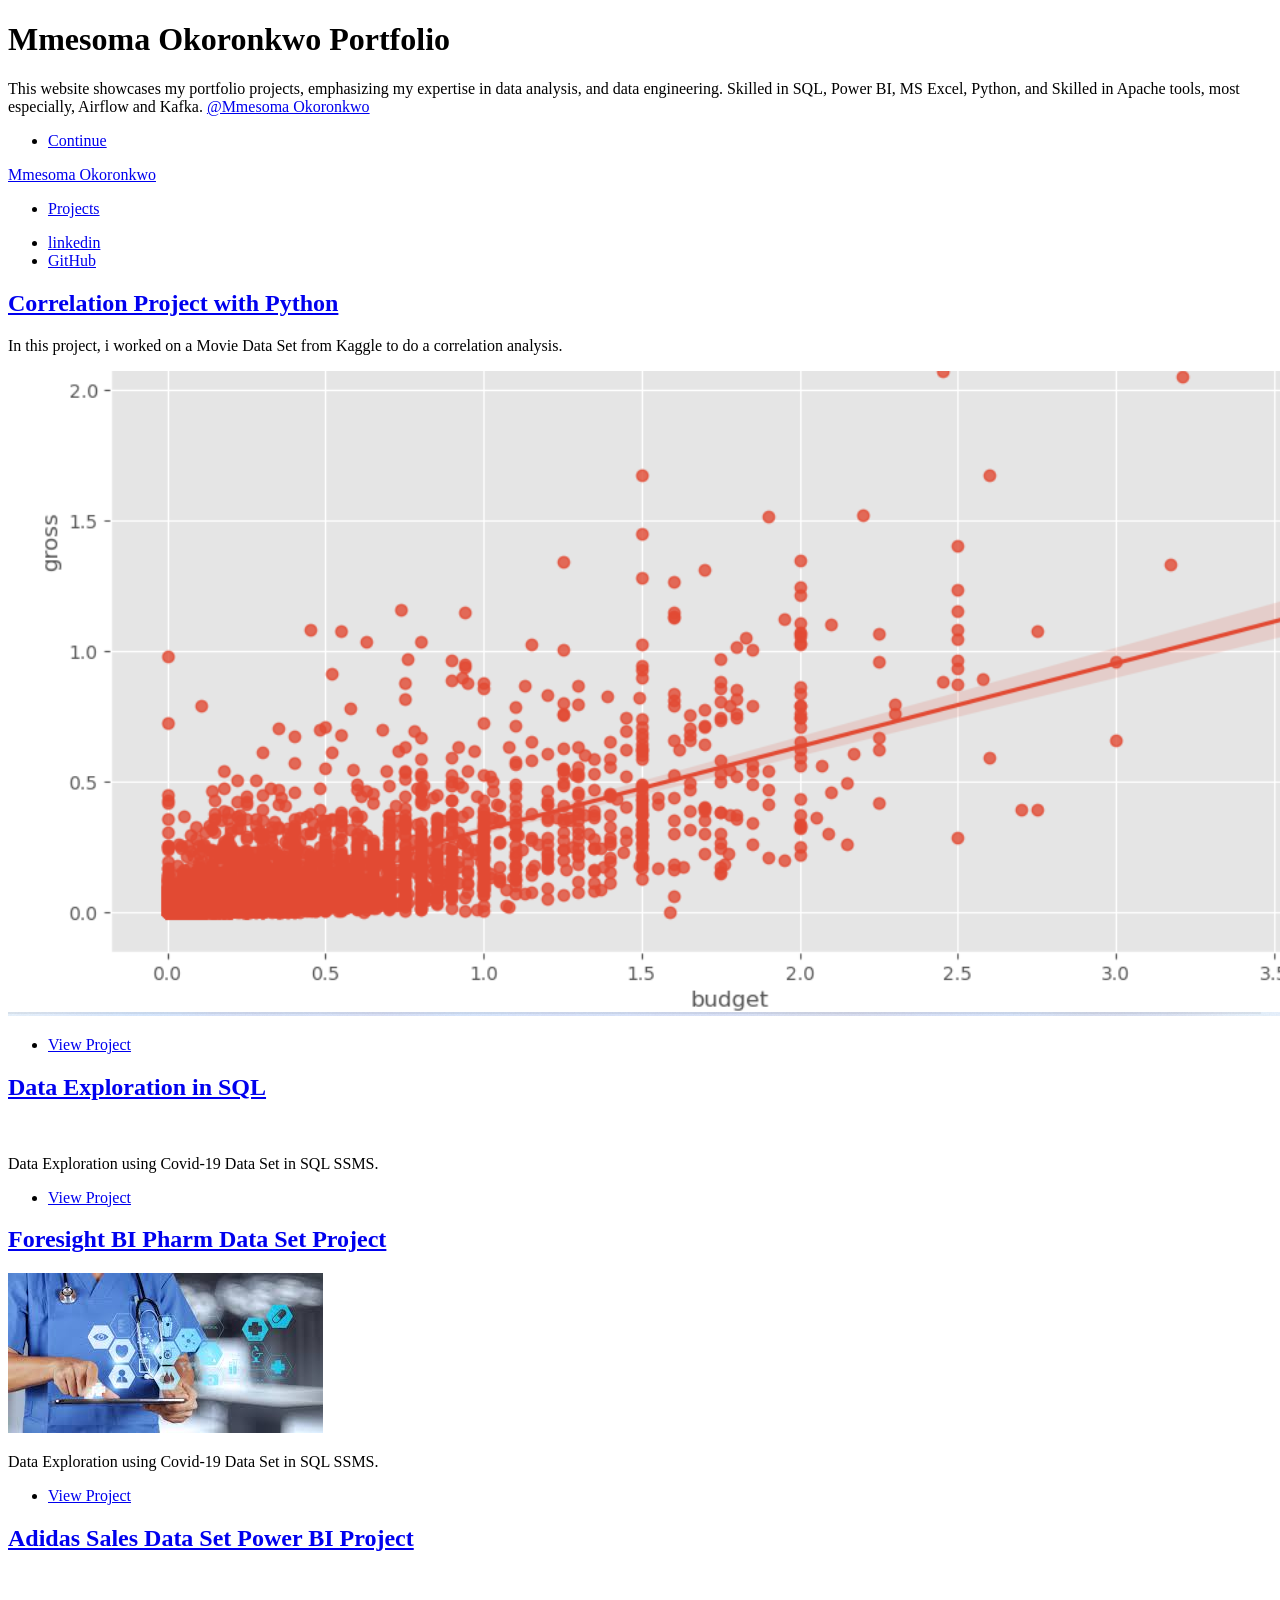
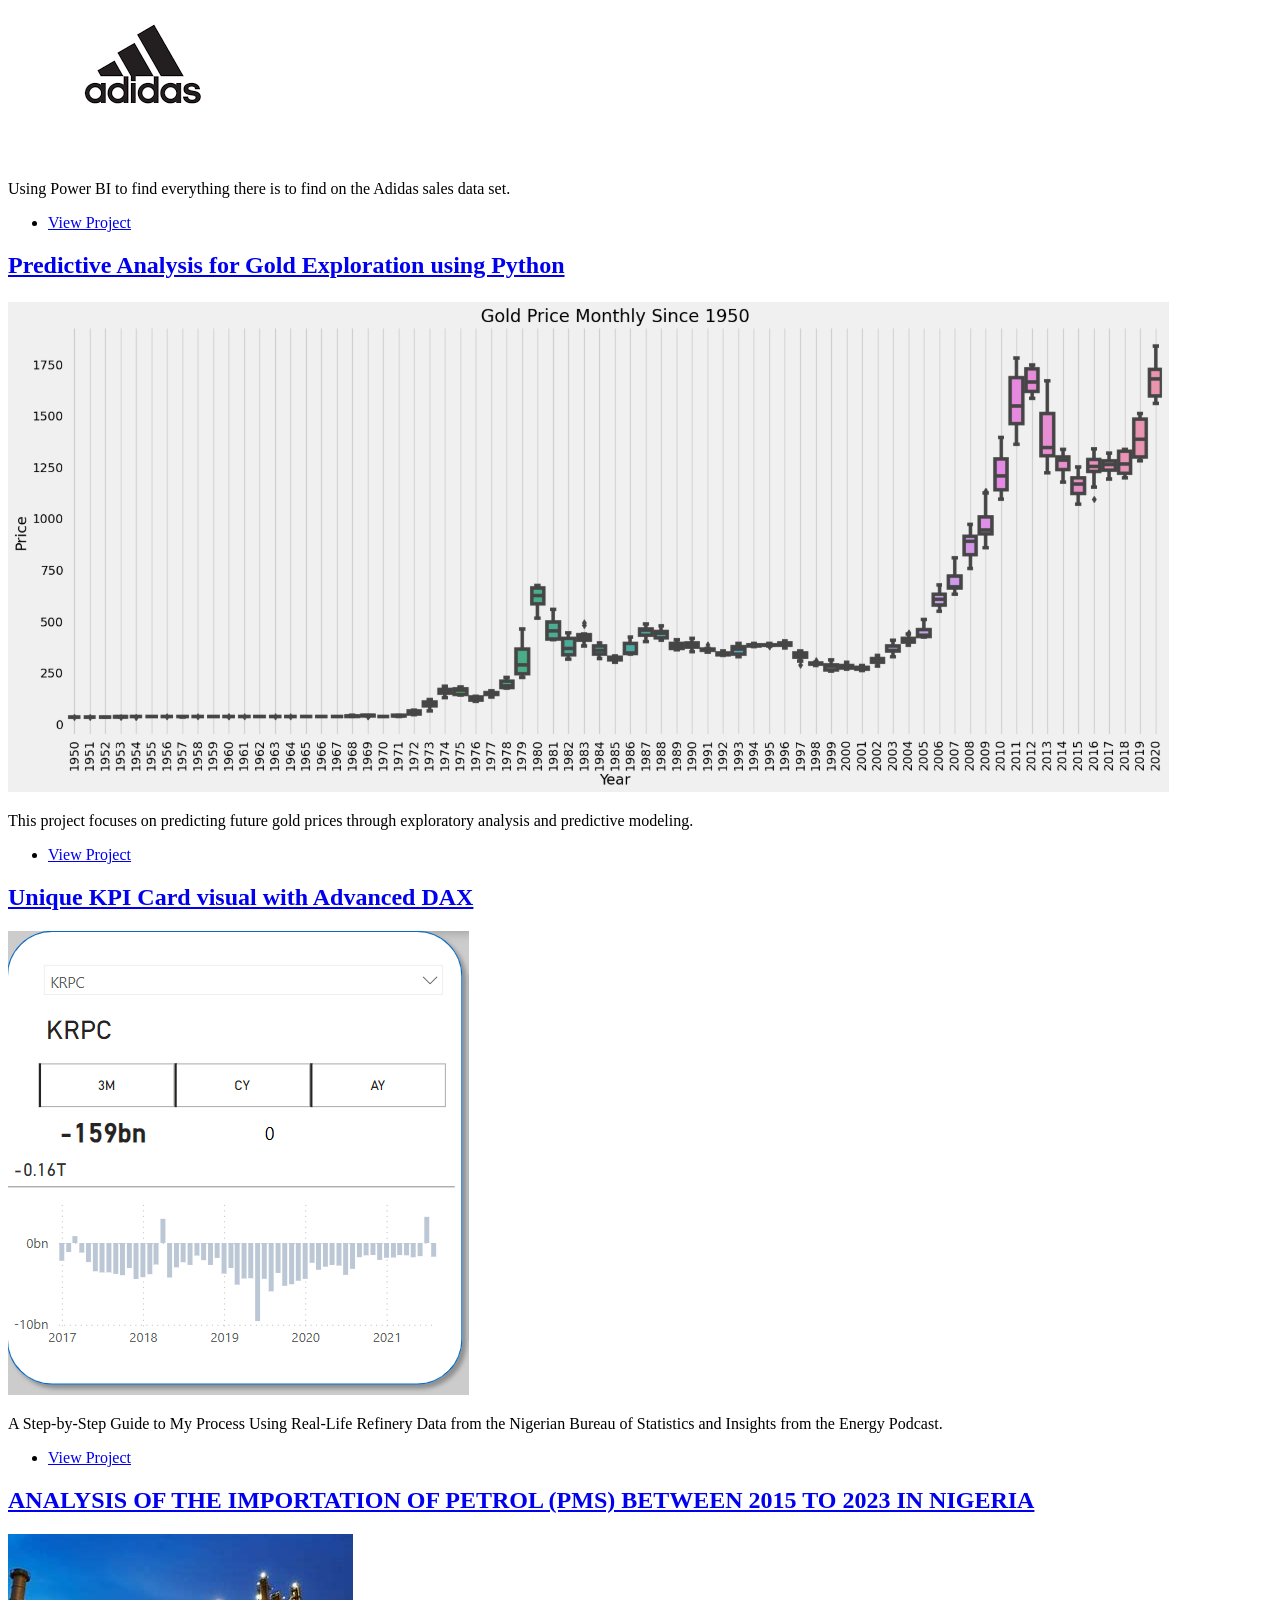
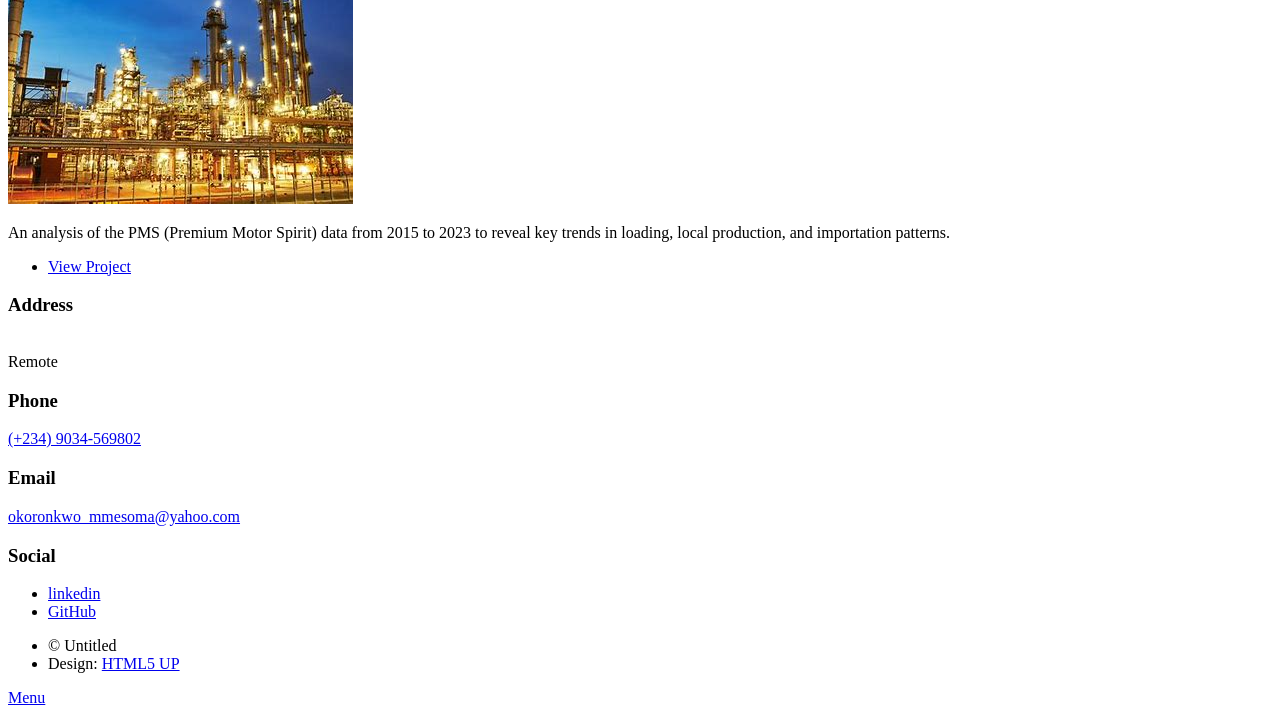
==== index.html @ cef9639d "Add files via upload Initial Commit" ====
<!DOCTYPE HTML>
<!--
	Massively by HTML5 UP
	html5up.net | @ajlkn
	Free for personal and commercial use under the CCA 3.0 license (html5up.net/license)
-->
<html>
	<head>
		<title>Mmesoma Okoronkwo Portfolio</title>
		<meta charset="utf-8" />
		<meta name="viewport" content="width=device-width, initial-scale=1, user-scalable=no" />
		<link rel="stylesheet" href="assets/css/main.css" />
		<noscript><link rel="stylesheet" href="assets/css/noscript.css" /></noscript>
	</head>
	<body class="is-preload">

		<!-- Wrapper -->
			<div id="wrapper" class="fade-in">

				<!-- Intro -->
					<div id="intro">
						<h1>Mmesoma Okoronkwo Portfolio<br />
						</h1>
						<p>This website showcases my portfolio projects, emphasizing my expertise in data analysis, and data engineering. Skilled in SQL, Power BI, MS Excel, Python, and Skilled in Apache tools, most especially, Airflow and Kafka. <a href="https://www.linkedin.com/in/mmesoma-okoronkwo-0988b9103/">@Mmesoma Okoronkwo</a>
						</p>
						<ul class="actions">
							<li><a href="#header" class="button icon solid solo fa-arrow-down scrolly">Continue</a></li>
						</ul>
					</div>

				<!-- Header -->
					<header id="header">
						<a href="index.html" class="logo">Mmesoma Okoronkwo</a>
					</header>

				<!-- Nav -->
					<nav id="nav">
						<ul class="links">
							<li class="active"><a href="index.html">Projects</a></li>
							
						</ul>
						<ul class="icons">
							<li><a href="https://www.linkedin.com/in/mmesoma-okoronkwo-0988b9103/" class="icon brands alt fa-linkedin"><span class="label">linkedin</span></a></li>
							<li><a href="https://github.com/mmesomakelvin" class="icon brands alt fa-github"><span class="label">GitHub</span></a></li>
						</ul>
					</nav>

				<!-- Main -->
					<div id="main">

						<!-- Featured Post -->
							<article class="post featured">
								<header class="major">
									
									<h2><a href="https://github.com/mmesomakelvin/Python-Projects/blob/main/MOVIES%20PYTHON%20PROJECT%20FROM%20KAGGLE.ipynb">Correlation Project with Python<br />
									</a></h2>
									<p>In this project, i worked on a Movie Data Set from Kaggle to do a correlation analysis.</p>
								</header>
								<a href="https://github.com/mmesomakelvin/Python-Projects/blob/main/MOVIES%20PYTHON%20PROJECT%20FROM%20KAGGLE.ipynb" class="image main"><img src="images/Correlation.PNG" alt="" /></a>
								<ul class="actions special">
									<li><a href="https://github.com/mmesomakelvin/Python-Projects/blob/main/MOVIES%20PYTHON%20PROJECT%20FROM%20KAGGLE.ipynb" class="button large">View Project</a></li>
								</ul>
							</article>

						<!-- Posts -->
							<section class="posts">
								<article>
									<header>
										
										<h2><a href="https://github.com/mmesomakelvin/Mmesoma.data/blob/main/MMESOMA%20SQL%20PORTFOLIO%20ONE.sql">Data Exploration in SQL<br />
										</a></h2>
									</header>
									<a href="https://github.com/mmesomakelvin/Mmesoma.data/blob/main/MMESOMA%20SQL%20PORTFOLIO%20ONE.sql" class="image fit"><img src="images/3d-medical-background-with-close-up-fictional-virus-cells.jpg" alt="" /></a>
									<p>Data Exploration using Covid-19 Data Set in SQL SSMS.</p>
									<ul class="actions special">
										<li><a href="https://github.com/mmesomakelvin/Mmesoma.data/blob/main/MMESOMA%20SQL%20PORTFOLIO%20ONE.sql" class="button">View Project</a></li>
									</ul>
								</article>
								<article>
									<header>
										<h2><a href="https://medium.com/@mmesomakelvin/foresight-bi-pharm-data-set-project-aed1ffea4334">Foresight BI Pharm Data Set Project<br />
										</a></h2>
									</header>
									<a href="https://medium.com/@mmesomakelvin/foresight-bi-pharm-data-set-project-aed1ffea4334" class="image fit"><img src="images/download (3).jpeg" alt="" /></a>
									<p>Data Exploration using Covid-19 Data Set in SQL SSMS.</p>
									<ul class="actions special">
										<li><a href="https://medium.com/@mmesomakelvin/foresight-bi-pharm-data-set-project-aed1ffea4334" class="button">View Project</a></li>
									</ul>
								</article>
								<article>
									<header>
										
										<h2><a href="https://medium.com/@mmesomakelvin/power-bi-project-everything-i-could-find-in-the-adidas-sales-dataset-c3e09cd47e98">Adidas Sales Data Set Power BI Project<br />
										</a></h2>
									</header>
									<a href="https://medium.com/@mmesomakelvin/power-bi-project-everything-i-could-find-in-the-adidas-sales-dataset-c3e09cd47e98" class="image fit"><img src="images/download (3).png" alt="" /></a>
									<p>Using Power BI to find everything there is to find on the Adidas sales data set.</p>
									<ul class="actions special">
										<li><a href="https://medium.com/@mmesomakelvin/power-bi-project-everything-i-could-find-in-the-adidas-sales-dataset-c3e09cd47e98" class="button">View Project</a></li>
									</ul>
								</article>
								<article>
									<header>
										
										<h2><a href="https://github.com/mmesomakelvin/Python-Projects/blob/main/Gold%20exploratory%20analysis%20.ipynb">Predictive Analysis for Gold Exploration using Python<br />
										</a></h2>
									</header>
									<a href="https://github.com/mmesomakelvin/Python-Projects/blob/main/Gold%20exploratory%20analysis%20.ipynb" class="image fit"><img src="images/Gold exploration.PNG" alt="" /></a>
									<p>This project focuses on predicting future gold prices through exploratory analysis and predictive modeling.</p>
									<ul class="actions special">
										<li><a href="https://github.com/mmesomakelvin/Python-Projects/blob/main/Gold%20exploratory%20analysis%20.ipynb" class="button">View Project</a></li>
									</ul>
								</article>
								<article>
									<header>
										
										<h2><a href="https://medium.com/@mmesomakelvin/using-a-unique-kpi-card-to-tell-a-story-77d1e28bb9f6">Unique KPI Card visual with Advanced DAX<br />
										</a></h2>
									</header>
									<a href="https://medium.com/@mmesomakelvin/using-a-unique-kpi-card-to-tell-a-story-77d1e28bb9f6" class="image fit"><img src="images/kpi.PNG" alt="" /></a>
									<p>A Step-by-Step Guide to My Process Using Real-Life Refinery Data from the Nigerian Bureau of Statistics and Insights from the Energy Podcast.</p>
									<ul class="actions special">
										<li><a href="https://medium.com/@mmesomakelvin/using-a-unique-kpi-card-to-tell-a-story-77d1e28bb9f6" class="button">View Project</a></li>
									</ul>
								</article>
								<article>
									<header>
										
										<h2><a href="https://app.powerbi.com/view?r=eyJrIjoiODM4NWMwOGQtZDg0Yy00YjVjLWJiN2YtOTQ0NTVjODc2Y2U0IiwidCI6IjlkMGIzOTA0LTA1NTMtNGMyNy1iYTRjLTZhN2M2MjViOTk3YiJ9">ANALYSIS OF THE IMPORTATION OF PETROL (PMS) BETWEEN 2015 TO 2023 IN NIGERIA<br />
										</a></h2>
									</header>
									<a href="https://app.powerbi.com/view?r=eyJrIjoiODM4NWMwOGQtZDg0Yy00YjVjLWJiN2YtOTQ0NTVjODc2Y2U0IiwidCI6IjlkMGIzOTA0LTA1NTMtNGMyNy1iYTRjLTZhN2M2MjViOTk3YiJ9" class="image fit"><img src="images/download.jpeg" alt="" /></a>
									<p>An analysis of the PMS (Premium Motor Spirit) data from 2015 to 2023 to reveal key trends in loading, local production, and importation patterns.</p>
									<ul class="actions special">
										<li><a href="https://app.powerbi.com/view?r=eyJrIjoiODM4NWMwOGQtZDg0Yy00YjVjLWJiN2YtOTQ0NTVjODc2Y2U0IiwidCI6IjlkMGIzOTA0LTA1NTMtNGMyNy1iYTRjLTZhN2M2MjViOTk3YiJ9" class="button">View Project</a></li>
									</ul>
								</article>


						<section class="split contact">
							<section class="alt">
								<h3>Address</h3>
								<p><br />
								Remote</p>
							</section>
							<section>
								<h3>Phone</h3>
								<p><a href="#">(+234) 9034-569802</a></p>
							</section>
							<section>
								<h3>Email</h3>
								<p><a href="#">okoronkwo_mmesoma@yahoo.com</a></p>
							</section>
							<section>
								<h3>Social</h3>
								<ul class="icons alt">
						
									<li><a href="https://www.linkedin.com/in/mmesoma-okoronkwo-0988b9103/" class="icon brands alt fa-linkedin"><span class="label">linkedin</span></a></li>
									<li><a href="https://github.com/mmesomakelvin" class="icon brands alt fa-github"><span class="label">GitHub</span></a></li>
								</ul>
							</section>
						</section>
					</footer>

				<!-- Copyright -->
					<div id="copyright">
						<ul><li>&copy; Untitled</li><li>Design: <a href="https://html5up.net">HTML5 UP</a></li></ul>
					</div>

			</div>

		<!-- Scripts -->
			<script src="assets/js/jquery.min.js"></script>
			<script src="assets/js/jquery.scrollex.min.js"></script>
			<script src="assets/js/jquery.scrolly.min.js"></script>
			<script src="assets/js/browser.min.js"></script>
			<script src="assets/js/breakpoints.min.js"></script>
			<script src="assets/js/util.js"></script>
			<script src="assets/js/main.js"></script>

	</body>
</html>
---- assets/css/main.css ----
@import url(fontawesome-all.min.css);
@import url("https://fonts.googleapis.com/css?family=Merriweather:300,700,300italic,700italic|Source+Sans+Pro:900");

/*
	Massively by HTML5 UP
	html5up.net | @ajlkn
	Free for personal and commercial use under the CCA 3.0 license (html5up.net/license)
*/

html, body, div, span, applet, object,
iframe, h1, h2, h3, h4, h5, h6, p, blockquote,
pre, a, abbr, acronym, address, big, cite,
code, del, dfn, em, img, ins, kbd, q, s, samp,
small, strike, strong, sub, sup, tt, var, b,
u, i, center, dl, dt, dd, ol, ul, li, fieldset,
form, label, legend, table, caption, tbody,
tfoot, thead, tr, th, td, article, aside,
canvas, details, embed, figure, figcaption,
footer, header, hgroup, menu, nav, output, ruby,
section, summary, time, mark, audio, video {
	margin: 0;
	padding: 0;
	border: 0;
	font-size: 100%;
	font: inherit;
	vertical-align: baseline;}

article, aside, details, figcaption, figure,
footer, header, hgroup, menu, nav, section {
	display: block;}

body {
	line-height: 1;
}

ol, ul {
	list-style: none;
}

blockquote, q {
	quotes: none;
}

	blockquote:before, blockquote:after, q:before, q:after {
		content: '';
		content: none;
	}

table {
	border-collapse: collapse;
	border-spacing: 0;
}

body {
	-webkit-text-size-adjust: none;
}

mark {
	background-color: transparent;
	color: inherit;
}

input::-moz-focus-inner {
	border: 0;
	padding: 0;
}

input, select, textarea {
	-moz-appearance: none;
	-webkit-appearance: none;
	-ms-appearance: none;
	appearance: none;
}

/* Basic */

	@-ms-viewport {
		width: device-width;
	}

	body {
		-ms-overflow-style: scrollbar;
	}

	@media screen and (max-width: 480px) {

		html, body {
			min-width: 320px;
		}

	}

	html {
		box-sizing: border-box;
	}

	*, *:before, *:after {
		box-sizing: inherit;
	}

	body {
		background-color: #1e252d;
	}

		body.is-preload *, body.is-preload *:before, body.is-preload *:after {
			-moz-animation: none !important;
			-webkit-animation: none !important;
			-ms-animation: none !important;
			animation: none !important;
			-moz-transition: none !important;
			-webkit-transition: none !important;
			-ms-transition: none !important;
			transition: none !important;
		}

/* Type */

	html {
		font-size: 16pt;
	}

		@media screen and (max-width: 1680px) {

			html {
				font-size: 12pt;
			}

		}

		@media screen and (max-width: 1280px) {

			html {
				font-size: 11pt;
			}

		}

		@media screen and (max-width: 360px) {

			html {
				font-size: 10pt;
			}

		}

	body {
		color: #212931;
	}

	body, input, select, textarea {
		font-family: "Merriweather", Georgia, serif;
		font-weight: 300;
		font-size: 1rem;
		line-height: 2.375;
	}

	a {
		-moz-transition: color 0.2s ease-in-out, background-color 0.2s ease-in-out, border-color 0.2s ease-in-out, box-shadow 0.2s ease-in-out;
		-webkit-transition: color 0.2s ease-in-out, background-color 0.2s ease-in-out, border-color 0.2s ease-in-out, box-shadow 0.2s ease-in-out;
		-ms-transition: color 0.2s ease-in-out, background-color 0.2s ease-in-out, border-color 0.2s ease-in-out, box-shadow 0.2s ease-in-out;
		transition: color 0.2s ease-in-out, background-color 0.2s ease-in-out, border-color 0.2s ease-in-out, box-shadow 0.2s ease-in-out;
		border-bottom: dotted 1px;
		text-decoration: none;
	}

		a:hover {
			border-bottom-color: transparent;
		}

	strong, b {
		font-weight: 600;
	}

	em, i {
		font-style: italic;
	}

	p {
		text-align: justify;
		margin: 0 0 2rem 0;
	}

	h1, h2, h3, h4, h5, h6 {
		font-family: "Source Sans Pro", Helvetica, sans-serif;
		font-weight: 900;
		line-height: 1.5;
		letter-spacing: 0.075em;
		text-transform: uppercase;
		margin: 0 0 1rem 0;
	}

		h1 a, h2 a, h3 a, h4 a, h5 a, h6 a {
			border-bottom: 0;
			color: inherit;
			text-decoration: none;
		}

	h1 {
		font-size: 4rem;
		line-height: 1.1;
		margin: 0 0 2rem 0;
	}

	h2 {
		font-size: 1.75rem;
		line-height: 1.3;
		margin: 0 0 1.5rem 0;
	}

	h3 {
		font-size: 1.25rem;
		margin: 0 0 1.5rem 0;
	}

	h4 {
		font-size: 1rem;
	}

	h5 {
		font-size: 0.9rem;
	}

	h6 {
		font-size: 0.8rem;
	}

	sub {
		font-size: 0.8rem;
		position: relative;
		top: 0.5rem;
	}

	sup {
		font-size: 0.8rem;
		position: relative;
		top: -0.5rem;
	}

	blockquote {
		border-left: solid 4px;
		font-style: italic;
		margin: 0 0 2rem 0;
		padding: 0.5rem 0 0.5rem 2rem;
	}

	code {
		border: solid 2px;
		font-family: "Courier New", monospace;
		font-size: 0.9rem;
		margin: 0 0.25rem;
		padding: 0.25rem 0.65rem;
	}

	pre {
		-webkit-overflow-scrolling: touch;
		font-family: "Courier New", monospace;
		font-size: 0.9rem;
		margin: 0 0 2rem 0;
	}

		pre code {
			display: block;
			line-height: 1.75;
			padding: 1rem 1.5rem;
			overflow-x: auto;
		}

	hr {
		border: 0;
		border-bottom: solid 2px;
		margin: 3rem 0;
	}

		hr.major {
			margin: 5rem 0;
		}

	.align-left {
		text-align: left;
	}

	.align-center {
		text-align: center;
	}

	.align-right {
		text-align: right;
	}

	input, select, textarea {
		color: #212931;
	}

	a {
		color: #212931;
		border-bottom-color: rgba(33, 41, 49, 0.5);
	}

		a:hover {
			border-bottom-color: transparent;
			color: #18bfef !important;
		}

	strong, b {
		color: #212931;
	}

	h1, h2, h3, h4, h5, h6 {
		color: #212931;
	}

	blockquote {
		border-left-color: #eeeeee;
	}

	code {
		background: rgba(220, 220, 220, 0.25);
		border-color: #eeeeee;
	}

	hr {
		border-bottom-color: #eeeeee;
	}

/* Row */

	.row {
		display: flex;
		flex-wrap: wrap;
		box-sizing: border-box;
		align-items: stretch;
	}

		.row > * {
			box-sizing: border-box;
		}

		.row.gtr-uniform > * > :last-child {
			margin-bottom: 0;
		}

		.row.aln-left {
			justify-content: flex-start;
		}

		.row.aln-center {
			justify-content: center;
		}

		.row.aln-right {
			justify-content: flex-end;
		}

		.row.aln-top {
			align-items: flex-start;
		}

		.row.aln-middle {
			align-items: center;
		}

		.row.aln-bottom {
			align-items: flex-end;
		}

		.row > .imp {
			order: -1;
		}

		.row > .col-1 {
			width: 8.33333%;
		}

		.row > .off-1 {
			margin-left: 8.33333%;
		}

		.row > .col-2 {
			width: 16.66667%;
		}

		.row > .off-2 {
			margin-left: 16.66667%;
		}

		.row > .col-3 {
			width: 25%;
		}

		.row > .off-3 {
			margin-left: 25%;
		}

		.row > .col-4 {
			width: 33.33333%;
		}

		.row > .off-4 {
			margin-left: 33.33333%;
		}

		.row > .col-5 {
			width: 41.66667%;
		}

		.row > .off-5 {
			margin-left: 41.66667%;
		}

		.row > .col-6 {
			width: 50%;
		}

		.row > .off-6 {
			margin-left: 50%;
		}

		.row > .col-7 {
			width: 58.33333%;
		}

		.row > .off-7 {
			margin-left: 58.33333%;
		}

		.row > .col-8 {
			width: 66.66667%;
		}

		.row > .off-8 {
			margin-left: 66.66667%;
		}

		.row > .col-9 {
			width: 75%;
		}

		.row > .off-9 {
			margin-left: 75%;
		}

		.row > .col-10 {
			width: 83.33333%;
		}

		.row > .off-10 {
			margin-left: 83.33333%;
		}

		.row > .col-11 {
			width: 91.66667%;
		}

		.row > .off-11 {
			margin-left: 91.66667%;
		}

		.row > .col-12 {
			width: 100%;
		}

		.row > .off-12 {
			margin-left: 100%;
		}

		.row.gtr-0 {
			margin-top: 0;
			margin-left: 0rem;
		}

			.row.gtr-0 > * {
				padding: 0 0 0 0rem;
			}

			.row.gtr-0.gtr-uniform {
				margin-top: 0rem;
			}

				.row.gtr-0.gtr-uniform > * {
					padding-top: 0rem;
				}

		.row.gtr-25 {
			margin-top: 0;
			margin-left: -0.375rem;
		}

			.row.gtr-25 > * {
				padding: 0 0 0 0.375rem;
			}

			.row.gtr-25.gtr-uniform {
				margin-top: -0.375rem;
			}

				.row.gtr-25.gtr-uniform > * {
					padding-top: 0.375rem;
				}

		.row.gtr-50 {
			margin-top: 0;
			margin-left: -0.75rem;
		}

			.row.gtr-50 > * {
				padding: 0 0 0 0.75rem;
			}

			.row.gtr-50.gtr-uniform {
				margin-top: -0.75rem;
			}

				.row.gtr-50.gtr-uniform > * {
					padding-top: 0.75rem;
				}

		.row {
			margin-top: 0;
			margin-left: -1.5rem;
		}

			.row > * {
				padding: 0 0 0 1.5rem;
			}

			.row.gtr-uniform {
				margin-top: -1.5rem;
			}

				.row.gtr-uniform > * {
					padding-top: 1.5rem;
				}

		.row.gtr-150 {
			margin-top: 0;
			margin-left: -2.25rem;
		}

			.row.gtr-150 > * {
				padding: 0 0 0 2.25rem;
			}

			.row.gtr-150.gtr-uniform {
				margin-top: -2.25rem;
			}

				.row.gtr-150.gtr-uniform > * {
					padding-top: 2.25rem;
				}

		.row.gtr-200 {
			margin-top: 0;
			margin-left: -3rem;
		}

			.row.gtr-200 > * {
				padding: 0 0 0 3rem;
			}

			.row.gtr-200.gtr-uniform {
				margin-top: -3rem;
			}

				.row.gtr-200.gtr-uniform > * {
					padding-top: 3rem;
				}

		@media screen and (max-width: 1680px) {

			.row {
				display: flex;
				flex-wrap: wrap;
				box-sizing: border-box;
				align-items: stretch;
			}

				.row > * {
					box-sizing: border-box;
				}

				.row.gtr-uniform > * > :last-child {
					margin-bottom: 0;
				}

				.row.aln-left {
					justify-content: flex-start;
				}

				.row.aln-center {
					justify-content: center;
				}

				.row.aln-right {
					justify-content: flex-end;
				}

				.row.aln-top {
					align-items: flex-start;
				}

				.row.aln-middle {
					align-items: center;
				}

				.row.aln-bottom {
					align-items: flex-end;
				}

				.row > .imp-xlarge {
					order: -1;
				}

				.row > .col-1-xlarge {
					width: 8.33333%;
				}

				.row > .off-1-xlarge {
					margin-left: 8.33333%;
				}

				.row > .col-2-xlarge {
					width: 16.66667%;
				}

				.row > .off-2-xlarge {
					margin-left: 16.66667%;
				}

				.row > .col-3-xlarge {
					width: 25%;
				}

				.row > .off-3-xlarge {
					margin-left: 25%;
				}

				.row > .col-4-xlarge {
					width: 33.33333%;
				}

				.row > .off-4-xlarge {
					margin-left: 33.33333%;
				}

				.row > .col-5-xlarge {
					width: 41.66667%;
				}

				.row > .off-5-xlarge {
					margin-left: 41.66667%;
				}

				.row > .col-6-xlarge {
					width: 50%;
				}

				.row > .off-6-xlarge {
					margin-left: 50%;
				}

				.row > .col-7-xlarge {
					width: 58.33333%;
				}

				.row > .off-7-xlarge {
					margin-left: 58.33333%;
				}

				.row > .col-8-xlarge {
					width: 66.66667%;
				}

				.row > .off-8-xlarge {
					margin-left: 66.66667%;
				}

				.row > .col-9-xlarge {
					width: 75%;
				}

				.row > .off-9-xlarge {
					margin-left: 75%;
				}

				.row > .col-10-xlarge {
					width: 83.33333%;
				}

				.row > .off-10-xlarge {
					margin-left: 83.33333%;
				}

				.row > .col-11-xlarge {
					width: 91.66667%;
				}

				.row > .off-11-xlarge {
					margin-left: 91.66667%;
				}

				.row > .col-12-xlarge {
					width: 100%;
				}

				.row > .off-12-xlarge {
					margin-left: 100%;
				}

				.row.gtr-0 {
					margin-top: 0;
					margin-left: 0rem;
				}

					.row.gtr-0 > * {
						padding: 0 0 0 0rem;
					}

					.row.gtr-0.gtr-uniform {
						margin-top: 0rem;
					}

						.row.gtr-0.gtr-uniform > * {
							padding-top: 0rem;
						}

				.row.gtr-25 {
					margin-top: 0;
					margin-left: -0.375rem;
				}

					.row.gtr-25 > * {
						padding: 0 0 0 0.375rem;
					}

					.row.gtr-25.gtr-uniform {
						margin-top: -0.375rem;
					}

						.row.gtr-25.gtr-uniform > * {
							padding-top: 0.375rem;
						}

				.row.gtr-50 {
					margin-top: 0;
					margin-left: -0.75rem;
				}

					.row.gtr-50 > * {
						padding: 0 0 0 0.75rem;
					}

					.row.gtr-50.gtr-uniform {
						margin-top: -0.75rem;
					}

						.row.gtr-50.gtr-uniform > * {
							padding-top: 0.75rem;
						}

				.row {
					margin-top: 0;
					margin-left: -1.5rem;
				}

					.row > * {
						padding: 0 0 0 1.5rem;
					}

					.row.gtr-uniform {
						margin-top: -1.5rem;
					}

						.row.gtr-uniform > * {
							padding-top: 1.5rem;
						}

				.row.gtr-150 {
					margin-top: 0;
					margin-left: -2.25rem;
				}

					.row.gtr-150 > * {
						padding: 0 0 0 2.25rem;
					}

					.row.gtr-150.gtr-uniform {
						margin-top: -2.25rem;
					}

						.row.gtr-150.gtr-uniform > * {
							padding-top: 2.25rem;
						}

				.row.gtr-200 {
					margin-top: 0;
					margin-left: -3rem;
				}

					.row.gtr-200 > * {
						padding: 0 0 0 3rem;
					}

					.row.gtr-200.gtr-uniform {
						margin-top: -3rem;
					}

						.row.gtr-200.gtr-uniform > * {
							padding-top: 3rem;
						}

		}

		@media screen and (max-width: 1280px) {

			.row {
				display: flex;
				flex-wrap: wrap;
				box-sizing: border-box;
				align-items: stretch;
			}

				.row > * {
					box-sizing: border-box;
				}

				.row.gtr-uniform > * > :last-child {
					margin-bottom: 0;
				}

				.row.aln-left {
					justify-content: flex-start;
				}

				.row.aln-center {
					justify-content: center;
				}

				.row.aln-right {
					justify-content: flex-end;
				}

				.row.aln-top {
					align-items: flex-start;
				}

				.row.aln-middle {
					align-items: center;
				}

				.row.aln-bottom {
					align-items: flex-end;
				}

				.row > .imp-large {
					order: -1;
				}

				.row > .col-1-large {
					width: 8.33333%;
				}

				.row > .off-1-large {
					margin-left: 8.33333%;
				}

				.row > .col-2-large {
					width: 16.66667%;
				}

				.row > .off-2-large {
					margin-left: 16.66667%;
				}

				.row > .col-3-large {
					width: 25%;
				}

				.row > .off-3-large {
					margin-left: 25%;
				}

				.row > .col-4-large {
					width: 33.33333%;
				}

				.row > .off-4-large {
					margin-left: 33.33333%;
				}

				.row > .col-5-large {
					width: 41.66667%;
				}

				.row > .off-5-large {
					margin-left: 41.66667%;
				}

				.row > .col-6-large {
					width: 50%;
				}

				.row > .off-6-large {
					margin-left: 50%;
				}

				.row > .col-7-large {
					width: 58.33333%;
				}

				.row > .off-7-large {
					margin-left: 58.33333%;
				}

				.row > .col-8-large {
					width: 66.66667%;
				}

				.row > .off-8-large {
					margin-left: 66.66667%;
				}

				.row > .col-9-large {
					width: 75%;
				}

				.row > .off-9-large {
					margin-left: 75%;
				}

				.row > .col-10-large {
					width: 83.33333%;
				}

				.row > .off-10-large {
					margin-left: 83.33333%;
				}

				.row > .col-11-large {
					width: 91.66667%;
				}

				.row > .off-11-large {
					margin-left: 91.66667%;
				}

				.row > .col-12-large {
					width: 100%;
				}

				.row > .off-12-large {
					margin-left: 100%;
				}

				.row.gtr-0 {
					margin-top: 0;
					margin-left: 0rem;
				}

					.row.gtr-0 > * {
						padding: 0 0 0 0rem;
					}

					.row.gtr-0.gtr-uniform {
						margin-top: 0rem;
					}

						.row.gtr-0.gtr-uniform > * {
							padding-top: 0rem;
						}

				.row.gtr-25 {
					margin-top: 0;
					margin-left: -0.375rem;
				}

					.row.gtr-25 > * {
						padding: 0 0 0 0.375rem;
					}

					.row.gtr-25.gtr-uniform {
						margin-top: -0.375rem;
					}

						.row.gtr-25.gtr-uniform > * {
							padding-top: 0.375rem;
						}

				.row.gtr-50 {
					margin-top: 0;
					margin-left: -0.75rem;
				}

					.row.gtr-50 > * {
						padding: 0 0 0 0.75rem;
					}

					.row.gtr-50.gtr-uniform {
						margin-top: -0.75rem;
					}

						.row.gtr-50.gtr-uniform > * {
							padding-top: 0.75rem;
						}

				.row {
					margin-top: 0;
					margin-left: -1.5rem;
				}

					.row > * {
						padding: 0 0 0 1.5rem;
					}

					.row.gtr-uniform {
						margin-top: -1.5rem;
					}

						.row.gtr-uniform > * {
							padding-top: 1.5rem;
						}

				.row.gtr-150 {
					margin-top: 0;
					margin-left: -2.25rem;
				}

					.row.gtr-150 > * {
						padding: 0 0 0 2.25rem;
					}

					.row.gtr-150.gtr-uniform {
						margin-top: -2.25rem;
					}

						.row.gtr-150.gtr-uniform > * {
							padding-top: 2.25rem;
						}

				.row.gtr-200 {
					margin-top: 0;
					margin-left: -3rem;
				}

					.row.gtr-200 > * {
						padding: 0 0 0 3rem;
					}

					.row.gtr-200.gtr-uniform {
						margin-top: -3rem;
					}

						.row.gtr-200.gtr-uniform > * {
							padding-top: 3rem;
						}

		}

		@media screen and (max-width: 980px) {

			.row {
				display: flex;
				flex-wrap: wrap;
				box-sizing: border-box;
				align-items: stretch;
			}

				.row > * {
					box-sizing: border-box;
				}

				.row.gtr-uniform > * > :last-child {
					margin-bottom: 0;
				}

				.row.aln-left {
					justify-content: flex-start;
				}

				.row.aln-center {
					justify-content: center;
				}

				.row.aln-right {
					justify-content: flex-end;
				}

				.row.aln-top {
					align-items: flex-start;
				}

				.row.aln-middle {
					align-items: center;
				}

				.row.aln-bottom {
					align-items: flex-end;
				}

				.row > .imp-medium {
					order: -1;
				}

				.row > .col-1-medium {
					width: 8.33333%;
				}

				.row > .off-1-medium {
					margin-left: 8.33333%;
				}

				.row > .col-2-medium {
					width: 16.66667%;
				}

				.row > .off-2-medium {
					margin-left: 16.66667%;
				}

				.row > .col-3-medium {
					width: 25%;
				}

				.row > .off-3-medium {
					margin-left: 25%;
				}

				.row > .col-4-medium {
					width: 33.33333%;
				}

				.row > .off-4-medium {
					margin-left: 33.33333%;
				}

				.row > .col-5-medium {
					width: 41.66667%;
				}

				.row > .off-5-medium {
					margin-left: 41.66667%;
				}

				.row > .col-6-medium {
					width: 50%;
				}

				.row > .off-6-medium {
					margin-left: 50%;
				}

				.row > .col-7-medium {
					width: 58.33333%;
				}

				.row > .off-7-medium {
					margin-left: 58.33333%;
				}

				.row > .col-8-medium {
					width: 66.66667%;
				}

				.row > .off-8-medium {
					margin-left: 66.66667%;
				}

				.row > .col-9-medium {
					width: 75%;
				}

				.row > .off-9-medium {
					margin-left: 75%;
				}

				.row > .col-10-medium {
					width: 83.33333%;
				}

				.row > .off-10-medium {
					margin-left: 83.33333%;
				}

				.row > .col-11-medium {
					width: 91.66667%;
				}

				.row > .off-11-medium {
					margin-left: 91.66667%;
				}

				.row > .col-12-medium {
					width: 100%;
				}

				.row > .off-12-medium {
					margin-left: 100%;
				}

				.row.gtr-0 {
					margin-top: 0;
					margin-left: 0rem;
				}

					.row.gtr-0 > * {
						padding: 0 0 0 0rem;
					}

					.row.gtr-0.gtr-uniform {
						margin-top: 0rem;
					}

						.row.gtr-0.gtr-uniform > * {
							padding-top: 0rem;
						}

				.row.gtr-25 {
					margin-top: 0;
					margin-left: -0.375rem;
				}

					.row.gtr-25 > * {
						padding: 0 0 0 0.375rem;
					}

					.row.gtr-25.gtr-uniform {
						margin-top: -0.375rem;
					}

						.row.gtr-25.gtr-uniform > * {
							padding-top: 0.375rem;
						}

				.row.gtr-50 {
					margin-top: 0;
					margin-left: -0.75rem;
				}

					.row.gtr-50 > * {
						padding: 0 0 0 0.75rem;
					}

					.row.gtr-50.gtr-uniform {
						margin-top: -0.75rem;
					}

						.row.gtr-50.gtr-uniform > * {
							padding-top: 0.75rem;
						}

				.row {
					margin-top: 0;
					margin-left: -1.5rem;
				}

					.row > * {
						padding: 0 0 0 1.5rem;
					}

					.row.gtr-uniform {
						margin-top: -1.5rem;
					}

						.row.gtr-uniform > * {
							padding-top: 1.5rem;
						}

				.row.gtr-150 {
					margin-top: 0;
					margin-left: -2.25rem;
				}

					.row.gtr-150 > * {
						padding: 0 0 0 2.25rem;
					}

					.row.gtr-150.gtr-uniform {
						margin-top: -2.25rem;
					}

						.row.gtr-150.gtr-uniform > * {
							padding-top: 2.25rem;
						}

				.row.gtr-200 {
					margin-top: 0;
					margin-left: -3rem;
				}

					.row.gtr-200 > * {
						padding: 0 0 0 3rem;
					}

					.row.gtr-200.gtr-uniform {
						margin-top: -3rem;
					}

						.row.gtr-200.gtr-uniform > * {
							padding-top: 3rem;
						}

		}

		@media screen and (max-width: 736px) {

			.row {
				display: flex;
				flex-wrap: wrap;
				box-sizing: border-box;
				align-items: stretch;
			}

				.row > * {
					box-sizing: border-box;
				}

				.row.gtr-uniform > * > :last-child {
					margin-bottom: 0;
				}

				.row.aln-left {
					justify-content: flex-start;
				}

				.row.aln-center {
					justify-content: center;
				}

				.row.aln-right {
					justify-content: flex-end;
				}

				.row.aln-top {
					align-items: flex-start;
				}

				.row.aln-middle {
					align-items: center;
				}

				.row.aln-bottom {
					align-items: flex-end;
				}

				.row > .imp-small {
					order: -1;
				}

				.row > .col-1-small {
					width: 8.33333%;
				}

				.row > .off-1-small {
					margin-left: 8.33333%;
				}

				.row > .col-2-small {
					width: 16.66667%;
				}

				.row > .off-2-small {
					margin-left: 16.66667%;
				}

				.row > .col-3-small {
					width: 25%;
				}

				.row > .off-3-small {
					margin-left: 25%;
				}

				.row > .col-4-small {
					width: 33.33333%;
				}

				.row > .off-4-small {
					margin-left: 33.33333%;
				}

				.row > .col-5-small {
					width: 41.66667%;
				}

				.row > .off-5-small {
					margin-left: 41.66667%;
				}

				.row > .col-6-small {
					width: 50%;
				}

				.row > .off-6-small {
					margin-left: 50%;
				}

				.row > .col-7-small {
					width: 58.33333%;
				}

				.row > .off-7-small {
					margin-left: 58.33333%;
				}

				.row > .col-8-small {
					width: 66.66667%;
				}

				.row > .off-8-small {
					margin-left: 66.66667%;
				}

				.row > .col-9-small {
					width: 75%;
				}

				.row > .off-9-small {
					margin-left: 75%;
				}

				.row > .col-10-small {
					width: 83.33333%;
				}

				.row > .off-10-small {
					margin-left: 83.33333%;
				}

				.row > .col-11-small {
					width: 91.66667%;
				}

				.row > .off-11-small {
					margin-left: 91.66667%;
				}

				.row > .col-12-small {
					width: 100%;
				}

				.row > .off-12-small {
					margin-left: 100%;
				}

				.row.gtr-0 {
					margin-top: 0;
					margin-left: 0rem;
				}

					.row.gtr-0 > * {
						padding: 0 0 0 0rem;
					}

					.row.gtr-0.gtr-uniform {
						margin-top: 0rem;
					}

						.row.gtr-0.gtr-uniform > * {
							padding-top: 0rem;
						}

				.row.gtr-25 {
					margin-top: 0;
					margin-left: -0.375rem;
				}

					.row.gtr-25 > * {
						padding: 0 0 0 0.375rem;
					}

					.row.gtr-25.gtr-uniform {
						margin-top: -0.375rem;
					}

						.row.gtr-25.gtr-uniform > * {
							padding-top: 0.375rem;
						}

				.row.gtr-50 {
					margin-top: 0;
					margin-left: -0.75rem;
				}

					.row.gtr-50 > * {
						padding: 0 0 0 0.75rem;
					}

					.row.gtr-50.gtr-uniform {
						margin-top: -0.75rem;
					}

						.row.gtr-50.gtr-uniform > * {
							padding-top: 0.75rem;
						}

				.row {
					margin-top: 0;
					margin-left: -1.5rem;
				}

					.row > * {
						padding: 0 0 0 1.5rem;
					}

					.row.gtr-uniform {
						margin-top: -1.5rem;
					}

						.row.gtr-uniform > * {
							padding-top: 1.5rem;
						}

				.row.gtr-150 {
					margin-top: 0;
					margin-left: -2.25rem;
				}

					.row.gtr-150 > * {
						padding: 0 0 0 2.25rem;
					}

					.row.gtr-150.gtr-uniform {
						margin-top: -2.25rem;
					}

						.row.gtr-150.gtr-uniform > * {
							padding-top: 2.25rem;
						}

				.row.gtr-200 {
					margin-top: 0;
					margin-left: -3rem;
				}

					.row.gtr-200 > * {
						padding: 0 0 0 3rem;
					}

					.row.gtr-200.gtr-uniform {
						margin-top: -3rem;
					}

						.row.gtr-200.gtr-uniform > * {
							padding-top: 3rem;
						}

		}

		@media screen and (max-width: 480px) {

			.row {
				display: flex;
				flex-wrap: wrap;
				box-sizing: border-box;
				align-items: stretch;
			}

				.row > * {
					box-sizing: border-box;
				}

				.row.gtr-uniform > * > :last-child {
					margin-bottom: 0;
				}

				.row.aln-left {
					justify-content: flex-start;
				}

				.row.aln-center {
					justify-content: center;
				}

				.row.aln-right {
					justify-content: flex-end;
				}

				.row.aln-top {
					align-items: flex-start;
				}

				.row.aln-middle {
					align-items: center;
				}

				.row.aln-bottom {
					align-items: flex-end;
				}

				.row > .imp-xsmall {
					order: -1;
				}

				.row > .col-1-xsmall {
					width: 8.33333%;
				}

				.row > .off-1-xsmall {
					margin-left: 8.33333%;
				}

				.row > .col-2-xsmall {
					width: 16.66667%;
				}

				.row > .off-2-xsmall {
					margin-left: 16.66667%;
				}

				.row > .col-3-xsmall {
					width: 25%;
				}

				.row > .off-3-xsmall {
					margin-left: 25%;
				}

				.row > .col-4-xsmall {
					width: 33.33333%;
				}

				.row > .off-4-xsmall {
					margin-left: 33.33333%;
				}

				.row > .col-5-xsmall {
					width: 41.66667%;
				}

				.row > .off-5-xsmall {
					margin-left: 41.66667%;
				}

				.row > .col-6-xsmall {
					width: 50%;
				}

				.row > .off-6-xsmall {
					margin-left: 50%;
				}

				.row > .col-7-xsmall {
					width: 58.33333%;
				}

				.row > .off-7-xsmall {
					margin-left: 58.33333%;
				}

				.row > .col-8-xsmall {
					width: 66.66667%;
				}

				.row > .off-8-xsmall {
					margin-left: 66.66667%;
				}

				.row > .col-9-xsmall {
					width: 75%;
				}

				.row > .off-9-xsmall {
					margin-left: 75%;
				}

				.row > .col-10-xsmall {
					width: 83.33333%;
				}

				.row > .off-10-xsmall {
					margin-left: 83.33333%;
				}

				.row > .col-11-xsmall {
					width: 91.66667%;
				}

				.row > .off-11-xsmall {
					margin-left: 91.66667%;
				}

				.row > .col-12-xsmall {
					width: 100%;
				}

				.row > .off-12-xsmall {
					margin-left: 100%;
				}

				.row.gtr-0 {
					margin-top: 0;
					margin-left: 0rem;
				}

					.row.gtr-0 > * {
						padding: 0 0 0 0rem;
					}

					.row.gtr-0.gtr-uniform {
						margin-top: 0rem;
					}

						.row.gtr-0.gtr-uniform > * {
							padding-top: 0rem;
						}

				.row.gtr-25 {
					margin-top: 0;
					margin-left: -0.375rem;
				}

					.row.gtr-25 > * {
						padding: 0 0 0 0.375rem;
					}

					.row.gtr-25.gtr-uniform {
						margin-top: -0.375rem;
					}

						.row.gtr-25.gtr-uniform > * {
							padding-top: 0.375rem;
						}

				.row.gtr-50 {
					margin-top: 0;
					margin-left: -0.75rem;
				}

					.row.gtr-50 > * {
						padding: 0 0 0 0.75rem;
					}

					.row.gtr-50.gtr-uniform {
						margin-top: -0.75rem;
					}

						.row.gtr-50.gtr-uniform > * {
							padding-top: 0.75rem;
						}

				.row {
					margin-top: 0;
					margin-left: -1.5rem;
				}

					.row > * {
						padding: 0 0 0 1.5rem;
					}

					.row.gtr-uniform {
						margin-top: -1.5rem;
					}

						.row.gtr-uniform > * {
							padding-top: 1.5rem;
						}

				.row.gtr-150 {
					margin-top: 0;
					margin-left: -2.25rem;
				}

					.row.gtr-150 > * {
						padding: 0 0 0 2.25rem;
					}

					.row.gtr-150.gtr-uniform {
						margin-top: -2.25rem;
					}

						.row.gtr-150.gtr-uniform > * {
							padding-top: 2.25rem;
						}

				.row.gtr-200 {
					margin-top: 0;
					margin-left: -3rem;
				}

					.row.gtr-200 > * {
						padding: 0 0 0 3rem;
					}

					.row.gtr-200.gtr-uniform {
						margin-top: -3rem;
					}

						.row.gtr-200.gtr-uniform > * {
							padding-top: 3rem;
						}

		}

		@media screen and (max-width: 360px) {

			.row {
				display: flex;
				flex-wrap: wrap;
				box-sizing: border-box;
				align-items: stretch;
			}

				.row > * {
					box-sizing: border-box;
				}

				.row.gtr-uniform > * > :last-child {
					margin-bottom: 0;
				}

				.row.aln-left {
					justify-content: flex-start;
				}

				.row.aln-center {
					justify-content: center;
				}

				.row.aln-right {
					justify-content: flex-end;
				}

				.row.aln-top {
					align-items: flex-start;
				}

				.row.aln-middle {
					align-items: center;
				}

				.row.aln-bottom {
					align-items: flex-end;
				}

				.row > .imp-xxsmall {
					order: -1;
				}

				.row > .col-1-xxsmall {
					width: 8.33333%;
				}

				.row > .off-1-xxsmall {
					margin-left: 8.33333%;
				}

				.row > .col-2-xxsmall {
					width: 16.66667%;
				}

				.row > .off-2-xxsmall {
					margin-left: 16.66667%;
				}

				.row > .col-3-xxsmall {
					width: 25%;
				}

				.row > .off-3-xxsmall {
					margin-left: 25%;
				}

				.row > .col-4-xxsmall {
					width: 33.33333%;
				}

				.row > .off-4-xxsmall {
					margin-left: 33.33333%;
				}

				.row > .col-5-xxsmall {
					width: 41.66667%;
				}

				.row > .off-5-xxsmall {
					margin-left: 41.66667%;
				}

				.row > .col-6-xxsmall {
					width: 50%;
				}

				.row > .off-6-xxsmall {
					margin-left: 50%;
				}

				.row > .col-7-xxsmall {
					width: 58.33333%;
				}

				.row > .off-7-xxsmall {
					margin-left: 58.33333%;
				}

				.row > .col-8-xxsmall {
					width: 66.66667%;
				}

				.row > .off-8-xxsmall {
					margin-left: 66.66667%;
				}

				.row > .col-9-xxsmall {
					width: 75%;
				}

				.row > .off-9-xxsmall {
					margin-left: 75%;
				}

				.row > .col-10-xxsmall {
					width: 83.33333%;
				}

				.row > .off-10-xxsmall {
					margin-left: 83.33333%;
				}

				.row > .col-11-xxsmall {
					width: 91.66667%;
				}

				.row > .off-11-xxsmall {
					margin-left: 91.66667%;
				}

				.row > .col-12-xxsmall {
					width: 100%;
				}

				.row > .off-12-xxsmall {
					margin-left: 100%;
				}

				.row.gtr-0 {
					margin-top: 0;
					margin-left: 0rem;
				}

					.row.gtr-0 > * {
						padding: 0 0 0 0rem;
					}

					.row.gtr-0.gtr-uniform {
						margin-top: 0rem;
					}

						.row.gtr-0.gtr-uniform > * {
							padding-top: 0rem;
						}

				.row.gtr-25 {
					margin-top: 0;
					margin-left: -0.375rem;
				}

					.row.gtr-25 > * {
						padding: 0 0 0 0.375rem;
					}

					.row.gtr-25.gtr-uniform {
						margin-top: -0.375rem;
					}

						.row.gtr-25.gtr-uniform > * {
							padding-top: 0.375rem;
						}

				.row.gtr-50 {
					margin-top: 0;
					margin-left: -0.75rem;
				}

					.row.gtr-50 > * {
						padding: 0 0 0 0.75rem;
					}

					.row.gtr-50.gtr-uniform {
						margin-top: -0.75rem;
					}

						.row.gtr-50.gtr-uniform > * {
							padding-top: 0.75rem;
						}

				.row {
					margin-top: 0;
					margin-left: -1.5rem;
				}

					.row > * {
						padding: 0 0 0 1.5rem;
					}

					.row.gtr-uniform {
						margin-top: -1.5rem;
					}

						.row.gtr-uniform > * {
							padding-top: 1.5rem;
						}

				.row.gtr-150 {
					margin-top: 0;
					margin-left: -2.25rem;
				}

					.row.gtr-150 > * {
						padding: 0 0 0 2.25rem;
					}

					.row.gtr-150.gtr-uniform {
						margin-top: -2.25rem;
					}

						.row.gtr-150.gtr-uniform > * {
							padding-top: 2.25rem;
						}

				.row.gtr-200 {
					margin-top: 0;
					margin-left: -3rem;
				}

					.row.gtr-200 > * {
						padding: 0 0 0 3rem;
					}

					.row.gtr-200.gtr-uniform {
						margin-top: -3rem;
					}

						.row.gtr-200.gtr-uniform > * {
							padding-top: 3rem;
						}

		}

/* Box */

	.box {
		border: solid 2px;
		margin-bottom: 2rem;
		padding: 1.5rem;
	}

		.box > :last-child,
		.box > :last-child > :last-child,
		.box > :last-child > :last-child > :last-child {
			margin-bottom: 0;
		}

		.box.alt {
			border: 0;
			border-radius: 0;
			padding: 0;
		}

	.box {
		border-color: #eeeeee;
	}

/* Button */

	input[type="submit"],
	input[type="reset"],
	input[type="button"],
	button,
	.button {
		-moz-appearance: none;
		-webkit-appearance: none;
		-ms-appearance: none;
		appearance: none;
		-moz-transition: background-color 0.2s ease-in-out, box-shadow 0.2s ease-in-out, color 0.2s ease-in-out;
		-webkit-transition: background-color 0.2s ease-in-out, box-shadow 0.2s ease-in-out, color 0.2s ease-in-out;
		-ms-transition: background-color 0.2s ease-in-out, box-shadow 0.2s ease-in-out, color 0.2s ease-in-out;
		transition: background-color 0.2s ease-in-out, box-shadow 0.2s ease-in-out, color 0.2s ease-in-out;
		border: 0;
		border-radius: 0;
		cursor: pointer;
		display: inline-block;
		font-family: "Source Sans Pro", Helvetica, sans-serif;
		font-size: 0.8rem;
		font-weight: 900;
		letter-spacing: 0.075em;
		height: 3rem;
		line-height: 3rem;
		padding: 0 2rem;
		text-align: center;
		text-decoration: none;
		text-transform: uppercase;
		white-space: nowrap;
	}

		input[type="submit"].icon:before,
		input[type="reset"].icon:before,
		input[type="button"].icon:before,
		button.icon:before,
		.button.icon:before {
			margin-right: 0.5rem;
		}

		input[type="submit"].icon.solo,
		input[type="reset"].icon.solo,
		input[type="button"].icon.solo,
		button.icon.solo,
		.button.icon.solo {
			position: relative;
			width: 4rem;
			height: 4rem;
			line-height: 4rem;
			border-radius: 4rem;
			text-indent: 4rem;
			overflow: hidden;
			padding: 0;
			white-space: nowrap;
		}

			input[type="submit"].icon.solo:before,
			input[type="reset"].icon.solo:before,
			input[type="button"].icon.solo:before,
			button.icon.solo:before,
			.button.icon.solo:before {
				position: absolute;
				display: block;
				top: 0;
				left: 0;
				width: inherit;
				height: inherit;
				line-height: inherit;
				font-size: 1.25rem;
				margin-right: 0;
				text-align: center;
				text-indent: 0;
			}

		input[type="submit"].fit,
		input[type="reset"].fit,
		input[type="button"].fit,
		button.fit,
		.button.fit {
			width: 100%;
		}

		input[type="submit"].small,
		input[type="reset"].small,
		input[type="button"].small,
		button.small,
		.button.small {
			font-size: 0.7rem;
			height: 2.5rem;
			line-height: 2.5rem;
			padding: 0 1.5rem;
		}

		input[type="submit"].large,
		input[type="reset"].large,
		input[type="button"].large,
		button.large,
		.button.large {
			font-size: 0.9rem;
			height: 3.5rem;
			line-height: 3.5rem;
			padding: 0 2.75rem;
		}

		@media screen and (max-width: 980px) {

			input[type="submit"],
			input[type="reset"],
			input[type="button"],
			button,
			.button {
				font-size: 0.9rem;
				height: 3.25rem;
				line-height: 3.25rem;
			}

				input[type="submit"].large,
				input[type="reset"].large,
				input[type="button"].large,
				button.large,
				.button.large {
					font-size: 1rem;
					height: 3.75rem;
					line-height: 3.75rem;
				}

		}

		input[type="submit"].disabled, input[type="submit"]:disabled,
		input[type="reset"].disabled,
		input[type="reset"]:disabled,
		input[type="button"].disabled,
		input[type="button"]:disabled,
		button.disabled,
		button:disabled,
		.button.disabled,
		.button:disabled {
			pointer-events: none;
			opacity: 0.25;
		}

	input[type="submit"],
	input[type="reset"],
	input[type="button"],
	button,
	.button {
		background-color: transparent;
		box-shadow: inset 0 0 0 2px #212931;
		color: #212931 !important;
	}

		input[type="submit"]:hover,
		input[type="reset"]:hover,
		input[type="button"]:hover,
		button:hover,
		.button:hover {
			box-shadow: inset 0 0 0 2px #18bfef;
			color: #18bfef !important;
		}

		input[type="submit"].primary,
		input[type="reset"].primary,
		input[type="button"].primary,
		button.primary,
		.button.primary {
			background-color: #212931;
			box-shadow: none;
			color: #ffffff !important;
		}

			input[type="submit"].primary:hover,
			input[type="reset"].primary:hover,
			input[type="button"].primary:hover,
			button.primary:hover,
			.button.primary:hover {
				background-color: #18bfef;
			}

/* Form */

	form {
		margin: 0 0 2rem 0;
	}

		form > :last-child {
			margin-bottom: 0;
		}

		form > .fields {
			display: -moz-flex;
			display: -webkit-flex;
			display: -ms-flex;
			display: flex;
			-moz-flex-wrap: wrap;
			-webkit-flex-wrap: wrap;
			-ms-flex-wrap: wrap;
			flex-wrap: wrap;
			width: calc(100% + 3rem);
			margin: -1.5rem 0 2rem -1.5rem;
		}

			form > .fields > .field {
				-moz-flex-grow: 0;
				-webkit-flex-grow: 0;
				-ms-flex-grow: 0;
				flex-grow: 0;
				-moz-flex-shrink: 0;
				-webkit-flex-shrink: 0;
				-ms-flex-shrink: 0;
				flex-shrink: 0;
				padding: 1.5rem 0 0 1.5rem;
				width: calc(100% - 1.5rem);
			}

				form > .fields > .field.half {
					width: calc(50% - 0.75rem);
				}

				form > .fields > .field.third {
					width: calc(100%/3 - 0.5rem);
				}

				form > .fields > .field.quarter {
					width: calc(25% - 0.375rem);
				}

		@media screen and (max-width: 480px) {

			form > .fields {
				width: calc(100% + 3rem);
				margin: -1.5rem 0 2rem -1.5rem;
			}

				form > .fields > .field {
					padding: 1.5rem 0 0 1.5rem;
					width: calc(100% - 1.5rem);
				}

					form > .fields > .field.half {
						width: calc(100% - 1.5rem);
					}

					form > .fields > .field.third {
						width: calc(100% - 1.5rem);
					}

					form > .fields > .field.quarter {
						width: calc(100% - 1.5rem);
					}

		}

	label {
		display: block;
		font-family: "Source Sans Pro", Helvetica, sans-serif;
		font-weight: 900;
		line-height: 1.5;
		letter-spacing: 0.075em;
		font-size: 0.8rem;
		text-transform: uppercase;
		margin: 0 0 0.75rem 0;
	}

		@media screen and (max-width: 980px) {

			label {
				font-size: 0.9rem;
			}

		}

	input[type="text"],
	input[type="password"],
	input[type="email"],
	select,
	textarea {
		-moz-appearance: none;
		-webkit-appearance: none;
		-ms-appearance: none;
		appearance: none;
		background: transparent;
		border-radius: 0;
		border: solid 2px;
		color: inherit;
		display: block;
		outline: 0;
		padding: 0 1rem;
		text-decoration: none;
		width: 100%;
	}

		input[type="text"]:invalid,
		input[type="password"]:invalid,
		input[type="email"]:invalid,
		select:invalid,
		textarea:invalid {
			box-shadow: none;
		}

	select {
		background-size: 1.25rem;
		background-repeat: no-repeat;
		background-position: calc(100% - 1rem) center;
		height: 3rem;
		padding-right: 3rem;
		text-overflow: ellipsis;
	}

		select:focus::-ms-value {
			background-color: transparent;
		}

		select::-ms-expand {
			display: none;
		}

	input[type="text"],
	input[type="password"],
	input[type="email"],
	select {
		height: 3rem;
	}

	textarea {
		padding: 0.75rem 1rem;
	}

	input[type="checkbox"],
	input[type="radio"] {
		-moz-appearance: none;
		-webkit-appearance: none;
		-ms-appearance: none;
		appearance: none;
		display: block;
		float: left;
		margin-right: -2rem;
		opacity: 0;
		width: 1rem;
		z-index: -1;
	}

		input[type="checkbox"] + label,
		input[type="radio"] + label {
			text-decoration: none;
			cursor: pointer;
			display: inline-block;
			font-size: 1rem;
			letter-spacing: 0;
			font-family: "Merriweather", Georgia, serif;
			text-transform: none;
			font-weight: 300;
			padding-left: 2.8rem;
			padding-right: 1rem;
			position: relative;
		}

			input[type="checkbox"] + label:before,
			input[type="radio"] + label:before {
				-moz-osx-font-smoothing: grayscale;
				-webkit-font-smoothing: antialiased;
				display: inline-block;
				font-style: normal;
				font-variant: normal;
				text-rendering: auto;
				line-height: 1;
				text-transform: none !important;
				font-family: 'Font Awesome 5 Free';
				font-weight: 900;
			}

			input[type="checkbox"] + label:before,
			input[type="radio"] + label:before {
				border-radius: 0;
				border: solid 2px;
				content: '';
				display: inline-block;
				font-size: 0.8rem;
				height: 1.8rem;
				left: 0;
				line-height: 1.65rem;
				position: absolute;
				text-align: center;
				top: -0.125rem;
				width: 1.8rem;
			}

		input[type="checkbox"]:checked + label:before,
		input[type="radio"]:checked + label:before {
			content: '\f00c';
		}

	input[type="checkbox"] + label:before {
		border-radius: 0;
	}

	input[type="radio"] + label:before {
		border-radius: 100%;
	}

	::-webkit-input-placeholder {
		opacity: 1.0;
	}

	:-moz-placeholder {
		opacity: 1.0;
	}

	::-moz-placeholder {
		opacity: 1.0;
	}

	:-ms-input-placeholder {
		opacity: 1.0;
	}

	label {
		color: #212931;
	}

	input[type="text"],
	input[type="password"],
	input[type="email"],
	select,
	textarea {
		border-color: #eeeeee;
	}

		input[type="text"]:focus,
		input[type="password"]:focus,
		input[type="email"]:focus,
		select:focus,
		textarea:focus {
			border-color: #18bfef;
		}

	select {
		background-image: url("data:image/svg+xml;charset=utf8,%3Csvg xmlns='http://www.w3.org/2000/svg' width='40' height='40' preserveAspectRatio='none' viewBox='0 0 40 40'%3E%3Cpath d='M9.4,12.3l10.4,10.4l10.4-10.4c0.2-0.2,0.5-0.4,0.9-0.4c0.3,0,0.6,0.1,0.9,0.4l3.3,3.3c0.2,0.2,0.4,0.5,0.4,0.9 c0,0.4-0.1,0.6-0.4,0.9L20.7,31.9c-0.2,0.2-0.5,0.4-0.9,0.4c-0.3,0-0.6-0.1-0.9-0.4L4.3,17.3c-0.2-0.2-0.4-0.5-0.4-0.9 c0-0.4,0.1-0.6,0.4-0.9l3.3-3.3c0.2-0.2,0.5-0.4,0.9-0.4S9.1,12.1,9.4,12.3z' fill='%23eeeeee' /%3E%3C/svg%3E");
	}

		select option {
			background-color: #ffffff;
			color: #212931;
		}

	.select-wrapper:before {
		color: #eeeeee;
	}

	input[type="checkbox"] + label,
	input[type="radio"] + label {
		color: #212931;
	}

		input[type="checkbox"] + label:before,
		input[type="radio"] + label:before {
			border-color: #eeeeee;
		}

	input[type="checkbox"]:checked + label:before,
	input[type="radio"]:checked + label:before {
		background-color: #212931;
		border-color: #212931;
		color: #ffffff;
	}

	input[type="checkbox"]:focus + label:before,
	input[type="radio"]:focus + label:before {
		border-color: #18bfef;
	}

	::-webkit-input-placeholder {
		color: #909498 !important;
	}

	:-moz-placeholder {
		color: #909498 !important;
	}

	::-moz-placeholder {
		color: #909498 !important;
	}

	:-ms-input-placeholder {
		color: #909498 !important;
	}

	.formerize-placeholder {
		color: #909498 !important;
	}

/* Icon */

	.icon {
		text-decoration: none;
		border-bottom: none;
		position: relative;
	}

		.icon:before {
			-moz-osx-font-smoothing: grayscale;
			-webkit-font-smoothing: antialiased;
			display: inline-block;
			font-style: normal;
			font-variant: normal;
			text-rendering: auto;
			line-height: 1;
			text-transform: none !important;
			font-family: 'Font Awesome 5 Free';
			font-weight: 400;
		}

		.icon > .label {
			display: none;
		}

		.icon:before {
			line-height: inherit;
		}

		.icon.solid:before {
			font-weight: 900;
		}

		.icon.brands:before {
			font-family: 'Font Awesome 5 Brands';
		}

/* Image */

	.image {
		border: 0;
		display: inline-block;
		position: relative;
	}

		.image img {
			display: block;
		}

		.image.left, .image.right {
			max-width: 40%;
		}

			.image.left img, .image.right img {
				width: 100%;
			}

		.image.left {
			float: left;
			margin: 0 2rem 2rem 0;
			top: 0.75rem;
		}

		.image.right {
			float: right;
			margin: 0 0 2rem 2rem;
			top: 0.75rem;
		}

		.image.fit {
			display: block;
			margin: 2.5rem 0;
			width: 100%;
		}

			.image.fit:first-child {
				margin-top: 0;
			}

			.image.fit img {
				width: 100%;
			}

		.image.main {
			display: block;
			margin: 4rem 0;
			width: 100%;
		}

			.image.main:first-child {
				margin-top: 0;
			}

			.image.main img {
				width: 100%;
			}

		@media screen and (max-width: 736px) {

			.image.fit {
				margin: 2rem 0;
			}

			.image.main {
				margin: 2rem 0;
			}

		}

	a.image {
		overflow: hidden;
	}

		a.image img {
			-moz-transition: -moz-transform 0.2s ease-out;
			-webkit-transition: -webkit-transform 0.2s ease-out;
			-ms-transition: -ms-transform 0.2s ease-out;
			transition: transform 0.2s ease-out;
		}

		a.image:hover img {
			-moz-transform: scale(1.05);
			-webkit-transform: scale(1.05);
			-ms-transform: scale(1.05);
			transform: scale(1.05);
		}

/* Actions */

	ul.actions {
		display: -moz-flex;
		display: -webkit-flex;
		display: -ms-flex;
		display: flex;
		cursor: default;
		list-style: none;
		margin-left: -1rem;
		padding-left: 0;
	}

		ul.actions li {
			padding: 0 0 0 1rem;
			vertical-align: middle;
		}

		ul.actions.special {
			-moz-justify-content: center;
			-webkit-justify-content: center;
			-ms-justify-content: center;
			justify-content: center;
			width: 100%;
			margin-left: 0;
		}

			ul.actions.special li:first-child {
				padding-left: 0;
			}

		ul.actions.stacked {
			-moz-flex-direction: column;
			-webkit-flex-direction: column;
			-ms-flex-direction: column;
			flex-direction: column;
			margin-left: 0;
		}

			ul.actions.stacked li {
				padding: 1.3rem 0 0 0;
			}

				ul.actions.stacked li:first-child {
					padding-top: 0;
				}

		ul.actions.fit {
			width: calc(100% + 1rem);
		}

			ul.actions.fit li {
				-moz-flex-grow: 1;
				-webkit-flex-grow: 1;
				-ms-flex-grow: 1;
				flex-grow: 1;
				-moz-flex-shrink: 1;
				-webkit-flex-shrink: 1;
				-ms-flex-shrink: 1;
				flex-shrink: 1;
				width: 100%;
			}

				ul.actions.fit li > * {
					width: 100%;
				}

			ul.actions.fit.stacked {
				width: 100%;
			}

		@media screen and (max-width: 480px) {

			ul.actions:not(.fixed) {
				-moz-flex-direction: column;
				-webkit-flex-direction: column;
				-ms-flex-direction: column;
				flex-direction: column;
				margin-left: 0;
				width: 100% !important;
			}

				ul.actions:not(.fixed) li {
					-moz-flex-grow: 1;
					-webkit-flex-grow: 1;
					-ms-flex-grow: 1;
					flex-grow: 1;
					-moz-flex-shrink: 1;
					-webkit-flex-shrink: 1;
					-ms-flex-shrink: 1;
					flex-shrink: 1;
					padding: 1rem 0 0 0;
					text-align: center;
					width: 100%;
				}

					ul.actions:not(.fixed) li > * {
						width: 100%;
					}

					ul.actions:not(.fixed) li:first-child {
						padding-top: 0;
					}

					ul.actions:not(.fixed) li input[type="submit"],
					ul.actions:not(.fixed) li input[type="reset"],
					ul.actions:not(.fixed) li input[type="button"],
					ul.actions:not(.fixed) li button,
					ul.actions:not(.fixed) li .button {
						width: 100%;
					}

						ul.actions:not(.fixed) li input[type="submit"].icon:before,
						ul.actions:not(.fixed) li input[type="reset"].icon:before,
						ul.actions:not(.fixed) li input[type="button"].icon:before,
						ul.actions:not(.fixed) li button.icon:before,
						ul.actions:not(.fixed) li .button.icon:before {
							margin-left: -0.5rem;
						}

		}

/* Icons */

	ul.icons {
		cursor: default;
		list-style: none;
		padding-left: 0;
	}

		ul.icons li {
			display: inline-block;
			padding: 0 0.5rem 0 0;
			vertical-align: middle;
		}

			ul.icons li:last-child {
				padding-right: 0;
			}

			ul.icons li .icon:before {
				width: 2.25rem;
				height: 2.25rem;
				line-height: 2.25rem;
				display: inline-block;
				text-align: center;
				border-radius: 100%;
				font-size: 1.25rem;
			}

		ul.icons.alt li .icon:before {
			-moz-transition: color 0.2s ease-in-out, background-color 0.2s ease-in-out, border-color 0.2s ease-in-out, box-shadow 0.2s ease-in-out;
			-webkit-transition: color 0.2s ease-in-out, background-color 0.2s ease-in-out, border-color 0.2s ease-in-out, box-shadow 0.2s ease-in-out;
			-ms-transition: color 0.2s ease-in-out, background-color 0.2s ease-in-out, border-color 0.2s ease-in-out, box-shadow 0.2s ease-in-out;
			transition: color 0.2s ease-in-out, background-color 0.2s ease-in-out, border-color 0.2s ease-in-out, box-shadow 0.2s ease-in-out;
			font-size: 1rem;
		}

/* List */

	ol {
		list-style: decimal;
		margin: 0 0 2rem 0;
		padding-left: 1.25rem;
	}

		ol li {
			padding-left: 0.25rem;
		}

	ul {
		list-style: disc;
		margin: 0 0 2rem 0;
		padding-left: 1rem;
	}

		ul li {
			padding-left: 0.5rem;
		}

		ul.divided {
			list-style: none;
			padding-left: 0;
		}

			ul.divided li {
				border-top: solid 1px;
				padding: 0.5rem 0;
			}

				ul.divided li:first-child {
					border-top: 0;
					padding-top: 0;
				}

	dl {
		margin: 0 0 2rem 0;
	}

		dl dt {
			display: block;
			font-weight: 600;
			margin: 0 0 1rem 0;
		}

		dl dd {
			margin-left: 2rem;
		}

	ul.divided li {
		border-top-color: #eeeeee;
	}

	ul.icons li a.icon:hover:before {
		color: #18bfef;
	}

	ul.icons.alt li .icon:before {
		box-shadow: inset 0 0 0 2px #eeeeee;
	}

	ul.icons.alt li a.icon:hover:before {
		box-shadow: inset 0 0 0 2px #18bfef;
	}

/* Section/Article */

	section.special, article.special {
		text-align: center;
	}

	header {
		cursor: default;
	}

		header > .date {
			display: block;
			font-size: 0.8rem;
			height: 1;
			margin: 0 0 1rem 0;
			position: relative;
		}

		header > p {
			font-style: italic;
		}

		header > h1 + p {
			font-size: 1.1rem;
			margin-top: -0.5rem;
			line-height: 2;
		}

		header > h2 + p {
			font-size: 1rem;
			margin-top: -0.75rem;
		}

		header > h3 + p {
			font-size: 0.9rem;
			margin-top: -0.75rem;
		}

		header > h4 + p {
			font-size: 0.8rem;
			margin-top: -0.75rem;
		}

		header.major {
			margin: 0 0 4rem 0;
			text-align: center;
		}

			header.major > :last-child {
				margin-bottom: 0;
			}

			header.major > p {
				margin-top: 0;
				text-align: center;
			}

			header.major > .date {
				font-size: 1rem;
				margin: 0 0 4rem 0;
			}

				header.major > .date:before, header.major > .date:after {
					content: '';
					display: block;
					position: absolute;
					top: 50%;
					width: calc(50% - 6rem);
					border-top: solid 2px;
				}

				header.major > .date:before {
					left: 0;
				}

				header.major > .date:after {
					right: 0;
				}

		@media screen and (max-width: 980px) {

			header br {
				display: none;
			}

		}

		@media screen and (max-width: 736px) {

			header.major {
				margin: 0 0 2rem 0;
			}

		}

	header.major .date:before, header.major .date:after {
		border-top-color: #eeeeee;
	}

/* Table */

	.table-wrapper {
		-webkit-overflow-scrolling: touch;
		overflow-x: auto;
	}

	table {
		margin: 0 0 2rem 0;
		width: 100%;
	}

		table tbody tr {
			border: solid 1px;
			border-left: 0;
			border-right: 0;
		}

		table td {
			padding: 0.75rem 0.75rem;
		}

		table th {
			font-family: "Source Sans Pro", Helvetica, sans-serif;
			font-size: 0.8rem;
			font-weight: 900;
			letter-spacing: 0.075em;
			line-height: 1.5;
			padding: 0 0.75rem 0.75rem 0.75rem;
			text-align: left;
			text-transform: uppercase;
		}

			@media screen and (max-width: 980px) {

				table th {
					font-size: 0.9rem;
				}

			}

		table thead {
			border-bottom: solid 2px;
		}

		table tfoot {
			border-top: solid 2px;
		}

		table.alt {
			border-collapse: separate;
		}

			table.alt tbody tr td {
				border: solid 1px;
				border-left-width: 0;
				border-top-width: 0;
			}

				table.alt tbody tr td:first-child {
					border-left-width: 1px;
				}

			table.alt tbody tr:first-child td {
				border-top-width: 1px;
			}

			table.alt thead {
				border-bottom: 0;
			}

			table.alt tfoot {
				border-top: 0;
			}

	table tbody tr {
		border-color: #eeeeee;
	}

		table tbody tr:nth-child(2n + 1) {
			background-color: rgba(220, 220, 220, 0.25);
		}

	table th {
		color: #212931;
	}

	table thead {
		border-bottom-color: #eeeeee;
	}

	table tfoot {
		border-top-color: #eeeeee;
	}

	table.alt tbody tr td {
		border-color: #eeeeee;
	}

/* Pagination */

	.pagination {
		display: -moz-inline-flex;
		display: -webkit-inline-flex;
		display: -ms-inline-flex;
		display: inline-flex;
		-moz-user-select: none;
		-webkit-user-select: none;
		-ms-user-select: none;
		user-select: none;
		cursor: default;
		list-style: none;
		margin: 0 0 2rem 2px;
		padding: 0;
	}

		.pagination a, .pagination span {
			-moz-transition: background-color 0.2s ease-in-out, border-color 0.2s ease-in-out, box-shadow 0.2s ease-in-out, color 0.2s ease-in-out;
			-webkit-transition: background-color 0.2s ease-in-out, border-color 0.2s ease-in-out, box-shadow 0.2s ease-in-out, color 0.2s ease-in-out;
			-ms-transition: background-color 0.2s ease-in-out, border-color 0.2s ease-in-out, box-shadow 0.2s ease-in-out, color 0.2s ease-in-out;
			transition: background-color 0.2s ease-in-out, border-color 0.2s ease-in-out, box-shadow 0.2s ease-in-out, color 0.2s ease-in-out;
			border: solid 2px;
			display: inline-block;
			font-family: "Source Sans Pro", Helvetica, sans-serif;
			font-size: 0.8rem;
			font-weight: 900;
			height: 3rem;
			letter-spacing: 0.075em;
			line-height: calc(3rem - 4px);
			margin-left: -2px;
			min-width: 3rem;
			position: relative;
			text-align: center;
			text-decoration: none;
			text-transform: uppercase;
		}

		.pagination .next, .pagination .previous {
			text-decoration: none;
			padding: 0 1.75rem;
		}

			.pagination .next:before, .pagination .previous:before {
				-moz-osx-font-smoothing: grayscale;
				-webkit-font-smoothing: antialiased;
				display: inline-block;
				font-style: normal;
				font-variant: normal;
				text-rendering: auto;
				line-height: 1;
				text-transform: none !important;
				font-family: 'Font Awesome 5 Free';
				font-weight: 900;
			}

			.pagination .next:before, .pagination .previous:before {
				display: inline-block;
				color: inherit !important;
				line-height: inherit;
			}

		.pagination .previous:before {
			content: '\f104';
			margin-right: 0.9375em;
		}

		.pagination .next:before {
			content: '\f105';
			float: right;
			margin-left: 0.9375em;
		}

		@media screen and (max-width: 980px) {

			.pagination a, .pagination span {
				font-size: 0.9rem;
			}

		}

		@media screen and (max-width: 480px) {

			.pagination .page, .pagination .extra {
				display: none;
			}

		}

	.pagination a, .pagination span {
		border-color: #eeeeee;
	}

	.pagination a {
		color: #212931 !important;
	}

		.pagination a:hover {
			color: #18bfef !important;
			border-color: #18bfef;
			z-index: 1;
		}

			.pagination a:hover + a,
			.pagination a:hover + span {
				border-left-color: #18bfef;
			}

		.pagination a.active {
			background-color: #eeeeee;
		}

	.pagination span {
		color: #eeeeee;
	}

/* Wrapper */

	#wrapper {
		-moz-transition: opacity 0.5s ease;
		-webkit-transition: opacity 0.5s ease;
		-ms-transition: opacity 0.5s ease;
		transition: opacity 0.5s ease;
		position: relative;
		z-index: 1;
		overflow: hidden;
	}

		#wrapper > .bg {
			position: absolute;
			top: 0;
			left: 0;
			width: 100%;
			height: 100%;
			background-color: #212931;
			background-image: url("../../images/overlay.png"), linear-gradient(0deg, rgba(0, 0, 0, 0.1), rgba(0, 0, 0, 0.1)), url("../../images/bg.jpg");
			background-size: auto,								auto,														100% auto;
			background-position: center,								center,														top center;
			background-repeat: repeat,								no-repeat,													no-repeat;
			background-attachment: scroll,								scroll,														scroll;
			z-index: -1;
		}

			#wrapper > .bg.fixed {
				position: fixed;
				width: 100vw;
				height: 100vh;
			}

		#wrapper.fade-in:before {
			pointer-events: none;
			-moz-transition: opacity 1s ease-in-out;
			-webkit-transition: opacity 1s ease-in-out;
			-ms-transition: opacity 1s ease-in-out;
			transition: opacity 1s ease-in-out;
			-moz-transition-delay: 0.75s;
			-webkit-transition-delay: 0.75s;
			-ms-transition-delay: 0.75s;
			transition-delay: 0.75s;
			background: #1e252d;
			content: '';
			display: block;
			height: 100%;
			left: 0;
			opacity: 0;
			position: fixed;
			top: 0;
			width: 100%;
		}

		body.is-preload #wrapper.fade-in:before {
			opacity: 1;
		}

		@media screen and (orientation: portrait) {

			#wrapper > .bg {
				background-size: auto,								auto,														auto 175%;
			}

		}

/* Intro */

	#intro {
		color: #ffffff;
		padding: 8rem 4rem 6rem 4rem ;
		-moz-align-items: center;
		-webkit-align-items: center;
		-ms-align-items: center;
		align-items: center;
		display: -moz-flex;
		display: -webkit-flex;
		display: -ms-flex;
		display: flex;
		-moz-flex-direction: column;
		-webkit-flex-direction: column;
		-ms-flex-direction: column;
		flex-direction: column;
		-moz-justify-content: -moz-flex-end;
		-webkit-justify-content: -webkit-flex-end;
		-ms-justify-content: -ms-flex-end;
		justify-content: flex-end;
		-moz-transition: opacity 1s ease, -moz-transform 1s ease;
		-webkit-transition: opacity 1s ease, -webkit-transform 1s ease;
		-ms-transition: opacity 1s ease, -ms-transform 1s ease;
		transition: opacity 1s ease, transform 1s ease;
		position: relative;
		cursor: default;
		text-align: center;
		z-index: 1;
		min-height: 100vh;
	}

		#intro input, #intro select, #intro textarea {
			color: #ffffff;
		}

		#intro a {
			color: #ffffff;
			border-bottom-color: rgba(255, 255, 255, 0.5);
		}

			#intro a:hover {
				border-bottom-color: transparent;
				color: #18bfef !important;
			}

		#intro strong, #intro b {
			color: #ffffff;
		}

		#intro h1, #intro h2, #intro h3, #intro h4, #intro h5, #intro h6 {
			color: #ffffff;
		}

		#intro blockquote {
			border-left-color: #ffffff;
		}

		#intro code {
			background: rgba(255, 255, 255, 0.075);
			border-color: #ffffff;
		}

		#intro hr {
			border-bottom-color: #ffffff;
		}

		#intro input[type="submit"],
		#intro input[type="reset"],
		#intro input[type="button"],
		#intro button,
		#intro .button {
			background-color: transparent;
			box-shadow: inset 0 0 0 2px #ffffff;
			color: #ffffff !important;
		}

			#intro input[type="submit"]:hover,
			#intro input[type="reset"]:hover,
			#intro input[type="button"]:hover,
			#intro button:hover,
			#intro .button:hover {
				box-shadow: inset 0 0 0 2px #18bfef;
				color: #18bfef !important;
			}

			#intro input[type="submit"].primary,
			#intro input[type="reset"].primary,
			#intro input[type="button"].primary,
			#intro button.primary,
			#intro .button.primary {
				background-color: #ffffff;
				box-shadow: none;
				color: #1e252d !important;
			}

				#intro input[type="submit"].primary:hover,
				#intro input[type="reset"].primary:hover,
				#intro input[type="button"].primary:hover,
				#intro button.primary:hover,
				#intro .button.primary:hover {
					background-color: #18bfef;
				}

		#intro h1 {
			font-size: 5rem;
			line-height: 1;
		}

		#intro p {
			font-size: 1.25rem;
			font-style: italic;
			margin-top: -0.25rem;
			text-align: center;
		}

		#intro + #header {
			margin-top: -20rem;
		}

			#intro + #header .logo {
				-moz-transform: translateY(2rem);
				-webkit-transform: translateY(2rem);
				-ms-transform: translateY(2rem);
				transform: translateY(2rem);
				opacity: 0;
				visibility: hidden;
			}

		#intro.hidden {
			pointer-events: none;
			-moz-transform: translateY(2rem);
			-webkit-transform: translateY(2rem);
			-ms-transform: translateY(2rem);
			transform: translateY(2rem);
			-moz-transition: opacity 0.5s ease, -moz-transform 0.5s ease, visibility 0.5s;
			-webkit-transition: opacity 0.5s ease, -webkit-transform 0.5s ease, visibility 0.5s;
			-ms-transition: opacity 0.5s ease, -ms-transform 0.5s ease, visibility 0.5s;
			transition: opacity 0.5s ease, transform 0.5s ease, visibility 0.5s;
			opacity: 0;
			visibility: hidden;
		}

			#intro.hidden + #header .logo {
				-moz-transform: translateY(0);
				-webkit-transform: translateY(0);
				-ms-transform: translateY(0);
				transform: translateY(0);
				opacity: 1;
				visibility: visible;
			}

		body.is-preload #intro {
			-moz-transform: translateY(2rem);
			-webkit-transform: translateY(2rem);
			-ms-transform: translateY(2rem);
			transform: translateY(2rem);
			opacity: 0;
		}

			body.is-preload #intro:not(.hidden) + #header + #nav {
				-moz-transform: translateY(4rem);
				-webkit-transform: translateY(4rem);
				-ms-transform: translateY(4rem);
				transform: translateY(4rem);
				opacity: 0;
			}

		@media screen and (max-width: 980px) {

			#intro {
				padding: 4rem 4rem 2rem 4rem ;
				min-height: 90vh;
			}

				#intro p br {
					display: none;
				}

				#intro + #header {
					margin-top: -14rem;
				}

		}

		@media screen and (max-width: 736px) {

			#intro {
				padding: 3rem 2rem 1rem 2rem ;
				min-height: 80vh;
			}

				#intro h1 {
					font-size: 3.25rem;
					line-height: 1.1;
					margin-bottom: 1rem;
				}

				#intro p {
					font-size: 1rem;
					margin-top: 0rem;
				}

				#intro .actions {
					display: none;
				}

		}

/* Header */

	#header {
		color: #ffffff;
		-moz-align-items: center;
		-webkit-align-items: center;
		-ms-align-items: center;
		align-items: center;
		display: -moz-flex;
		display: -webkit-flex;
		display: -ms-flex;
		display: flex;
		-moz-flex-direction: column;
		-webkit-flex-direction: column;
		-ms-flex-direction: column;
		flex-direction: column;
		-moz-justify-content: -moz-flex-end;
		-webkit-justify-content: -webkit-flex-end;
		-ms-justify-content: -ms-flex-end;
		justify-content: flex-end;
		pointer-events: none;
		-moz-user-select: none;
		-webkit-user-select: none;
		-ms-user-select: none;
		user-select: none;
		height: 20rem;
		padding-bottom: 8rem;
		position: relative;
		text-align: center;
		z-index: 2;
	}

		#header input, #header select, #header textarea {
			color: #ffffff;
		}

		#header a {
			color: #ffffff;
			border-bottom-color: rgba(255, 255, 255, 0.5);
		}

			#header a:hover {
				border-bottom-color: transparent;
				color: #18bfef !important;
			}

		#header strong, #header b {
			color: #ffffff;
		}

		#header h1, #header h2, #header h3, #header h4, #header h5, #header h6 {
			color: #ffffff;
		}

		#header blockquote {
			border-left-color: #ffffff;
		}

		#header code {
			background: rgba(255, 255, 255, 0.075);
			border-color: #ffffff;
		}

		#header hr {
			border-bottom-color: #ffffff;
		}

		#header .logo {
			-moz-transition: border-color 0.2s ease-in-out, color 0.2s ease-in-out, opacity 0.5s ease, -moz-transform 0.5s ease, visibility 0.5s;
			-webkit-transition: border-color 0.2s ease-in-out, color 0.2s ease-in-out, opacity 0.5s ease, -webkit-transform 0.5s ease, visibility 0.5s;
			-ms-transition: border-color 0.2s ease-in-out, color 0.2s ease-in-out, opacity 0.5s ease, -ms-transform 0.5s ease, visibility 0.5s;
			transition: border-color 0.2s ease-in-out, color 0.2s ease-in-out, opacity 0.5s ease, transform 0.5s ease, visibility 0.5s;
			pointer-events: auto;
			border-style: solid;
			border-color: #ffffff;
			border-width: 5px !important;
			font-family: "Source Sans Pro", Helvetica, sans-serif;
			font-size: 2.25rem;
			font-weight: 900;
			letter-spacing: 0.075em;
			line-height: 1;
			padding: 1rem 1.75rem;
			text-transform: uppercase;
			visibility: visible;
		}

			#header .logo:hover {
				border-color: #18bfef !important;
				color: #18bfef !important;
			}

		@media screen and (max-width: 980px) {

			#header {
				height: 14rem;
				padding-bottom: 4rem;
			}

		}

		@media screen and (max-width: 736px) {

			#header {
				padding-bottom: 3rem;
			}

				#header .logo {
					font-size: 1.75rem;
					border-width: 3px !important;
				}

		}

/* Nav */

	#nav {
		color: #ffffff;
		display: -moz-flex;
		display: -webkit-flex;
		display: -ms-flex;
		display: flex;
		-moz-transition: -moz-transform 1s ease, opacity 1s ease;
		-webkit-transition: -webkit-transform 1s ease, opacity 1s ease;
		-ms-transition: -ms-transform 1s ease, opacity 1s ease;
		transition: transform 1s ease, opacity 1s ease;
		background: rgba(255, 255, 255, 0.175);
		height: 4rem;
		line-height: 4rem;
		margin: -4rem auto 0 auto;
		overflow: hidden;
		padding: 0 2rem 0 0;
		position: relative;
		width: calc(100% - 4rem);
		max-width: 72rem;
		z-index: 2;
	}

		#nav ul.divided li {
			border-top-color: #ffffff;
		}

		#nav ul.icons li a.icon:hover:before {
			color: #18bfef;
		}

		#nav ul.icons.alt li .icon:before {
			box-shadow: inset 0 0 0 2px #ffffff;
		}

		#nav ul.icons.alt li a.icon:hover:before {
			box-shadow: inset 0 0 0 2px #18bfef;
		}

		#nav input, #nav select, #nav textarea {
			color: #ffffff;
		}

		#nav a {
			color: #ffffff;
			border-bottom-color: rgba(255, 255, 255, 0.5);
		}

			#nav a:hover {
				border-bottom-color: transparent;
				color: #18bfef !important;
			}

		#nav strong, #nav b {
			color: #ffffff;
		}

		#nav h1, #nav h2, #nav h3, #nav h4, #nav h5, #nav h6 {
			color: #ffffff;
		}

		#nav blockquote {
			border-left-color: #ffffff;
		}

		#nav code {
			background: rgba(255, 255, 255, 0.075);
			border-color: #ffffff;
		}

		#nav hr {
			border-bottom-color: #ffffff;
		}

		#nav ul.links {
			display: -moz-flex;
			display: -webkit-flex;
			display: -ms-flex;
			display: flex;
			-moz-flex-grow: 1;
			-webkit-flex-grow: 1;
			-ms-flex-grow: 1;
			flex-grow: 1;
			-moz-flex-shrink: 1;
			-webkit-flex-shrink: 1;
			-ms-flex-shrink: 1;
			flex-shrink: 1;
			font-family: "Source Sans Pro", Helvetica, sans-serif;
			font-weight: 900;
			letter-spacing: 0.075em;
			list-style: none;
			margin-bottom: 0;
			padding-left: 0;
			text-transform: uppercase;
		}

			#nav ul.links li {
				display: block;
				padding-left: 0;
			}

				#nav ul.links li a {
					-moz-transition: background-color 0.2s ease-in-out, color 0.2s ease-in-out;
					-webkit-transition: background-color 0.2s ease-in-out, color 0.2s ease-in-out;
					-ms-transition: background-color 0.2s ease-in-out, color 0.2s ease-in-out;
					transition: background-color 0.2s ease-in-out, color 0.2s ease-in-out;
					display: block;
					font-size: 0.8rem;
					outline: none;
					padding: 0 2rem;
				}

					#nav ul.links li a:hover {
						color: inherit !important;
						background-color: rgba(255, 255, 255, 0.1);
					}

				#nav ul.links li.active {
					background-color: #ffffff;
				}

					#nav ul.links li.active a {
						color: #1e252d;
					}

						#nav ul.links li.active a:hover {
							color: #18bfef !important;
						}

		#nav ul.icons {
			-moz-flex-grow: 0;
			-webkit-flex-grow: 0;
			-ms-flex-grow: 0;
			flex-grow: 0;
			-moz-flex-shrink: 0;
			-webkit-flex-shrink: 0;
			-ms-flex-shrink: 0;
			flex-shrink: 0;
			margin-bottom: 0;
		}

		@media screen and (max-width: 980px) {

			#nav {
				display: none;
			}

		}

/* Main */

	#main {
		background-color: #ffffff;
		position: relative;
		margin: 0 auto;
		width: calc(100% - 4rem);
		max-width: 72rem;
		z-index: 2;
	}

		#main > * {
			padding: 4rem 4rem 2rem 4rem ;
			border-top: solid 2px #eeeeee;
			margin: 0;
		}

			#main > *:first-child {
				border-top: 0;
			}

		#main > footer {
			text-align: center;
		}

		#main > .post {
			padding: 8rem 8rem 6rem 8rem ;
		}

			#main > .post header.major > .date {
				margin-top: -2rem;
			}

			#main > .post header.major > h1, #main > .post header.major h2 {
				font-size: 4rem;
				line-height: 1.1;
				margin: 0 0 2rem 0;
			}

			#main > .post.featured {
				text-align: center;
			}

			@media screen and (max-width: 1280px) {

				#main > .post {
					padding: 6rem 4rem 4rem 4rem ;
				}

			}

			@media screen and (max-width: 736px) {

				#main > .post {
					padding: 4rem 2rem 2rem 2rem ;
				}

					#main > .post header.major > .date {
						margin-top: -1rem;
						margin-bottom: 2rem;
					}

					#main > .post header.major > h1, #main > .post header.major h2 {
						font-size: 2.5rem;
						line-height: 1.2;
						margin: 0 0 1.5rem 0;
					}

			}

		#main > .posts {
			display: -moz-flex;
			display: -webkit-flex;
			display: -ms-flex;
			display: flex;
			-moz-flex-wrap: wrap;
			-webkit-flex-wrap: wrap;
			-ms-flex-wrap: wrap;
			flex-wrap: wrap;
			-moz-align-items: -moz-stretch;
			-webkit-align-items: -webkit-stretch;
			-ms-align-items: -ms-stretch;
			align-items: stretch;
			text-align: center;
			width: 100%;
			padding: 0;
		}

			#main > .posts > * {
				-moz-flex-shrink: 1;
				-webkit-flex-shrink: 1;
				-ms-flex-shrink: 1;
				flex-shrink: 1;
				-moz-flex-grow: 0;
				-webkit-flex-grow: 0;
				-ms-flex-grow: 0;
				flex-grow: 0;
			}

			#main > .posts > * {
				width: 50%;
			}

			#main > .posts > * {
				padding: 4rem;
				width: 50%;
			}

			#main > .posts > article {
				border-color: #eeeeee;
				border-left-width: 2px;
				border-style: solid;
				border-top-width: 2px;
				text-align: center;
			}

				#main > .posts > article > :last-child {
					margin-bottom: 0;
				}

				#main > .posts > article:nth-child(2n - 1) {
					border-left-width: 0;
				}

				#main > .posts > article:nth-child(-n + 2) {
					border-top-width: 0;
				}

			@media screen and (max-width: 980px) {

				#main > .posts > * {
					width: 50%;
				}

				#main > .posts > * {
					padding: 2.5rem;
					width: 50%;
				}

			}

			@media screen and (max-width: 736px) {

				#main > .posts > * {
					width: 100%;
				}

				#main > .posts > * {
					padding: 2rem;
					width: 100%;
				}

				#main > .posts > article:nth-child(2n - 1) {
					border-left-width: 2px;
				}

				#main > .posts > article:nth-child(-n + 2) {
					border-top-width: 2px;
				}

				#main > .posts > article:nth-child(n) {
					border-left-width: 0;
				}

				#main > .posts > article:nth-child(-n + 1) {
					border-top-width: 0;
				}

				#main > .posts > article .image {
					max-width: 25rem;
					margin-left: auto;
					margin-right: auto;
				}

			}

		@media screen and (max-width: 736px) {

			#main > * {
				padding: 2rem 2rem 0.1rem 2rem ;
			}

		}

		@media screen and (max-width: 480px) {

			#main {
				width: 100%;
			}

		}

/* Footer */

	#footer {
		color: #717981;
		display: -moz-flex;
		display: -webkit-flex;
		display: -ms-flex;
		display: flex;
		background-color: #f5f5f5;
		color: #909498;
		cursor: default;
		position: relative;
		margin: 0 auto;
		width: calc(100% - 4rem);
		max-width: 72rem;
		z-index: 2;
	}

		#footer input, #footer select, #footer textarea {
			color: #717981;
		}

		#footer a {
			color: #717981;
			border-bottom-color: rgba(113, 121, 129, 0.5);
		}

			#footer a:hover {
				border-bottom-color: transparent;
				color: #18bfef !important;
			}

		#footer strong, #footer b {
			color: #717981;
		}

		#footer h1, #footer h2, #footer h3, #footer h4, #footer h5, #footer h6 {
			color: #717981;
		}

		#footer blockquote {
			border-left-color: #e2e2e2;
		}

		#footer code {
			background: rgba(220, 220, 220, 0.5);
			border-color: #e2e2e2;
		}

		#footer hr {
			border-bottom-color: #e2e2e2;
		}

		#footer .box {
			border-color: #e2e2e2;
		}

		#footer input[type="submit"],
		#footer input[type="reset"],
		#footer input[type="button"],
		#footer button,
		#footer .button {
			background-color: transparent;
			box-shadow: inset 0 0 0 2px #717981;
			color: #717981 !important;
		}

			#footer input[type="submit"]:hover,
			#footer input[type="reset"]:hover,
			#footer input[type="button"]:hover,
			#footer button:hover,
			#footer .button:hover {
				box-shadow: inset 0 0 0 2px #18bfef;
				color: #18bfef !important;
			}

			#footer input[type="submit"].primary,
			#footer input[type="reset"].primary,
			#footer input[type="button"].primary,
			#footer button.primary,
			#footer .button.primary {
				background-color: #717981;
				box-shadow: none;
				color: #f5f5f5 !important;
			}

				#footer input[type="submit"].primary:hover,
				#footer input[type="reset"].primary:hover,
				#footer input[type="button"].primary:hover,
				#footer button.primary:hover,
				#footer .button.primary:hover {
					background-color: #18bfef;
				}

		#footer label {
			color: #717981;
		}

		#footer input[type="text"],
		#footer input[type="password"],
		#footer input[type="email"],
		#footer select,
		#footer textarea {
			border-color: #e2e2e2;
		}

			#footer input[type="text"]:focus,
			#footer input[type="password"]:focus,
			#footer input[type="email"]:focus,
			#footer select:focus,
			#footer textarea:focus {
				border-color: #18bfef;
			}

		#footer select {
			background-image: url("data:image/svg+xml;charset=utf8,%3Csvg xmlns='http://www.w3.org/2000/svg' width='40' height='40' preserveAspectRatio='none' viewBox='0 0 40 40'%3E%3Cpath d='M9.4,12.3l10.4,10.4l10.4-10.4c0.2-0.2,0.5-0.4,0.9-0.4c0.3,0,0.6,0.1,0.9,0.4l3.3,3.3c0.2,0.2,0.4,0.5,0.4,0.9 c0,0.4-0.1,0.6-0.4,0.9L20.7,31.9c-0.2,0.2-0.5,0.4-0.9,0.4c-0.3,0-0.6-0.1-0.9-0.4L4.3,17.3c-0.2-0.2-0.4-0.5-0.4-0.9 c0-0.4,0.1-0.6,0.4-0.9l3.3-3.3c0.2-0.2,0.5-0.4,0.9-0.4S9.1,12.1,9.4,12.3z' fill='%23e2e2e2' /%3E%3C/svg%3E");
		}

			#footer select option {
				background-color: #f5f5f5;
				color: #717981;
			}

		#footer .select-wrapper:before {
			color: #e2e2e2;
		}

		#footer input[type="checkbox"] + label,
		#footer input[type="radio"] + label {
			color: #717981;
		}

			#footer input[type="checkbox"] + label:before,
			#footer input[type="radio"] + label:before {
				border-color: #e2e2e2;
			}

		#footer input[type="checkbox"]:checked + label:before,
		#footer input[type="radio"]:checked + label:before {
			background-color: #717981;
			border-color: #717981;
			color: #f5f5f5;
		}

		#footer input[type="checkbox"]:focus + label:before,
		#footer input[type="radio"]:focus + label:before {
			border-color: #18bfef;
		}

		#footer ::-webkit-input-placeholder {
			color: #b3b7bb !important;
		}

		#footer :-moz-placeholder {
			color: #b3b7bb !important;
		}

		#footer ::-moz-placeholder {
			color: #b3b7bb !important;
		}

		#footer :-ms-input-placeholder {
			color: #b3b7bb !important;
		}

		#footer .formerize-placeholder {
			color: #b3b7bb !important;
		}

		#footer ul.divided li {
			border-top-color: #e2e2e2;
		}

		#footer ul.icons li a.icon:hover:before {
			color: #18bfef;
		}

		#footer ul.icons.alt li .icon:before {
			box-shadow: inset 0 0 0 2px #e2e2e2;
		}

		#footer ul.icons.alt li a.icon:hover:before {
			box-shadow: inset 0 0 0 2px #18bfef;
		}

		#footer header.major .date:before, #footer header.major .date:after {
			border-top-color: #e2e2e2;
		}

		#footer table tbody tr {
			border-color: #e2e2e2;
		}

			#footer table tbody tr:nth-child(2n + 1) {
				background-color: rgba(220, 220, 220, 0.5);
			}

		#footer table th {
			color: #717981;
		}

		#footer table thead {
			border-bottom-color: #e2e2e2;
		}

		#footer table tfoot {
			border-top-color: #e2e2e2;
		}

		#footer table.alt tbody tr td {
			border-color: #e2e2e2;
		}

		#footer .pagination a, #footer .pagination span {
			border-color: #e2e2e2;
		}

		#footer .pagination a {
			color: #717981 !important;
		}

			#footer .pagination a:hover {
				color: #18bfef !important;
				border-color: #18bfef;
				z-index: 1;
			}

				#footer .pagination a:hover + a,
				#footer .pagination a:hover + span {
					border-left-color: #18bfef;
				}

			#footer .pagination a.active {
				background-color: #e2e2e2;
			}

		#footer .pagination span {
			color: #e2e2e2;
		}

		#footer > section {
			-moz-flex-basis: 50%;
			-webkit-flex-basis: 50%;
			-ms-flex-basis: 50%;
			flex-basis: 50%;
			-moz-flex-grow: 1;
			-webkit-flex-grow: 1;
			-ms-flex-grow: 1;
			flex-grow: 1;
			-moz-flex-shrink: 1;
			-webkit-flex-shrink: 1;
			-ms-flex-shrink: 1;
			flex-shrink: 1;
			padding: 4rem 4rem 2rem 4rem ;
			border-left: solid 2px #e2e2e2;
		}

			#footer > section:first-child {
				border-left: 0;
			}

			#footer > section.split {
				display: -moz-flex;
				display: -webkit-flex;
				display: -ms-flex;
				display: flex;
				-moz-flex-direction: column;
				-webkit-flex-direction: column;
				-ms-flex-direction: column;
				flex-direction: column;
				padding: 0;
			}

				#footer > section.split > section {
					padding: 3rem 4rem 1rem 4rem ;
					border-top: solid 2px #e2e2e2;
				}

					#footer > section.split > section:first-child {
						padding: 5rem 4rem 1rem 4rem ;
						border-top: 0;
					}

					#footer > section.split > section:last-child {
						padding: 3rem 4rem 3rem 4rem ;
					}

				#footer > section.split.contact > section {
					display: -moz-flex;
					display: -webkit-flex;
					display: -ms-flex;
					display: flex;
					-moz-align-items: center;
					-webkit-align-items: center;
					-ms-align-items: center;
					align-items: center;
					padding: 3.15rem 4rem;
				}

					#footer > section.split.contact > section > * {
						margin-bottom: 0;
					}

					#footer > section.split.contact > section > :first-child {
						-moz-flex-shrink: 0;
						-webkit-flex-shrink: 0;
						-ms-flex-shrink: 0;
						flex-shrink: 0;
						-moz-flex-grow: 0;
						-webkit-flex-grow: 0;
						-ms-flex-grow: 0;
						flex-grow: 0;
						width: 6rem;
					}

					#footer > section.split.contact > section > :last-child {
						-moz-flex-shrink: 1;
						-webkit-flex-shrink: 1;
						-ms-flex-shrink: 1;
						flex-shrink: 1;
						-moz-flex-grow: 1;
						-webkit-flex-grow: 1;
						-ms-flex-grow: 1;
						flex-grow: 1;
					}

					#footer > section.split.contact > section:first-child {
						padding: 4rem 4rem 3rem 4rem;
					}

					#footer > section.split.contact > section:last-child {
						padding: 3rem 4rem 4rem 4rem;
					}

					#footer > section.split.contact > section.alt {
						-moz-align-items: -moz-flex-start;
						-webkit-align-items: -webkit-flex-start;
						-ms-align-items: -ms-flex-start;
						align-items: flex-start;
					}

						#footer > section.split.contact > section.alt > :last-child {
							margin-top: -0.325rem;
						}

		#footer form label,
		#footer h3,
		#footer p {
			font-size: 0.8rem;
		}

		@media screen and (max-width: 980px) {

			#footer {
				display: block;
			}

				#footer > section {
					border-top: solid 2px #e2e2e2;
				}

					#footer > section:first-child {
						border-top: 0;
					}

					#footer > section.split > section {
						padding: 4rem 4rem 2rem 4rem ;
					}

						#footer > section.split > section:first-child {
							padding: 4rem 4rem 2rem 4rem ;
						}

						#footer > section.split > section:last-child {
							padding: 4rem 4rem 2rem 4rem ;
						}

					#footer > section.split.contact > section {
						padding: 4rem;
					}

						#footer > section.split.contact > section:first-child {
							padding: 4rem;
						}

						#footer > section.split.contact > section:last-child {
							padding: 4rem;
						}

				#footer form label,
				#footer h3,
				#footer p {
					font-size: 0.9rem;
				}

		}

		@media screen and (max-width: 736px) {

			#footer > section {
				padding: 2rem 2rem 0.1rem 2rem ;
			}

				#footer > section.split > section {
					padding: 2rem 2rem 0.1rem 2rem ;
				}

					#footer > section.split > section:first-child {
						padding: 2rem 2rem 0.1rem 2rem ;
					}

					#footer > section.split > section:last-child {
						padding: 2rem 2rem 0.1rem 2rem ;
					}

				#footer > section.split.contact > section {
					padding: 2rem;
				}

					#footer > section.split.contact > section:first-child {
						padding: 2rem;
					}

					#footer > section.split.contact > section:last-child {
						padding: 2rem;
					}

		}

		@media screen and (max-width: 480px) {

			#footer {
				width: 100%;
			}

		}

	#copyright {
		color: #ffffff;
		position: relative;
		color: rgba(255, 255, 255, 0.25);
		cursor: default;
		font-family: "Source Sans Pro", Helvetica, sans-serif;
		font-size: 0.8rem;
		font-weight: 900;
		letter-spacing: 0.075em;
		line-height: 1.5;
		text-align: center;
		text-transform: uppercase;
		margin: 4rem auto 8rem auto;
		width: calc(100% - 4rem);
		max-width: 72rem;
		z-index: 2;
	}

		#copyright input, #copyright select, #copyright textarea {
			color: #ffffff;
		}

		#copyright a {
			color: #ffffff;
			border-bottom-color: rgba(255, 255, 255, 0.5);
		}

			#copyright a:hover {
				border-bottom-color: transparent;
				color: #18bfef !important;
			}

		#copyright strong, #copyright b {
			color: #ffffff;
		}

		#copyright h1, #copyright h2, #copyright h3, #copyright h4, #copyright h5, #copyright h6 {
			color: #ffffff;
		}

		#copyright blockquote {
			border-left-color: #ffffff;
		}

		#copyright code {
			background: rgba(255, 255, 255, 0.075);
			border-color: #ffffff;
		}

		#copyright hr {
			border-bottom-color: #ffffff;
		}

		#copyright a {
			color: inherit;
			border-bottom-color: inherit;
		}

		#copyright ul {
			list-style: none;
			margin: 0;
			padding-left: 0;
		}

			#copyright ul li {
				border-left: solid 2px;
				display: inline-block;
				line-height: 1;
				margin-left: 1rem;
				padding-left: 1rem;
			}

				#copyright ul li:first-child {
					border-left: 0;
					margin-left: 0;
					padding-left: 0;
				}

		@media screen and (max-width: 1280px) {

			#copyright {
				margin: 4rem auto;
			}

		}

		@media screen and (max-width: 480px) {

			#copyright ul li {
				border-left: 0;
				margin: 1rem 0 0 0;
				padding-left: 0;
				display: block;
			}

				#copyright ul li:first-child {
					margin-top: 0;
				}

		}

/* Nav Panel */

	#navPanelToggle {
		text-decoration: none;
		-moz-transition: color 0.2s ease-in-out, background-color 0.2s ease-in-out, box-shadow 0.2s ease-in-out;
		-webkit-transition: color 0.2s ease-in-out, background-color 0.2s ease-in-out, box-shadow 0.2s ease-in-out;
		-ms-transition: color 0.2s ease-in-out, background-color 0.2s ease-in-out, box-shadow 0.2s ease-in-out;
		transition: color 0.2s ease-in-out, background-color 0.2s ease-in-out, box-shadow 0.2s ease-in-out;
		display: none;
		position: fixed;
		top: 0.75rem;
		right: 0.75rem;
		border: 0;
		color: #ffffff;
		font-family: "Source Sans Pro", Helvetica, sans-serif;
		font-size: 0.9rem;
		font-weight: 900;
		letter-spacing: 0.075em;
		padding: 0.375rem 1.25rem;
		text-transform: uppercase;
		z-index: 10001;
	}

		#navPanelToggle:before {
			-moz-osx-font-smoothing: grayscale;
			-webkit-font-smoothing: antialiased;
			display: inline-block;
			font-style: normal;
			font-variant: normal;
			text-rendering: auto;
			line-height: 1;
			text-transform: none !important;
			font-family: 'Font Awesome 5 Free';
			font-weight: 900;
		}

		#navPanelToggle:before {
			content: '\f0c9';
			margin-right: 0.5rem;
		}

		#navPanelToggle.alt {
			background-color: rgba(255, 255, 255, 0.875);
			box-shadow: 0 0.125rem 0.75rem 0 rgba(30, 37, 45, 0.25);
			color: #212931;
		}

			#navPanelToggle.alt:hover {
				background-color: #ffffff;
			}

		@media screen and (max-width: 980px) {

			#navPanelToggle {
				display: block;
			}

		}

		@media screen and (max-width: 736px) {

			#navPanelToggle {
				font-size: 0.8rem;
				padding: 0.25rem 1rem;
			}

		}

	#navPanel {
		-moz-transform: translateX(20rem);
		-webkit-transform: translateX(20rem);
		-ms-transform: translateX(20rem);
		transform: translateX(20rem);
		-moz-transition: -moz-transform 0.5s ease, box-shadow 0.5s ease, visibility 0.5s;
		-webkit-transition: -webkit-transform 0.5s ease, box-shadow 0.5s ease, visibility 0.5s;
		-ms-transition: -ms-transform 0.5s ease, box-shadow 0.5s ease, visibility 0.5s;
		transition: transform 0.5s ease, box-shadow 0.5s ease, visibility 0.5s;
		display: none;
		-webkit-overflow-scrolling: touch;
		background: #ffffff;
		box-shadow: none;
		color: #212931;
		height: 100%;
		max-width: 80%;
		overflow-y: auto;
		padding: 3rem 2rem;
		position: fixed;
		right: 0;
		top: 0;
		visibility: hidden;
		width: 20rem;
		z-index: 10002;
	}

		#navPanel .links {
			list-style: none;
			padding-left: 0;
		}

			#navPanel .links li {
				border-top: solid 2px #eeeeee;
			}

				#navPanel .links li a {
					border-bottom: 0;
					display: block;
					font-family: "Source Sans Pro", Helvetica, sans-serif;
					font-size: 0.9rem;
					font-size: 0.9rem;
					font-weight: 900;
					letter-spacing: 0.075em;
					padding: 0.75rem 0;
					text-transform: uppercase;
				}

				#navPanel .links li:first-child {
					border-top: 0;
				}

		#navPanel .close {
			text-decoration: none;
			-moz-transition: color 0.2s ease-in-out;
			-webkit-transition: color 0.2s ease-in-out;
			-ms-transition: color 0.2s ease-in-out;
			transition: color 0.2s ease-in-out;
			-webkit-tap-highlight-color: rgba(0, 0, 0, 0);
			border: 0;
			color: #909498;
			cursor: pointer;
			display: block;
			height: 3.25rem;
			line-height: 3.25rem;
			padding-right: 1.25rem;
			position: absolute;
			right: 0;
			text-align: right;
			top: 0;
			vertical-align: middle;
			width: 7rem;
		}

			#navPanel .close:before {
				-moz-osx-font-smoothing: grayscale;
				-webkit-font-smoothing: antialiased;
				display: inline-block;
				font-style: normal;
				font-variant: normal;
				text-rendering: auto;
				line-height: 1;
				text-transform: none !important;
				font-family: 'Font Awesome 5 Free';
				font-weight: 900;
			}

			#navPanel .close:before {
				content: '\f00d';
				font-size: 1.25rem;
			}

			#navPanel .close:hover {
				color: #212931;
			}

			@media screen and (max-width: 736px) {

				#navPanel .close {
					height: 4rem;
					line-height: 4rem;
				}

			}

		@media screen and (max-width: 980px) {

			#navPanel {
				display: block;
			}

		}

		@media screen and (max-width: 736px) {

			#navPanel {
				padding: 2.5rem 1.75rem;
			}

		}

	@media screen and (max-width: 980px) {

		body.is-navPanel-visible #wrapper {
			opacity: 0.5;
		}

		body.is-navPanel-visible #navPanel {
			-moz-transform: translateX(0);
			-webkit-transform: translateX(0);
			-ms-transform: translateX(0);
			transform: translateX(0);
			box-shadow: 0 0 1.5rem 0 rgba(0, 0, 0, 0.2);
			visibility: visible;
		}

	}
---- assets/css/noscript.css ----
@import url(font-awesome.min.css);

/*
	Massively by HTML5 UP
	html5up.net | @ajlkn
	Free for personal and commercial use under the CCA 3.0 license (html5up.net/license)
*/

/* Wrapper */

	#wrapper {
		background-color: #212931;
		background-image: url("../../images/overlay.png"), linear-gradient(0deg, rgba(0, 0, 0, 0.1), rgba(0, 0, 0, 0.1)), url("../../images/bg.jpg");
		background-size: auto,								auto,														100% auto;
		background-position: center,								center,														top center;
		background-repeat: repeat,								no-repeat,													no-repeat;
		background-attachment: fixed,								fixed,														fixed;
	}

		#wrapper.fade-in:before {
			display: none;
		}

/* Intro */

	body.is-preload #intro {
		opacity: 1;
	}

		body.is-preload #intro:not(.hidden) + #header + #nav {
			-moz-transform: none;
			-webkit-transform: none;
			-ms-transform: none;
			transform: none;
			opacity: 1;
		}
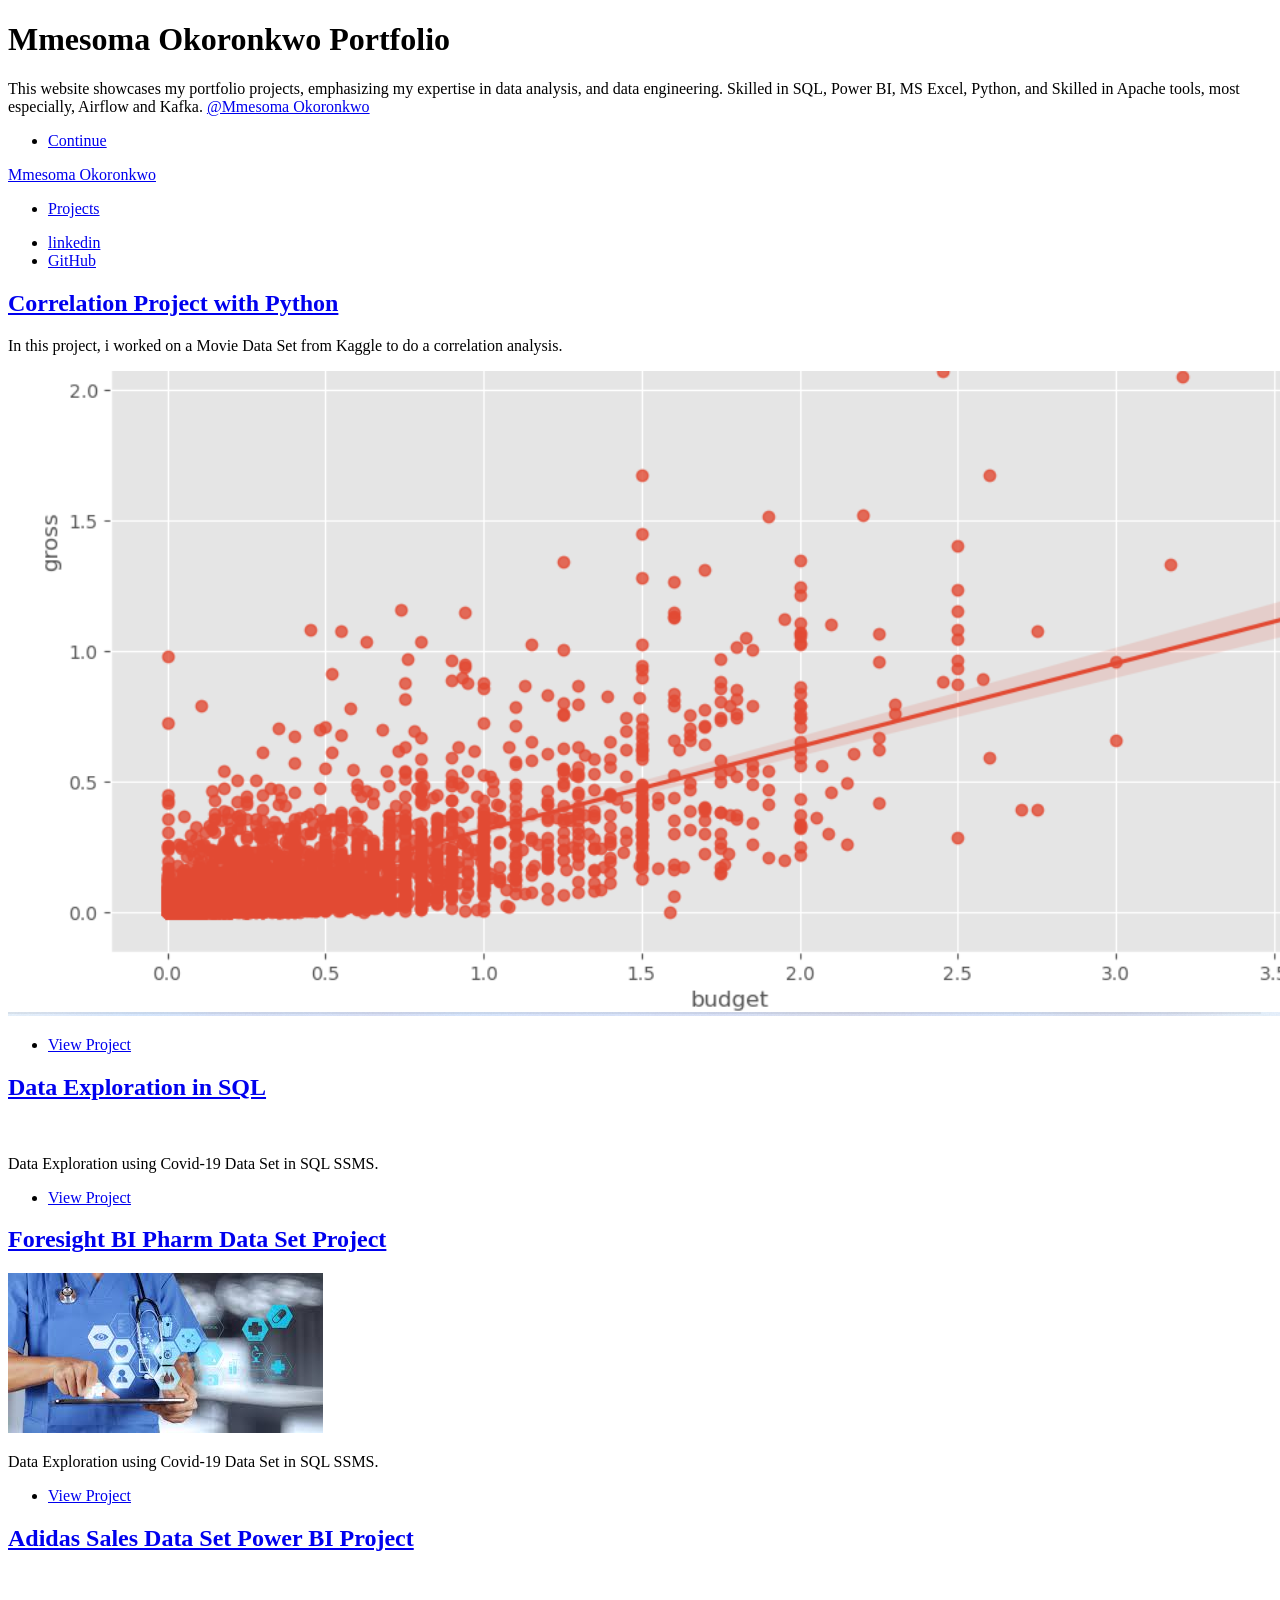
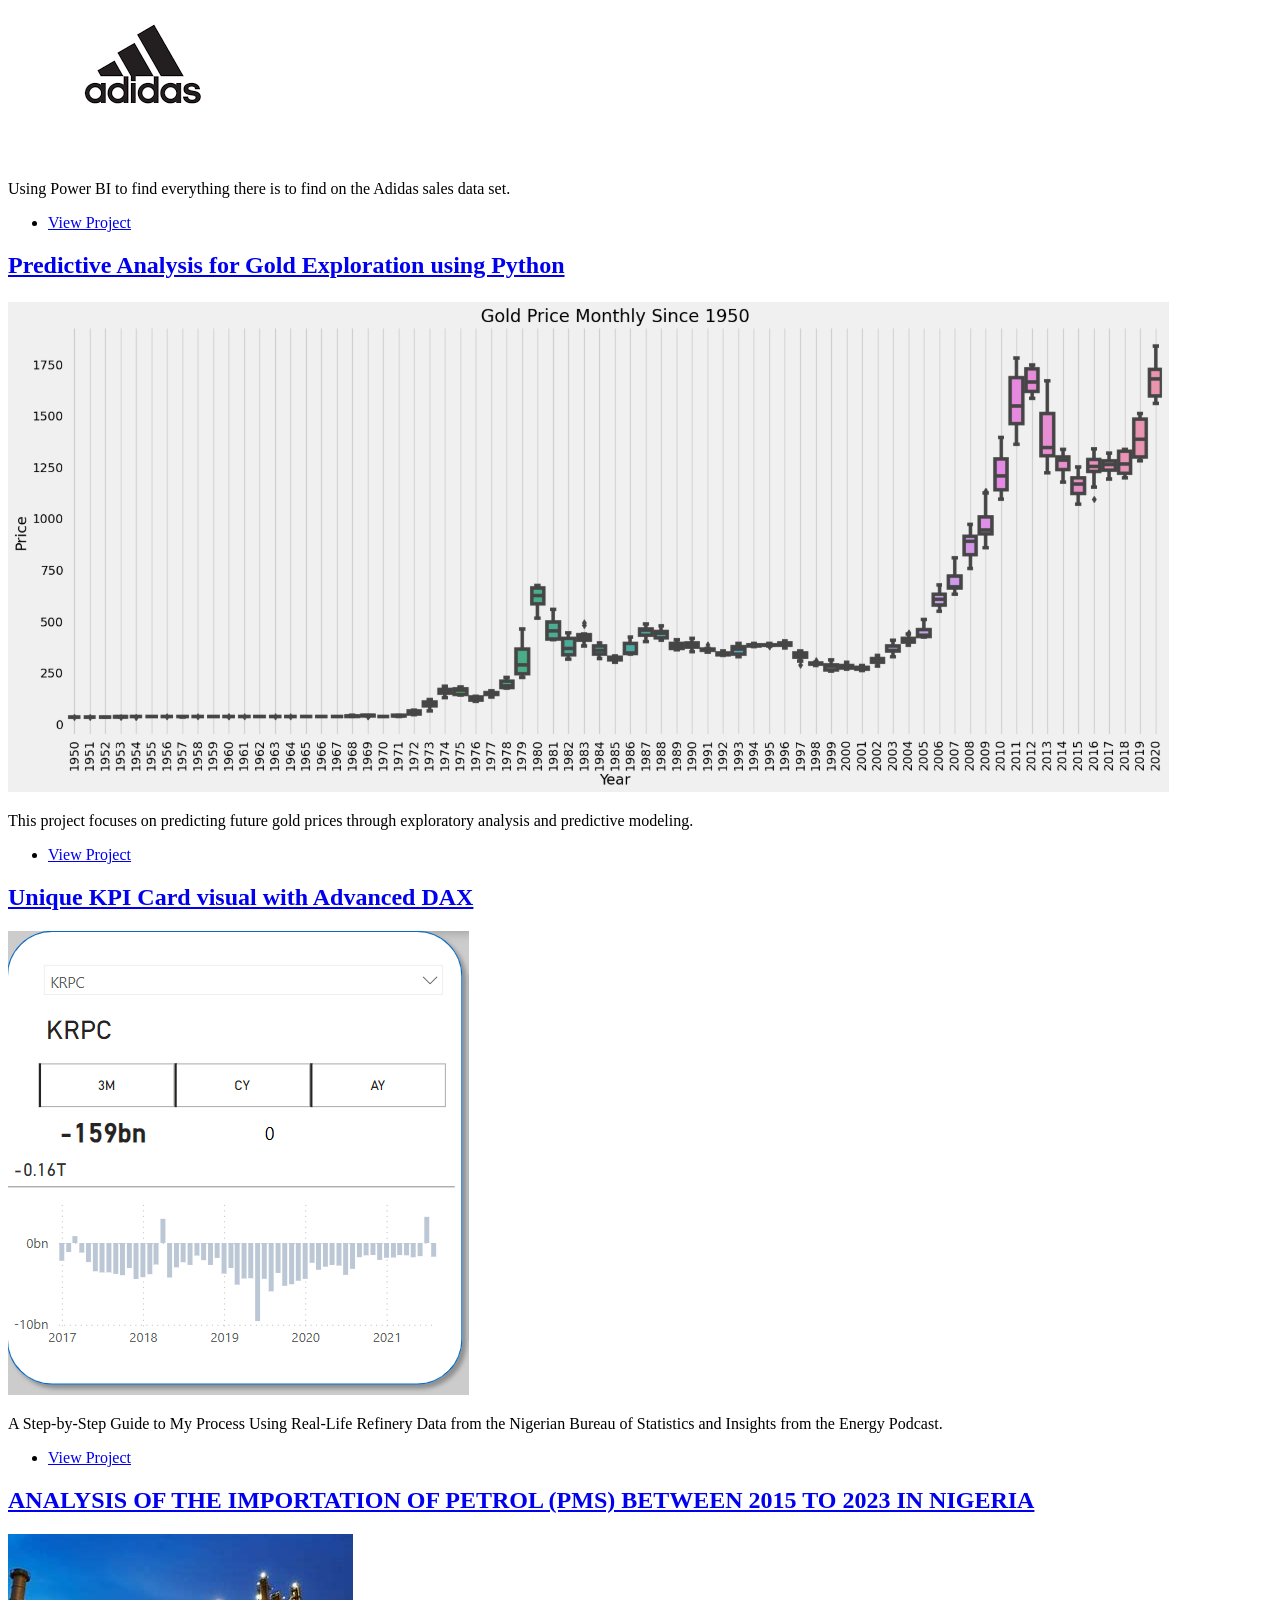
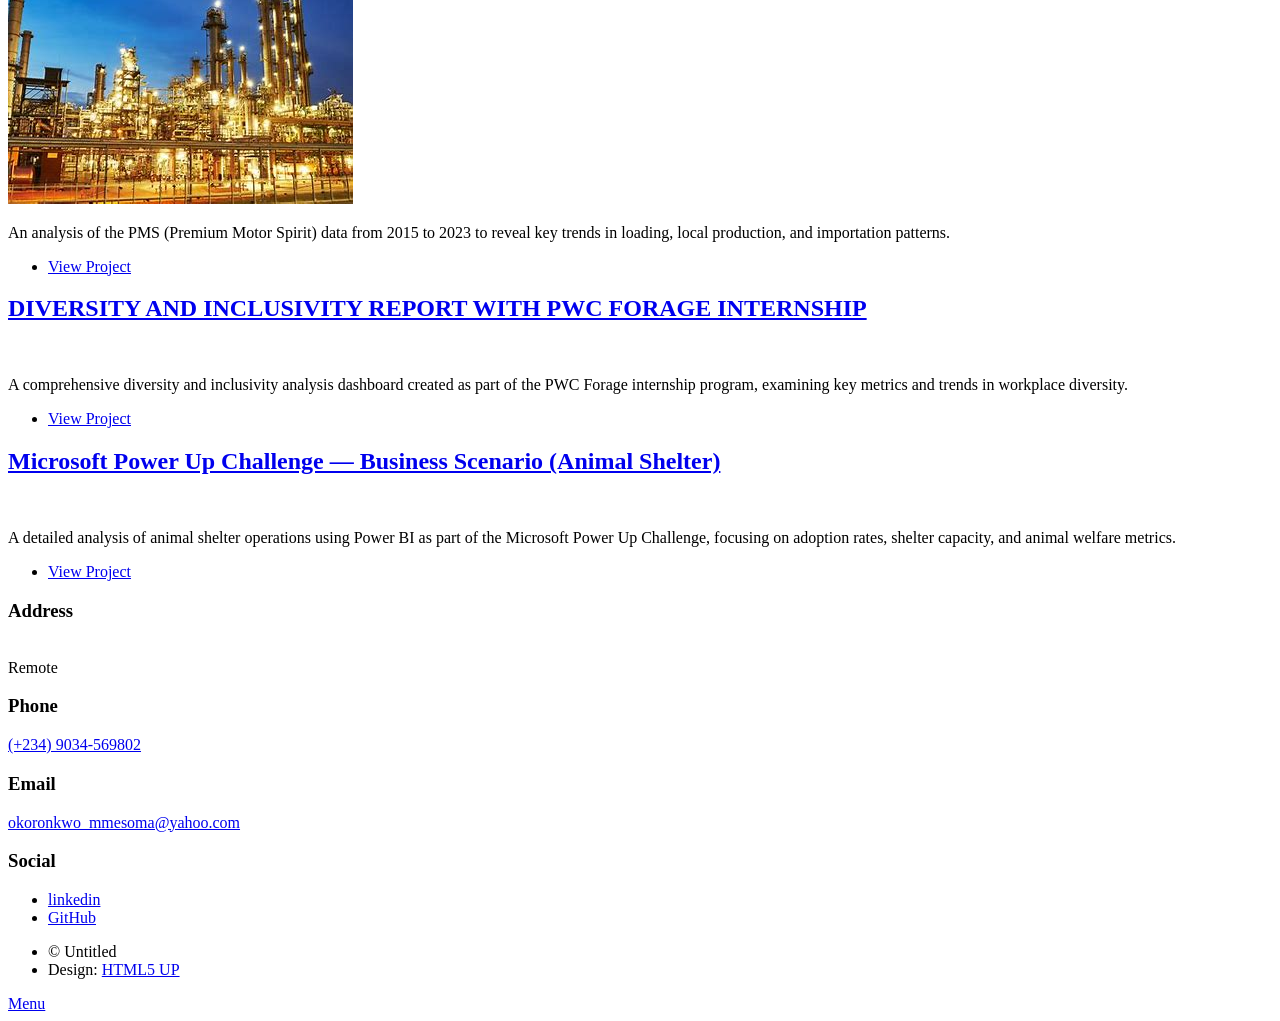
==== commit c08bfdb7: "Second Commit" ====
--- a/index.html
+++ b/index.html
@@ -135,8 +135,38 @@
 										<li><a href="https://app.powerbi.com/view?r=eyJrIjoiODM4NWMwOGQtZDg0Yy00YjVjLWJiN2YtOTQ0NTVjODc2Y2U0IiwidCI6IjlkMGIzOTA0LTA1NTMtNGMyNy1iYTRjLTZhN2M2MjViOTk3YiJ9" class="button">View Project</a></li>
 									</ul>
 								</article>
-
-
+								<article>
+									<header>
+										
+										<h2><a href="https://app.powerbi.com/view?r=eyJrIjoiYThiYzliOTctY2YxMC00MTA1LTg4ODAtMDU4YmYwZTc0ODUxIiwidCI6IjFkZTU3MmFmLTQ4MDgtNDA1My1hYmRiLTg4ODNlZWI3MzE1ZiIsImMiOjZ9">DIVERSITY AND INCLUSIVITY REPORT WITH PWC FORAGE INTERNSHIP<br />
+										</a></h2>
+									</header>
+									<a href="https://app.powerbi.com/view?r=eyJrIjoiYThiYzliOTctY2YxMC00MTA1LTg4ODAtMDU4YmYwZTc0ODUxIiwidCI6IjFkZTU3MmFmLTQ4MDgtNDA1My1hYmRiLTg4ODNlZWI3MzE1ZiIsImMiOjZ9" class="image fit"><img src="images/Diversity.jpg" alt="" /></a>
+									<p>A comprehensive diversity and inclusivity analysis dashboard created as part of the PWC Forage internship program, examining key metrics and trends in workplace diversity.</p>
+									<ul class="actions special">
+										<li><a href="https://app.powerbi.com/view?r=eyJrIjoiYThiYzliOTctY2YxMC00MTA1LTg4ODAtMDU4YmYwZTc0ODUxIiwidCI6IjFkZTU3MmFmLTQ4MDgtNDA1My1hYmRiLTg4ODNlZWI3MzE1ZiIsImMiOjZ9" class="button">View Project</a></li>
+									</ul>
+								</article>
+								<article>
+									<header>
+										
+										<h2><a href="https://medium.com/@mmesomakelvin/microsoft-power-up-challenge-business-scenario-animal-shelter-0924707dbb19">Microsoft Power Up Challenge — Business Scenario (Animal Shelter)<br />
+										</a></h2>
+									</header>
+									<a href="https://medium.com/@mmesomakelvin/microsoft-power-up-challenge-business-scenario-animal-shelter-0924707dbb19" class="image fit"><img src="images/POWER UP.jpg" alt="" /></a>
+									<p>A detailed analysis of animal shelter operations using Power BI as part of the Microsoft Power Up Challenge, focusing on adoption rates, shelter capacity, and animal welfare metrics.</p>
+									<ul class="actions special">
+										<li><a href="https://medium.com/@mmesomakelvin/microsoft-power-up-challenge-business-scenario-animal-shelter-0924707dbb19" class="button">View Project</a></li>
+									</ul>
+								</article>
+							</section>
+
+						</section>
+
+					</div>
+
+				<!-- Footer -->
+					<footer id="footer">
 						<section class="split contact">
 							<section class="alt">
 								<h3>Address</h3>
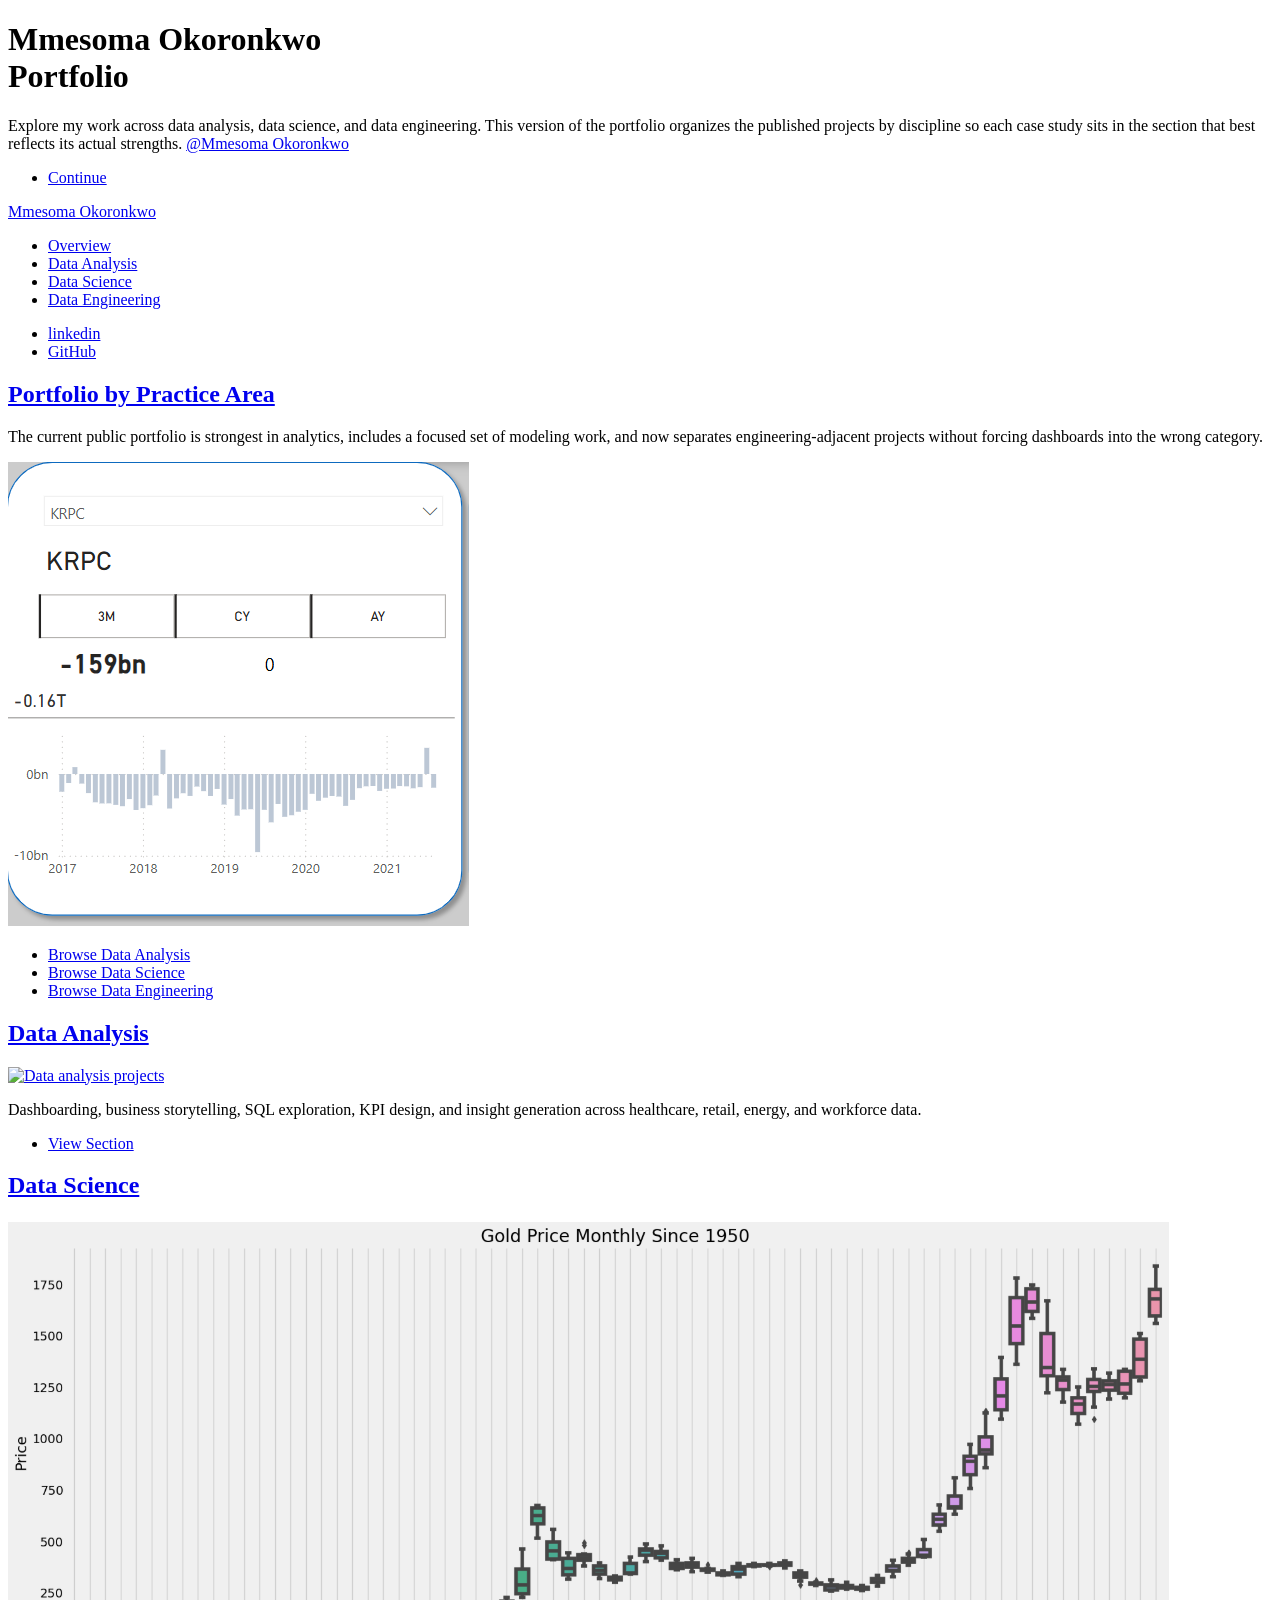
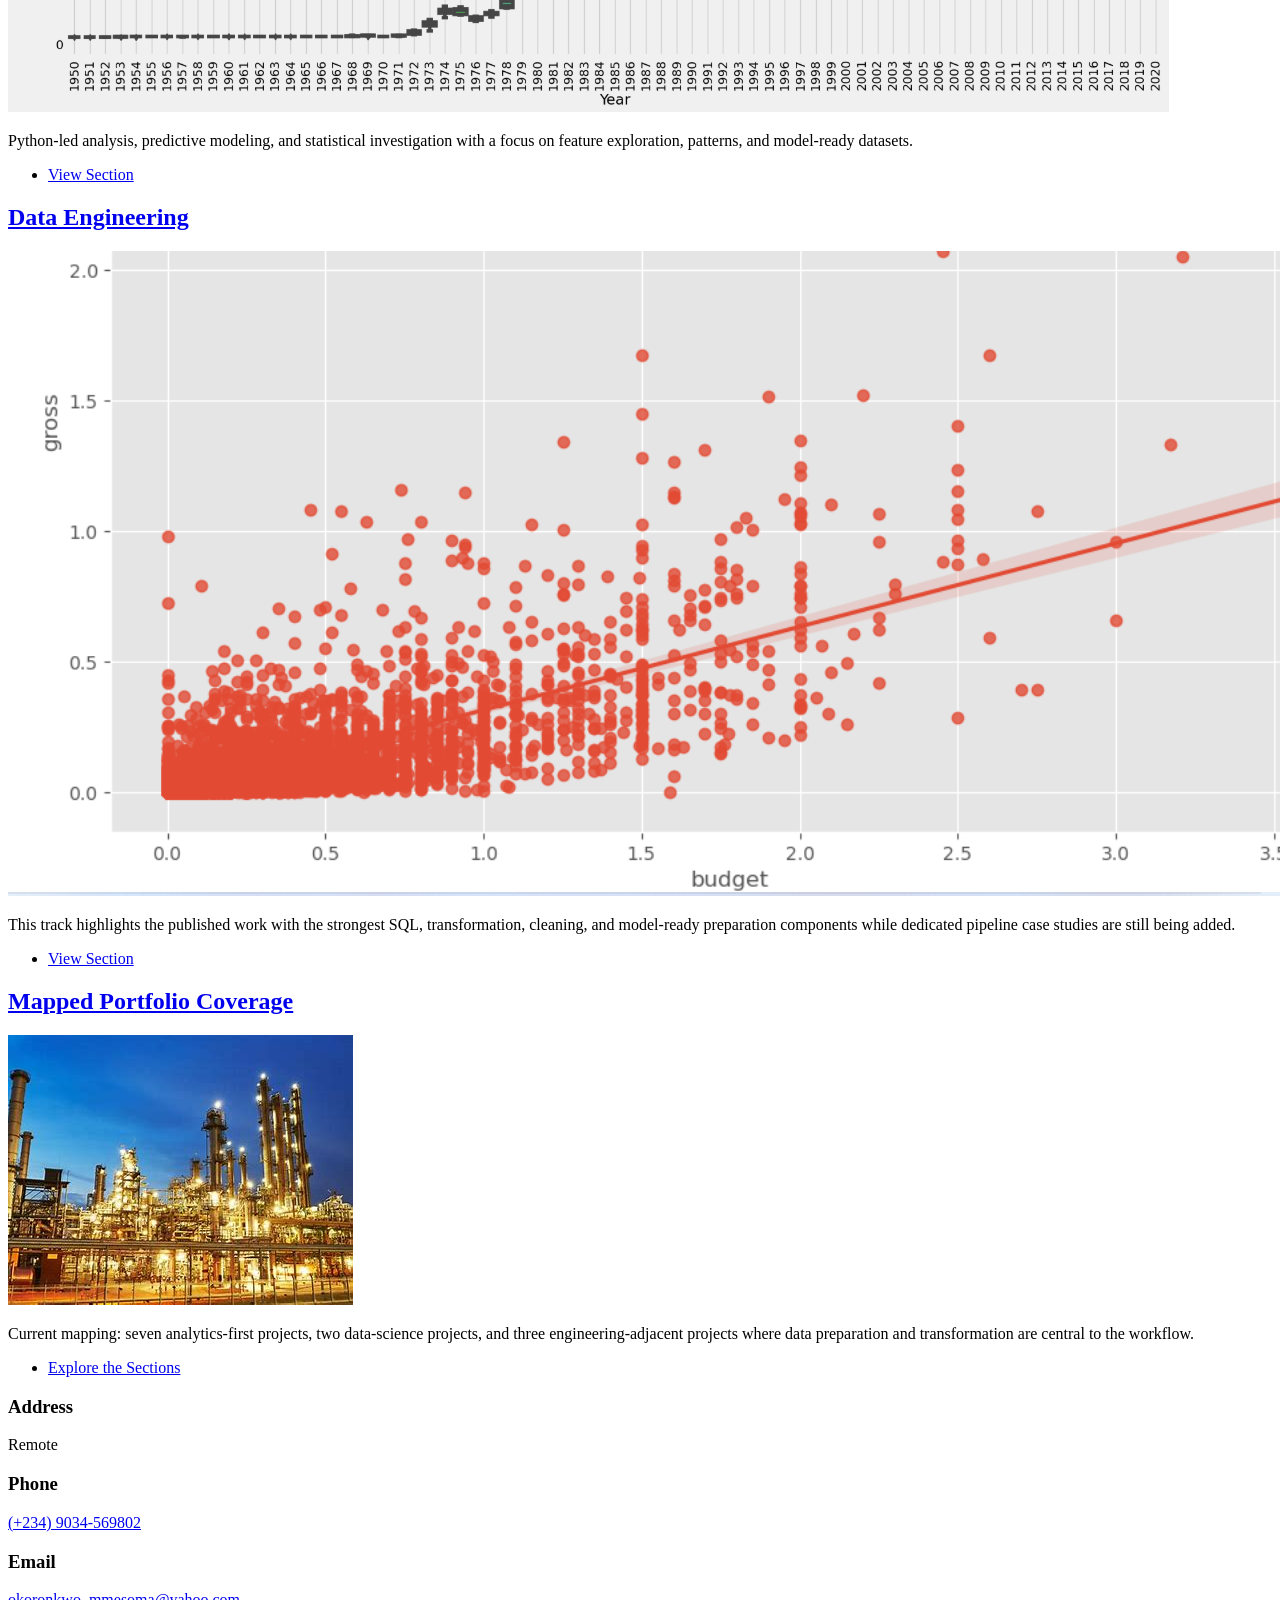
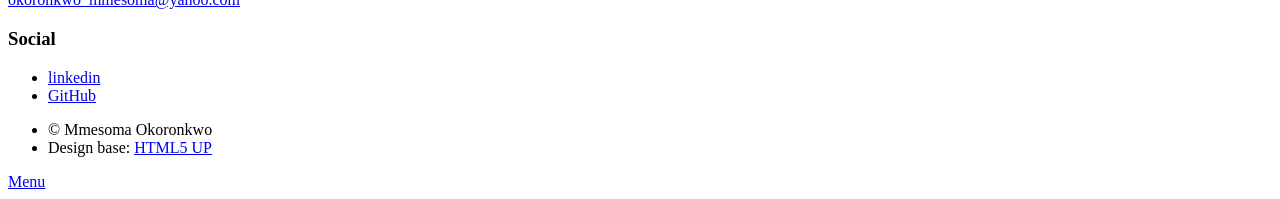
==== commit 41ed3198: "Organize portfolio into practice area pages" ====
--- a/index.html
+++ b/index.html
@@ -1,212 +1,144 @@
-<!DOCTYPE HTML>
-<!--
-	Massively by HTML5 UP
-	html5up.net | @ajlkn
-	Free for personal and commercial use under the CCA 3.0 license (html5up.net/license)
--->
-<html>
-	<head>
-		<title>Mmesoma Okoronkwo Portfolio</title>
-		<meta charset="utf-8" />
-		<meta name="viewport" content="width=device-width, initial-scale=1, user-scalable=no" />
-		<link rel="stylesheet" href="assets/css/main.css" />
-		<noscript><link rel="stylesheet" href="assets/css/noscript.css" /></noscript>
-	</head>
-	<body class="is-preload">
-
-		<!-- Wrapper -->
-			<div id="wrapper" class="fade-in">
-
-				<!-- Intro -->
-					<div id="intro">
-						<h1>Mmesoma Okoronkwo Portfolio<br />
-						</h1>
-						<p>This website showcases my portfolio projects, emphasizing my expertise in data analysis, and data engineering. Skilled in SQL, Power BI, MS Excel, Python, and Skilled in Apache tools, most especially, Airflow and Kafka. <a href="https://www.linkedin.com/in/mmesoma-okoronkwo-0988b9103/">@Mmesoma Okoronkwo</a>
-						</p>
-						<ul class="actions">
-							<li><a href="#header" class="button icon solid solo fa-arrow-down scrolly">Continue</a></li>
-						</ul>
-					</div>
-
-				<!-- Header -->
-					<header id="header">
-						<a href="index.html" class="logo">Mmesoma Okoronkwo</a>
-					</header>
-
-				<!-- Nav -->
-					<nav id="nav">
-						<ul class="links">
-							<li class="active"><a href="index.html">Projects</a></li>
-							
-						</ul>
-						<ul class="icons">
-							<li><a href="https://www.linkedin.com/in/mmesoma-okoronkwo-0988b9103/" class="icon brands alt fa-linkedin"><span class="label">linkedin</span></a></li>
-							<li><a href="https://github.com/mmesomakelvin" class="icon brands alt fa-github"><span class="label">GitHub</span></a></li>
-						</ul>
-					</nav>
-
-				<!-- Main -->
-					<div id="main">
-
-						<!-- Featured Post -->
-							<article class="post featured">
-								<header class="major">
-									
-									<h2><a href="https://github.com/mmesomakelvin/Python-Projects/blob/main/MOVIES%20PYTHON%20PROJECT%20FROM%20KAGGLE.ipynb">Correlation Project with Python<br />
-									</a></h2>
-									<p>In this project, i worked on a Movie Data Set from Kaggle to do a correlation analysis.</p>
-								</header>
-								<a href="https://github.com/mmesomakelvin/Python-Projects/blob/main/MOVIES%20PYTHON%20PROJECT%20FROM%20KAGGLE.ipynb" class="image main"><img src="images/Correlation.PNG" alt="" /></a>
-								<ul class="actions special">
-									<li><a href="https://github.com/mmesomakelvin/Python-Projects/blob/main/MOVIES%20PYTHON%20PROJECT%20FROM%20KAGGLE.ipynb" class="button large">View Project</a></li>
-								</ul>
-							</article>
-
-						<!-- Posts -->
-							<section class="posts">
-								<article>
-									<header>
-										
-										<h2><a href="https://github.com/mmesomakelvin/Mmesoma.data/blob/main/MMESOMA%20SQL%20PORTFOLIO%20ONE.sql">Data Exploration in SQL<br />
-										</a></h2>
-									</header>
-									<a href="https://github.com/mmesomakelvin/Mmesoma.data/blob/main/MMESOMA%20SQL%20PORTFOLIO%20ONE.sql" class="image fit"><img src="images/3d-medical-background-with-close-up-fictional-virus-cells.jpg" alt="" /></a>
-									<p>Data Exploration using Covid-19 Data Set in SQL SSMS.</p>
-									<ul class="actions special">
-										<li><a href="https://github.com/mmesomakelvin/Mmesoma.data/blob/main/MMESOMA%20SQL%20PORTFOLIO%20ONE.sql" class="button">View Project</a></li>
-									</ul>
-								</article>
-								<article>
-									<header>
-										<h2><a href="https://medium.com/@mmesomakelvin/foresight-bi-pharm-data-set-project-aed1ffea4334">Foresight BI Pharm Data Set Project<br />
-										</a></h2>
-									</header>
-									<a href="https://medium.com/@mmesomakelvin/foresight-bi-pharm-data-set-project-aed1ffea4334" class="image fit"><img src="images/download (3).jpeg" alt="" /></a>
-									<p>Data Exploration using Covid-19 Data Set in SQL SSMS.</p>
-									<ul class="actions special">
-										<li><a href="https://medium.com/@mmesomakelvin/foresight-bi-pharm-data-set-project-aed1ffea4334" class="button">View Project</a></li>
-									</ul>
-								</article>
-								<article>
-									<header>
-										
-										<h2><a href="https://medium.com/@mmesomakelvin/power-bi-project-everything-i-could-find-in-the-adidas-sales-dataset-c3e09cd47e98">Adidas Sales Data Set Power BI Project<br />
-										</a></h2>
-									</header>
-									<a href="https://medium.com/@mmesomakelvin/power-bi-project-everything-i-could-find-in-the-adidas-sales-dataset-c3e09cd47e98" class="image fit"><img src="images/download (3).png" alt="" /></a>
-									<p>Using Power BI to find everything there is to find on the Adidas sales data set.</p>
-									<ul class="actions special">
-										<li><a href="https://medium.com/@mmesomakelvin/power-bi-project-everything-i-could-find-in-the-adidas-sales-dataset-c3e09cd47e98" class="button">View Project</a></li>
-									</ul>
-								</article>
-								<article>
-									<header>
-										
-										<h2><a href="https://github.com/mmesomakelvin/Python-Projects/blob/main/Gold%20exploratory%20analysis%20.ipynb">Predictive Analysis for Gold Exploration using Python<br />
-										</a></h2>
-									</header>
-									<a href="https://github.com/mmesomakelvin/Python-Projects/blob/main/Gold%20exploratory%20analysis%20.ipynb" class="image fit"><img src="images/Gold exploration.PNG" alt="" /></a>
-									<p>This project focuses on predicting future gold prices through exploratory analysis and predictive modeling.</p>
-									<ul class="actions special">
-										<li><a href="https://github.com/mmesomakelvin/Python-Projects/blob/main/Gold%20exploratory%20analysis%20.ipynb" class="button">View Project</a></li>
-									</ul>
-								</article>
-								<article>
-									<header>
-										
-										<h2><a href="https://medium.com/@mmesomakelvin/using-a-unique-kpi-card-to-tell-a-story-77d1e28bb9f6">Unique KPI Card visual with Advanced DAX<br />
-										</a></h2>
-									</header>
-									<a href="https://medium.com/@mmesomakelvin/using-a-unique-kpi-card-to-tell-a-story-77d1e28bb9f6" class="image fit"><img src="images/kpi.PNG" alt="" /></a>
-									<p>A Step-by-Step Guide to My Process Using Real-Life Refinery Data from the Nigerian Bureau of Statistics and Insights from the Energy Podcast.</p>
-									<ul class="actions special">
-										<li><a href="https://medium.com/@mmesomakelvin/using-a-unique-kpi-card-to-tell-a-story-77d1e28bb9f6" class="button">View Project</a></li>
-									</ul>
-								</article>
-								<article>
-									<header>
-										
-										<h2><a href="https://app.powerbi.com/view?r=eyJrIjoiODM4NWMwOGQtZDg0Yy00YjVjLWJiN2YtOTQ0NTVjODc2Y2U0IiwidCI6IjlkMGIzOTA0LTA1NTMtNGMyNy1iYTRjLTZhN2M2MjViOTk3YiJ9">ANALYSIS OF THE IMPORTATION OF PETROL (PMS) BETWEEN 2015 TO 2023 IN NIGERIA<br />
-										</a></h2>
-									</header>
-									<a href="https://app.powerbi.com/view?r=eyJrIjoiODM4NWMwOGQtZDg0Yy00YjVjLWJiN2YtOTQ0NTVjODc2Y2U0IiwidCI6IjlkMGIzOTA0LTA1NTMtNGMyNy1iYTRjLTZhN2M2MjViOTk3YiJ9" class="image fit"><img src="images/download.jpeg" alt="" /></a>
-									<p>An analysis of the PMS (Premium Motor Spirit) data from 2015 to 2023 to reveal key trends in loading, local production, and importation patterns.</p>
-									<ul class="actions special">
-										<li><a href="https://app.powerbi.com/view?r=eyJrIjoiODM4NWMwOGQtZDg0Yy00YjVjLWJiN2YtOTQ0NTVjODc2Y2U0IiwidCI6IjlkMGIzOTA0LTA1NTMtNGMyNy1iYTRjLTZhN2M2MjViOTk3YiJ9" class="button">View Project</a></li>
-									</ul>
-								</article>
-								<article>
-									<header>
-										
-										<h2><a href="https://app.powerbi.com/view?r=eyJrIjoiYThiYzliOTctY2YxMC00MTA1LTg4ODAtMDU4YmYwZTc0ODUxIiwidCI6IjFkZTU3MmFmLTQ4MDgtNDA1My1hYmRiLTg4ODNlZWI3MzE1ZiIsImMiOjZ9">DIVERSITY AND INCLUSIVITY REPORT WITH PWC FORAGE INTERNSHIP<br />
-										</a></h2>
-									</header>
-									<a href="https://app.powerbi.com/view?r=eyJrIjoiYThiYzliOTctY2YxMC00MTA1LTg4ODAtMDU4YmYwZTc0ODUxIiwidCI6IjFkZTU3MmFmLTQ4MDgtNDA1My1hYmRiLTg4ODNlZWI3MzE1ZiIsImMiOjZ9" class="image fit"><img src="images/Diversity.jpg" alt="" /></a>
-									<p>A comprehensive diversity and inclusivity analysis dashboard created as part of the PWC Forage internship program, examining key metrics and trends in workplace diversity.</p>
-									<ul class="actions special">
-										<li><a href="https://app.powerbi.com/view?r=eyJrIjoiYThiYzliOTctY2YxMC00MTA1LTg4ODAtMDU4YmYwZTc0ODUxIiwidCI6IjFkZTU3MmFmLTQ4MDgtNDA1My1hYmRiLTg4ODNlZWI3MzE1ZiIsImMiOjZ9" class="button">View Project</a></li>
-									</ul>
-								</article>
-								<article>
-									<header>
-										
-										<h2><a href="https://medium.com/@mmesomakelvin/microsoft-power-up-challenge-business-scenario-animal-shelter-0924707dbb19">Microsoft Power Up Challenge — Business Scenario (Animal Shelter)<br />
-										</a></h2>
-									</header>
-									<a href="https://medium.com/@mmesomakelvin/microsoft-power-up-challenge-business-scenario-animal-shelter-0924707dbb19" class="image fit"><img src="images/POWER UP.jpg" alt="" /></a>
-									<p>A detailed analysis of animal shelter operations using Power BI as part of the Microsoft Power Up Challenge, focusing on adoption rates, shelter capacity, and animal welfare metrics.</p>
-									<ul class="actions special">
-										<li><a href="https://medium.com/@mmesomakelvin/microsoft-power-up-challenge-business-scenario-animal-shelter-0924707dbb19" class="button">View Project</a></li>
-									</ul>
-								</article>
-							</section>
-
-						</section>
-
-					</div>
-
-				<!-- Footer -->
-					<footer id="footer">
-						<section class="split contact">
-							<section class="alt">
-								<h3>Address</h3>
-								<p><br />
-								Remote</p>
-							</section>
-							<section>
-								<h3>Phone</h3>
-								<p><a href="#">(+234) 9034-569802</a></p>
-							</section>
-							<section>
-								<h3>Email</h3>
-								<p><a href="#">okoronkwo_mmesoma@yahoo.com</a></p>
-							</section>
-							<section>
-								<h3>Social</h3>
-								<ul class="icons alt">
-						
-									<li><a href="https://www.linkedin.com/in/mmesoma-okoronkwo-0988b9103/" class="icon brands alt fa-linkedin"><span class="label">linkedin</span></a></li>
-									<li><a href="https://github.com/mmesomakelvin" class="icon brands alt fa-github"><span class="label">GitHub</span></a></li>
-								</ul>
-							</section>
-						</section>
-					</footer>
-
-				<!-- Copyright -->
-					<div id="copyright">
-						<ul><li>&copy; Untitled</li><li>Design: <a href="https://html5up.net">HTML5 UP</a></li></ul>
-					</div>
-
-			</div>
-
-		<!-- Scripts -->
-			<script src="assets/js/jquery.min.js"></script>
-			<script src="assets/js/jquery.scrollex.min.js"></script>
-			<script src="assets/js/jquery.scrolly.min.js"></script>
-			<script src="assets/js/browser.min.js"></script>
-			<script src="assets/js/breakpoints.min.js"></script>
-			<script src="assets/js/util.js"></script>
-			<script src="assets/js/main.js"></script>
-
-	</body>
-</html>+<!DOCTYPE HTML>
+<!--
+	Massively by HTML5 UP
+	html5up.net | @ajlkn
+	Free for personal and commercial use under the CCA 3.0 license (html5up.net/license)
+-->
+<html>
+	<head>
+		<title>Mmesoma Okoronkwo Portfolio | Overview</title>
+		<meta charset="utf-8" />
+		<meta name="viewport" content="width=device-width, initial-scale=1, user-scalable=no" />
+		<link rel="stylesheet" href="assets/css/main.css" />
+		<noscript><link rel="stylesheet" href="assets/css/noscript.css" /></noscript>
+	</head>
+	<body class="is-preload">
+
+		<div id="wrapper" class="fade-in">
+
+			<div id="intro">
+				<h1>Mmesoma Okoronkwo<br />
+				Portfolio</h1>
+				<p>Explore my work across data analysis, data science, and data engineering. This version of the portfolio organizes the published projects by discipline so each case study sits in the section that best reflects its actual strengths. <a href="https://www.linkedin.com/in/mmesoma-okoronkwo-0988b9103/">@Mmesoma Okoronkwo</a></p>
+				<ul class="actions">
+					<li><a href="#header" class="button icon solid solo fa-arrow-down scrolly">Continue</a></li>
+				</ul>
+			</div>
+
+			<header id="header">
+				<a href="index.html" class="logo">Mmesoma Okoronkwo</a>
+			</header>
+
+			<nav id="nav">
+				<ul class="links">
+					<li class="active"><a href="index.html">Overview</a></li>
+					<li><a href="data-analysis.html">Data Analysis</a></li>
+					<li><a href="data-science.html">Data Science</a></li>
+					<li><a href="data-engineering.html">Data Engineering</a></li>
+				</ul>
+				<ul class="icons">
+					<li><a href="https://www.linkedin.com/in/mmesoma-okoronkwo-0988b9103/" class="icon brands alt fa-linkedin"><span class="label">linkedin</span></a></li>
+					<li><a href="https://github.com/mmesomakelvin" class="icon brands alt fa-github"><span class="label">GitHub</span></a></li>
+				</ul>
+			</nav>
+
+			<div id="main">
+
+				<article class="post featured">
+					<header class="major">
+						<h2><a href="data-analysis.html">Portfolio by Practice Area</a></h2>
+						<p>The current public portfolio is strongest in analytics, includes a focused set of modeling work, and now separates engineering-adjacent projects without forcing dashboards into the wrong category.</p>
+					</header>
+					<a href="data-analysis.html" class="image main"><img src="images/kpi.PNG" alt="Portfolio overview cover" /></a>
+					<ul class="actions special">
+						<li><a href="data-analysis.html" class="button large">Browse Data Analysis</a></li>
+						<li><a href="data-science.html" class="button large">Browse Data Science</a></li>
+						<li><a href="data-engineering.html" class="button large">Browse Data Engineering</a></li>
+					</ul>
+				</article>
+
+				<section class="posts">
+					<article>
+						<header>
+							<h2><a href="data-analysis.html">Data Analysis</a></h2>
+						</header>
+						<a href="data-analysis.html" class="image fit"><img src="images/Diversity.jpg" alt="Data analysis projects" /></a>
+						<p>Dashboarding, business storytelling, SQL exploration, KPI design, and insight generation across healthcare, retail, energy, and workforce data.</p>
+						<ul class="actions special">
+							<li><a href="data-analysis.html" class="button">View Section</a></li>
+						</ul>
+					</article>
+					<article>
+						<header>
+							<h2><a href="data-science.html">Data Science</a></h2>
+						</header>
+						<a href="data-science.html" class="image fit"><img src="images/Gold exploration.PNG" alt="Data science projects" /></a>
+						<p>Python-led analysis, predictive modeling, and statistical investigation with a focus on feature exploration, patterns, and model-ready datasets.</p>
+						<ul class="actions special">
+							<li><a href="data-science.html" class="button">View Section</a></li>
+						</ul>
+					</article>
+					<article>
+						<header>
+							<h2><a href="data-engineering.html">Data Engineering</a></h2>
+						</header>
+						<a href="data-engineering.html" class="image fit"><img src="images/Correlation.PNG" alt="Data engineering projects" /></a>
+						<p>This track highlights the published work with the strongest SQL, transformation, cleaning, and model-ready preparation components while dedicated pipeline case studies are still being added.</p>
+						<ul class="actions special">
+							<li><a href="data-engineering.html" class="button">View Section</a></li>
+						</ul>
+					</article>
+					<article>
+						<header>
+							<h2><a href="data-analysis.html">Mapped Portfolio Coverage</a></h2>
+						</header>
+						<a href="data-analysis.html" class="image fit"><img src="images/download.jpeg" alt="Mapped portfolio coverage" /></a>
+						<p>Current mapping: seven analytics-first projects, two data-science projects, and three engineering-adjacent projects where data preparation and transformation are central to the workflow.</p>
+						<ul class="actions special">
+							<li><a href="data-analysis.html" class="button">Explore the Sections</a></li>
+						</ul>
+					</article>
+				</section>
+
+			</div>
+
+			<footer id="footer">
+				<section class="split contact">
+					<section class="alt">
+						<h3>Address</h3>
+						<p>Remote</p>
+					</section>
+					<section>
+						<h3>Phone</h3>
+						<p><a href="tel:+2349034569802">(+234) 9034-569802</a></p>
+					</section>
+					<section>
+						<h3>Email</h3>
+						<p><a href="mailto:okoronkwo_mmesoma@yahoo.com">okoronkwo_mmesoma@yahoo.com</a></p>
+					</section>
+					<section>
+						<h3>Social</h3>
+						<ul class="icons alt">
+							<li><a href="https://www.linkedin.com/in/mmesoma-okoronkwo-0988b9103/" class="icon brands alt fa-linkedin"><span class="label">linkedin</span></a></li>
+							<li><a href="https://github.com/mmesomakelvin" class="icon brands alt fa-github"><span class="label">GitHub</span></a></li>
+						</ul>
+					</section>
+				</section>
+			</footer>
+
+			<div id="copyright">
+				<ul><li>&copy; Mmesoma Okoronkwo</li><li>Design base: <a href="https://html5up.net">HTML5 UP</a></li></ul>
+			</div>
+
+		</div>
+
+		<script src="assets/js/jquery.min.js"></script>
+		<script src="assets/js/jquery.scrollex.min.js"></script>
+		<script src="assets/js/jquery.scrolly.min.js"></script>
+		<script src="assets/js/browser.min.js"></script>
+		<script src="assets/js/breakpoints.min.js"></script>
+		<script src="assets/js/util.js"></script>
+		<script src="assets/js/main.js"></script>
+
+	</body>
+</html>
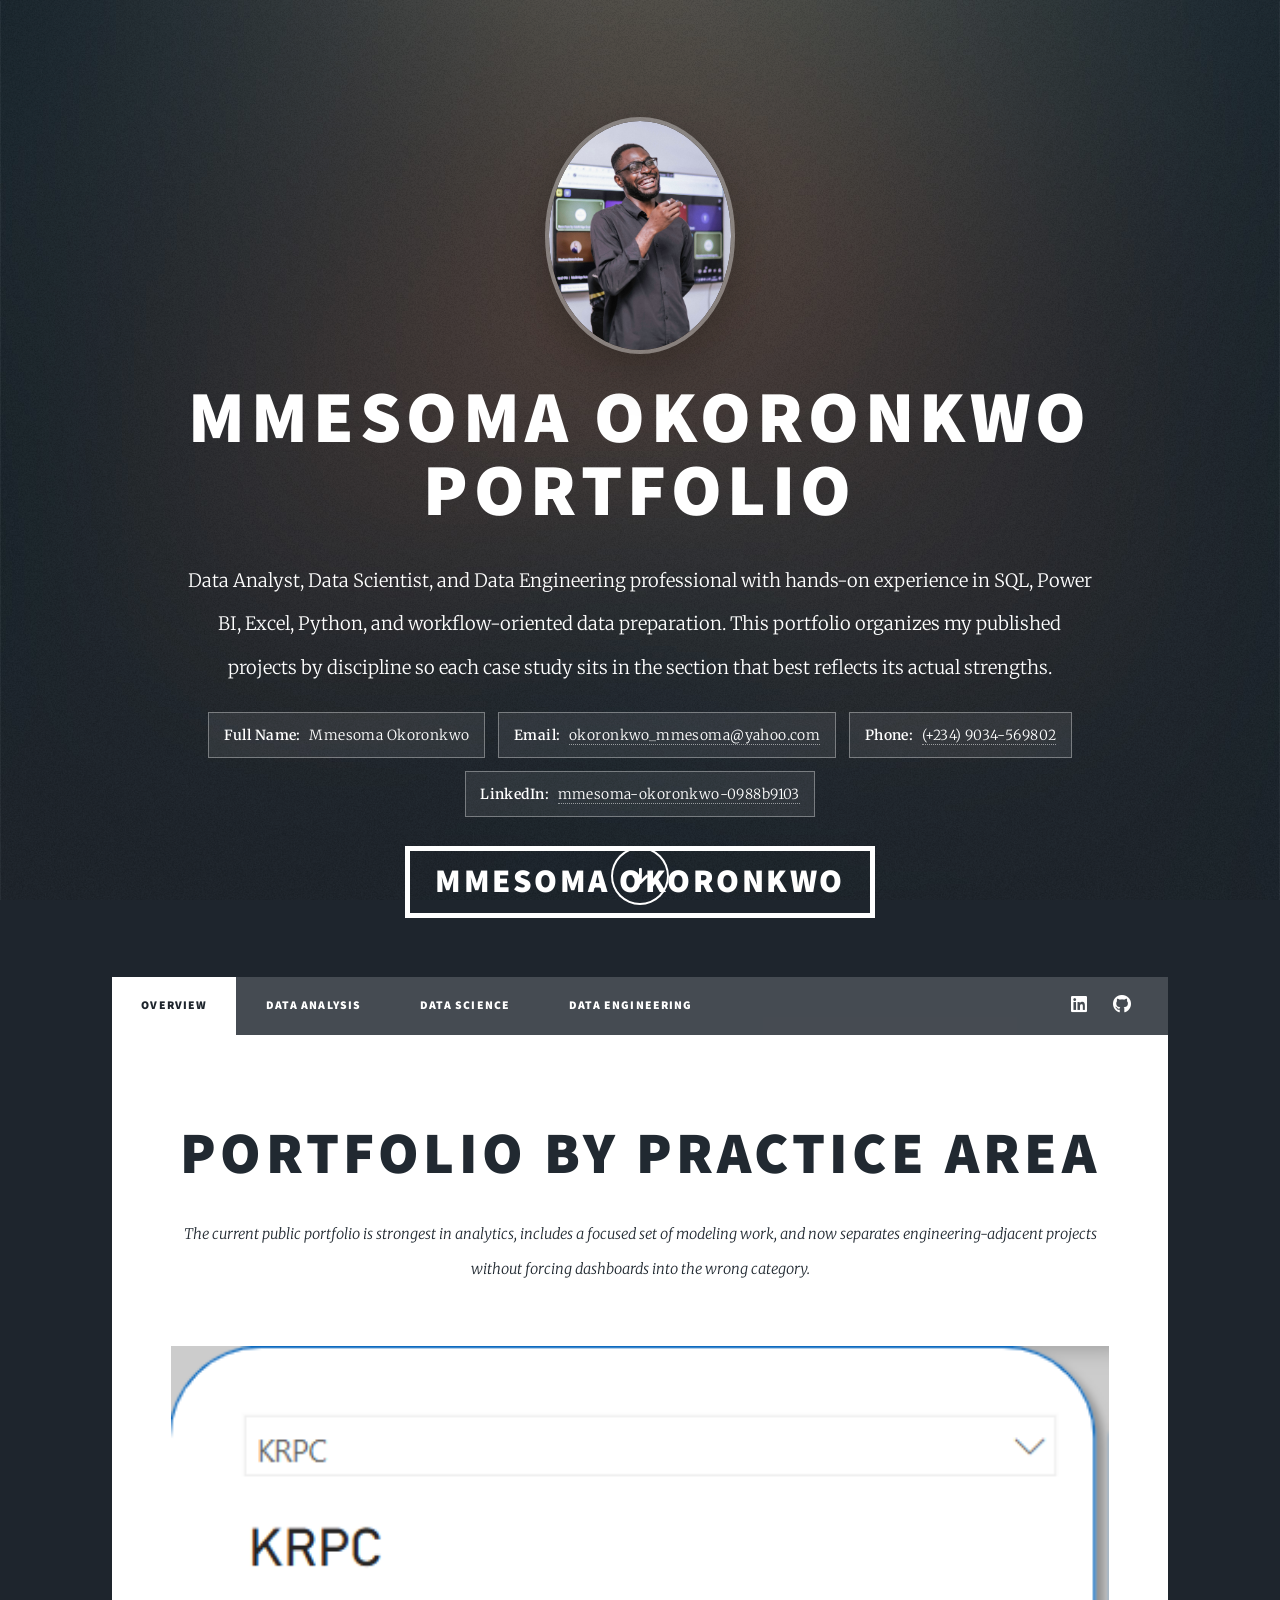
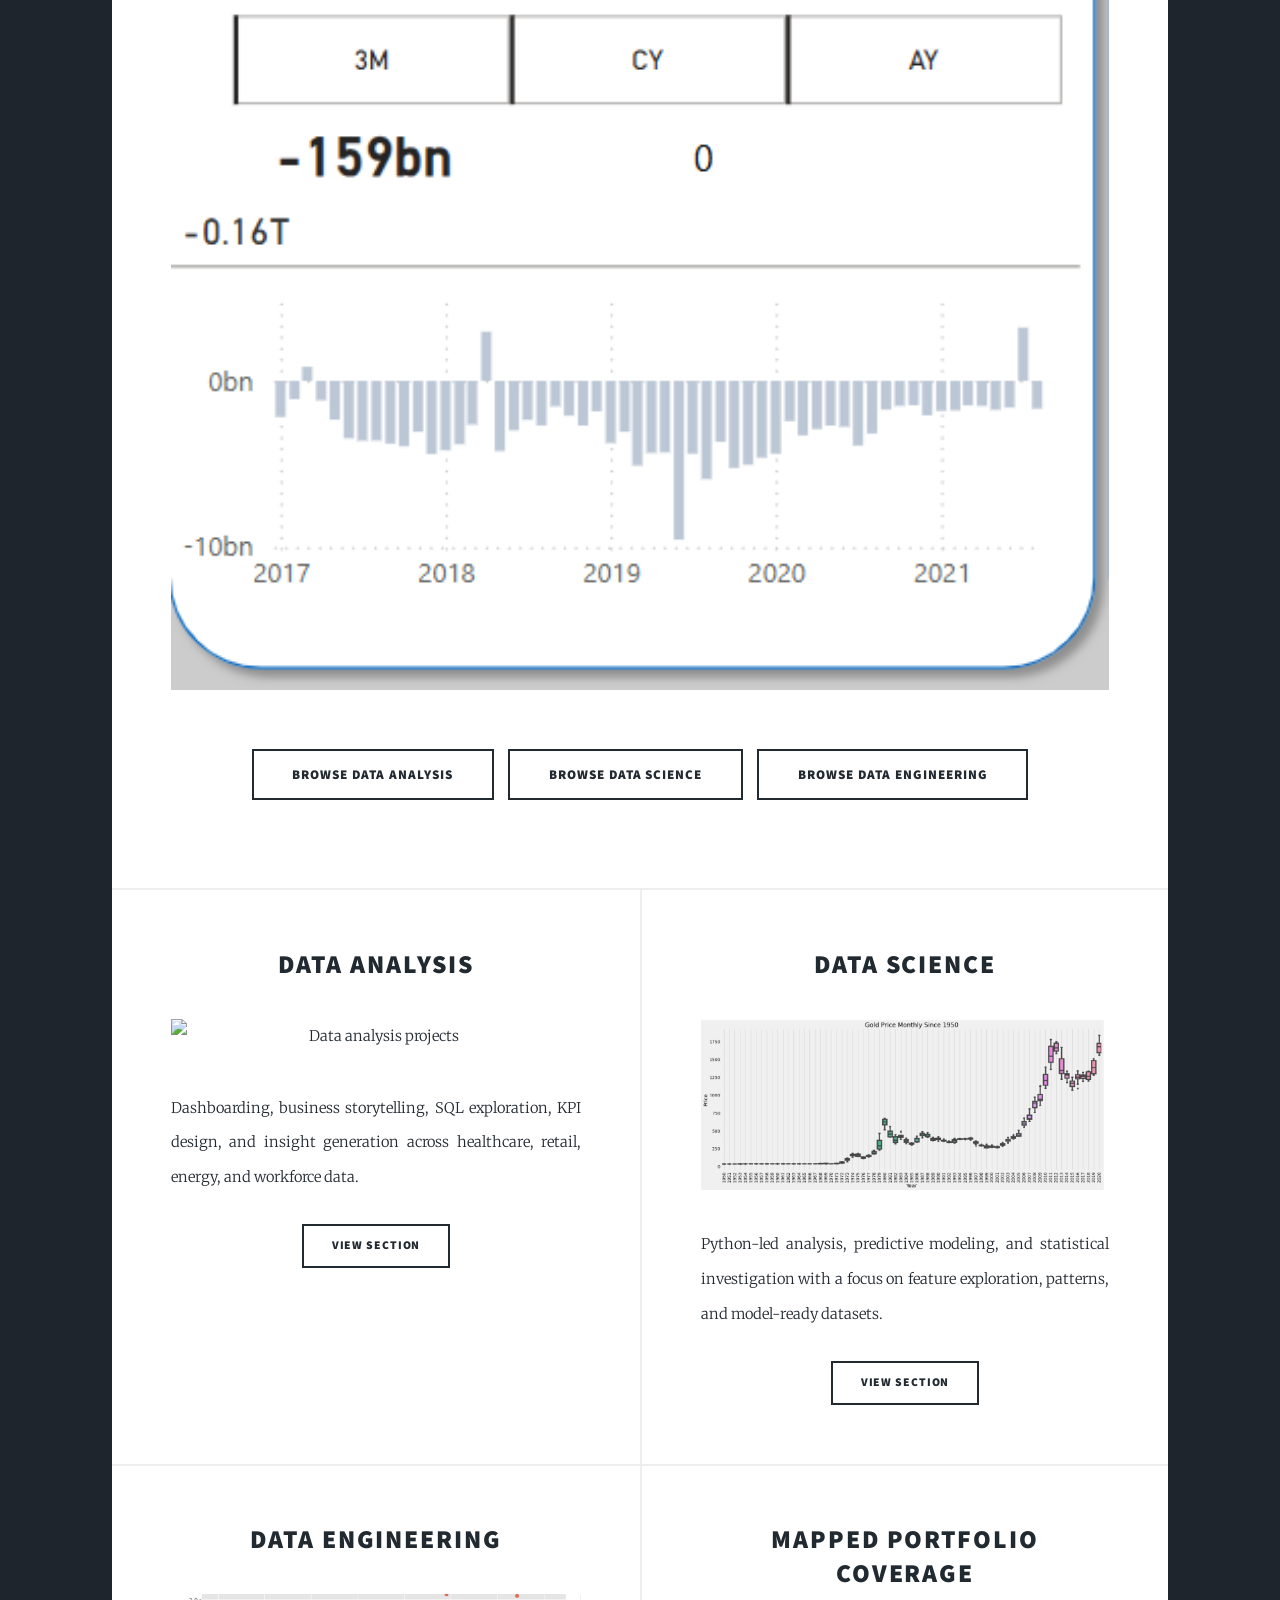
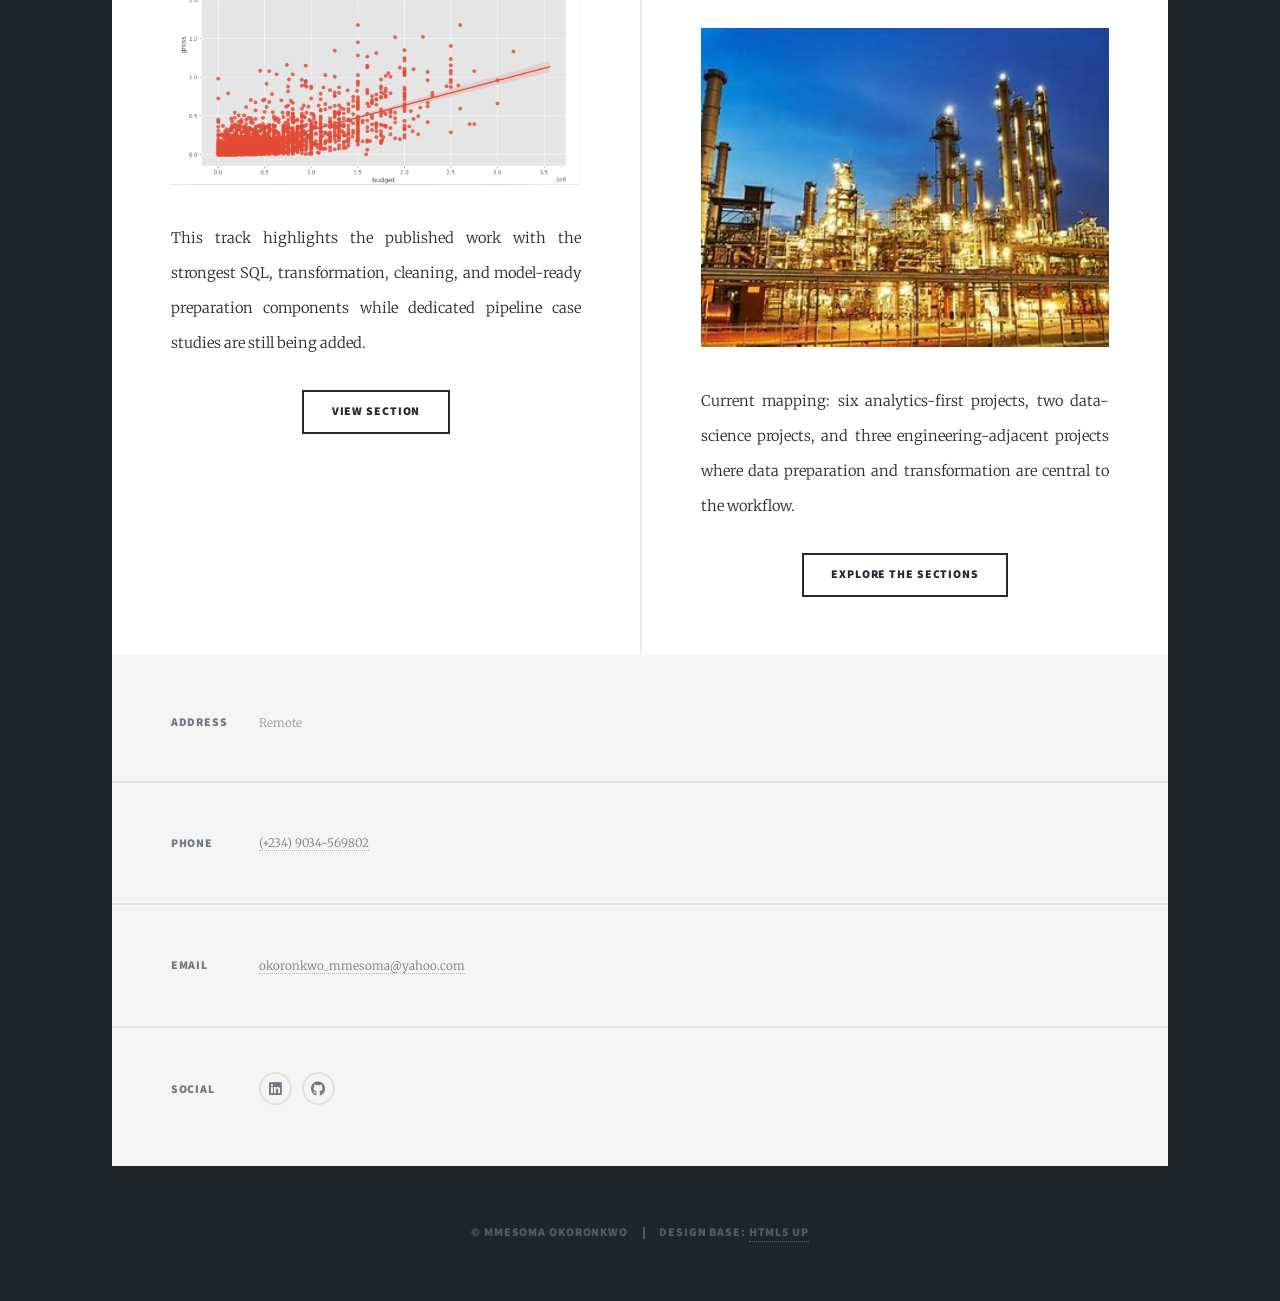
==== commit 2162a9b5: "Feature profile intro and refine project mapping" ====
--- a/index.html
+++ b/index.html
@@ -17,9 +17,16 @@
 		<div id="wrapper" class="fade-in">
 
 			<div id="intro">
+				<span class="image profile-photo"><img src="images/IMG_0044.jpg" alt="Portrait of Mmesoma Okoronkwo" /></span>
 				<h1>Mmesoma Okoronkwo<br />
 				Portfolio</h1>
-				<p>Explore my work across data analysis, data science, and data engineering. This version of the portfolio organizes the published projects by discipline so each case study sits in the section that best reflects its actual strengths. <a href="https://www.linkedin.com/in/mmesoma-okoronkwo-0988b9103/">@Mmesoma Okoronkwo</a></p>
+				<p class="lead">Data Analyst, Data Scientist, and Data Engineering professional with hands-on experience in SQL, Power BI, Excel, Python, and workflow-oriented data preparation. This portfolio organizes my published projects by discipline so each case study sits in the section that best reflects its actual strengths.</p>
+				<div class="intro-details">
+					<span><strong>Full Name:</strong> Mmesoma Okoronkwo</span>
+					<span><strong>Email:</strong> <a href="mailto:okoronkwo_mmesoma@yahoo.com">okoronkwo_mmesoma@yahoo.com</a></span>
+					<span><strong>Phone:</strong> <a href="tel:+2349034569802">(+234) 9034-569802</a></span>
+					<span><strong>LinkedIn:</strong> <a href="https://www.linkedin.com/in/mmesoma-okoronkwo-0988b9103/">mmesoma-okoronkwo-0988b9103</a></span>
+				</div>
 				<ul class="actions">
 					<li><a href="#header" class="button icon solid solo fa-arrow-down scrolly">Continue</a></li>
 				</ul>
@@ -93,7 +100,7 @@
 							<h2><a href="data-analysis.html">Mapped Portfolio Coverage</a></h2>
 						</header>
 						<a href="data-analysis.html" class="image fit"><img src="images/download.jpeg" alt="Mapped portfolio coverage" /></a>
-						<p>Current mapping: seven analytics-first projects, two data-science projects, and three engineering-adjacent projects where data preparation and transformation are central to the workflow.</p>
+						<p>Current mapping: six analytics-first projects, two data-science projects, and three engineering-adjacent projects where data preparation and transformation are central to the workflow.</p>
 						<ul class="actions special">
 							<li><a href="data-analysis.html" class="button">Explore the Sections</a></li>
 						</ul>
--- a/assets/css/main.css
+++ b/assets/css/main.css
@@ -4468,20 +4468,82 @@
 
 		}
 
-		@media screen and (max-width: 480px) {
-
-			#copyright ul li {
-				border-left: 0;
-				margin: 1rem 0 0 0;
-				padding-left: 0;
-				display: block;
-			}
-
-				#copyright ul li:first-child {
-					margin-top: 0;
-				}
-
-		}
+	@media screen and (max-width: 480px) {
+
+		#copyright ul li {
+			border-left: 0;
+			margin: 1rem 0 0 0;
+			padding-left: 0;
+			display: block;
+		}
+
+			#copyright ul li:first-child {
+				margin-top: 0;
+			}
+
+	}
+
+.profile-photo {
+	width: 13rem;
+	margin: 0 0 2rem 0;
+	border-radius: 100%;
+	overflow: hidden;
+	border: solid 4px rgba(255, 255, 255, 0.35);
+	box-shadow: 0 1.25rem 3rem rgba(0, 0, 0, 0.25);
+}
+
+	.profile-photo img {
+		display: block;
+		width: 100%;
+		border-radius: 100%;
+	}
+
+#intro p.lead {
+	font-style: normal;
+	max-width: 62rem;
+	margin: 0 auto 1.5rem auto;
+}
+
+#intro .intro-details {
+	display: flex;
+	flex-wrap: wrap;
+	justify-content: center;
+	gap: 0.9rem;
+	max-width: 70rem;
+	margin: 0 auto 2rem auto;
+}
+
+	#intro .intro-details span {
+		border: solid 1px rgba(255, 255, 255, 0.35);
+		background: rgba(255, 255, 255, 0.08);
+		padding: 0.75rem 1rem;
+		font-size: 0.95rem;
+		letter-spacing: 0.03em;
+		line-height: 1.6;
+	}
+
+	#intro .intro-details strong {
+		margin-right: 0.35rem;
+	}
+
+@media screen and (max-width: 736px) {
+
+	.profile-photo {
+		width: 10rem;
+		margin-bottom: 1.5rem;
+	}
+
+	#intro .intro-details {
+		flex-direction: column;
+		align-items: stretch;
+		width: 100%;
+	}
+
+		#intro .intro-details span {
+			width: 100%;
+		}
+
+}
 
 /* Nav Panel */
 
@@ -4686,4 +4748,4 @@
 			visibility: visible;
 		}
 
-	}+	}
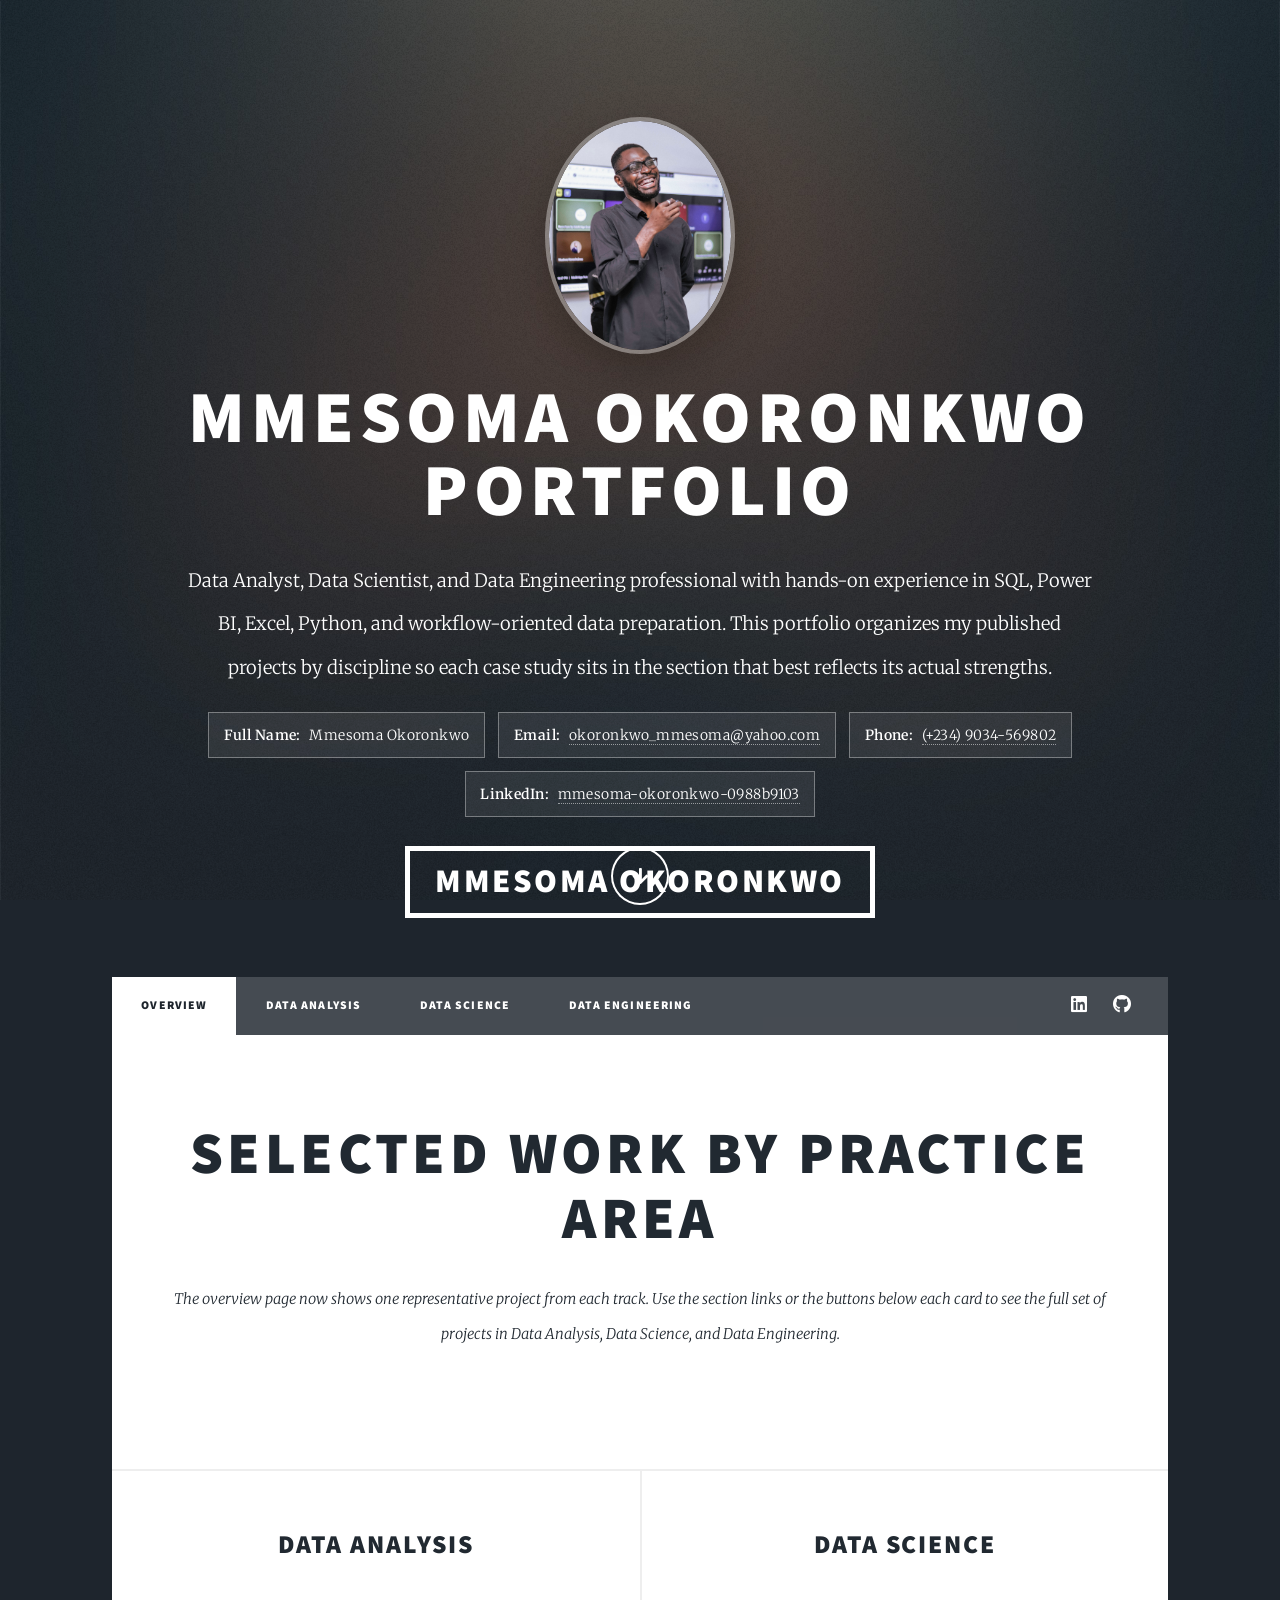
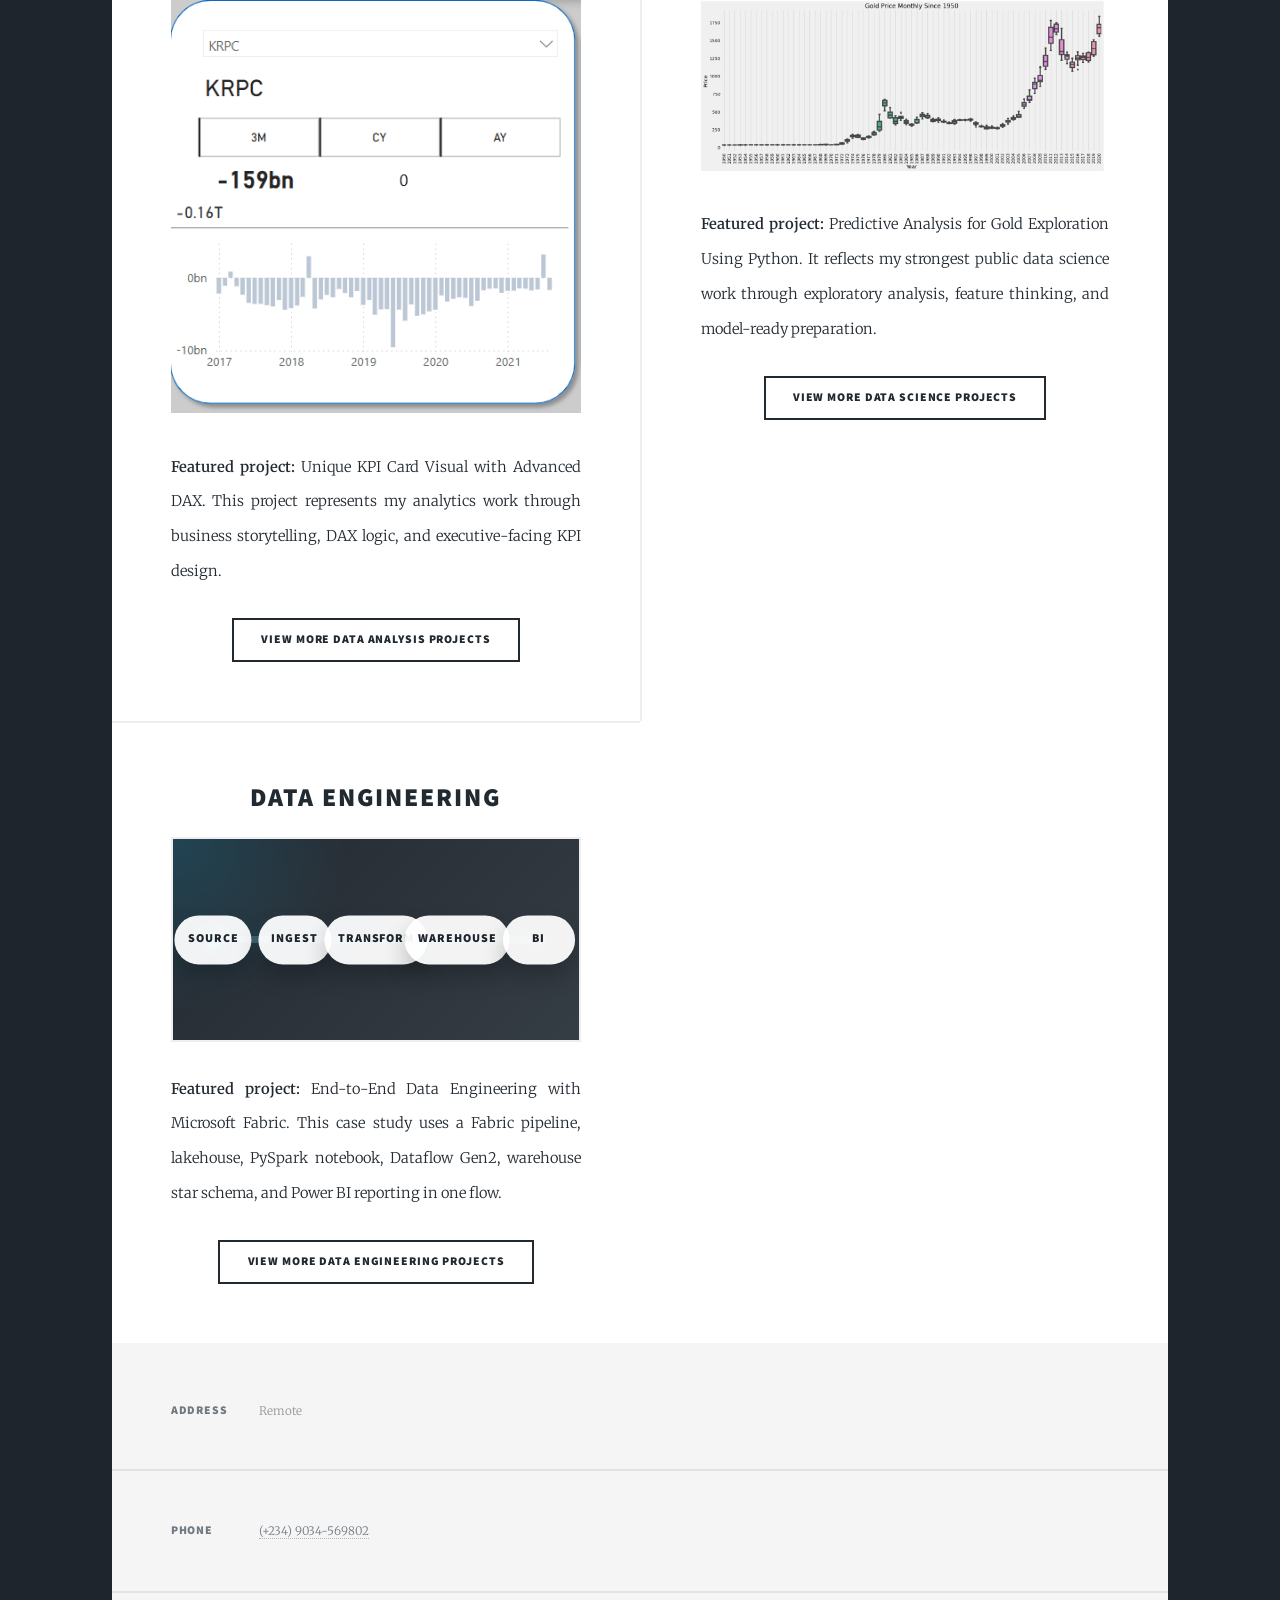
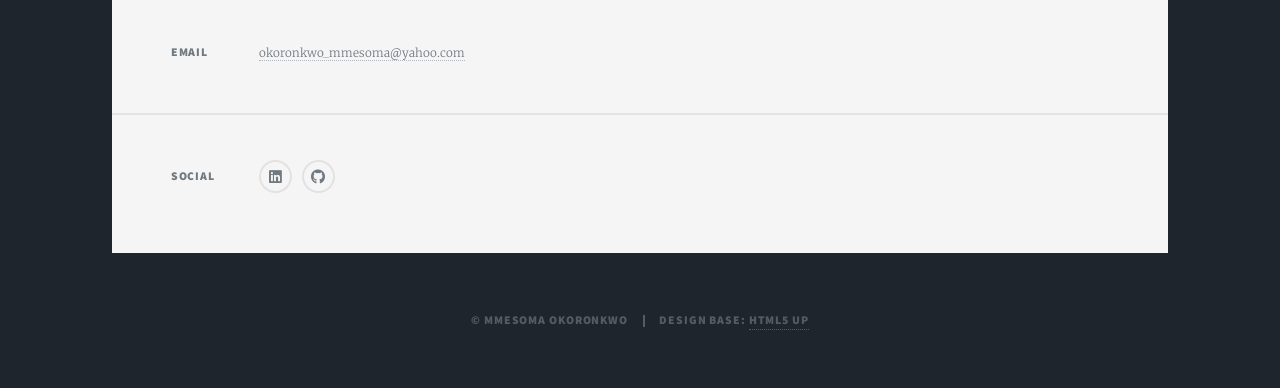
==== commit 57299c4c: "Highlight Fabric pipeline engineering work" ====
--- a/index.html
+++ b/index.html
@@ -51,58 +51,51 @@
 
 			<div id="main">
 
-				<article class="post featured">
+				<section class="post">
 					<header class="major">
-						<h2><a href="data-analysis.html">Portfolio by Practice Area</a></h2>
-						<p>The current public portfolio is strongest in analytics, includes a focused set of modeling work, and now separates engineering-adjacent projects without forcing dashboards into the wrong category.</p>
+						<h2>Selected Work by Practice Area</h2>
+						<p>The overview page now shows one representative project from each track. Use the section links or the buttons below each card to see the full set of projects in Data Analysis, Data Science, and Data Engineering.</p>
 					</header>
-					<a href="data-analysis.html" class="image main"><img src="images/kpi.PNG" alt="Portfolio overview cover" /></a>
-					<ul class="actions special">
-						<li><a href="data-analysis.html" class="button large">Browse Data Analysis</a></li>
-						<li><a href="data-science.html" class="button large">Browse Data Science</a></li>
-						<li><a href="data-engineering.html" class="button large">Browse Data Engineering</a></li>
-					</ul>
-				</article>
+				</section>
 
 				<section class="posts">
 					<article>
 						<header>
-							<h2><a href="data-analysis.html">Data Analysis</a></h2>
+							<h2><a href="https://medium.com/@mmesomakelvin/using-a-unique-kpi-card-to-tell-a-story-77d1e28bb9f6">Data Analysis</a></h2>
 						</header>
-						<a href="data-analysis.html" class="image fit"><img src="images/Diversity.jpg" alt="Data analysis projects" /></a>
-						<p>Dashboarding, business storytelling, SQL exploration, KPI design, and insight generation across healthcare, retail, energy, and workforce data.</p>
+						<a href="https://medium.com/@mmesomakelvin/using-a-unique-kpi-card-to-tell-a-story-77d1e28bb9f6" class="image fit"><img src="images/kpi.PNG" alt="Advanced DAX KPI project" /></a>
+						<p><strong>Featured project:</strong> Unique KPI Card Visual with Advanced DAX. This project represents my analytics work through business storytelling, DAX logic, and executive-facing KPI design.</p>
 						<ul class="actions special">
-							<li><a href="data-analysis.html" class="button">View Section</a></li>
+							<li><a href="data-analysis.html" class="button">View More Data Analysis Projects</a></li>
 						</ul>
 					</article>
 					<article>
 						<header>
-							<h2><a href="data-science.html">Data Science</a></h2>
+							<h2><a href="https://github.com/mmesomakelvin/Python-Projects/blob/main/Gold%20exploratory%20analysis%20.ipynb">Data Science</a></h2>
 						</header>
-						<a href="data-science.html" class="image fit"><img src="images/Gold exploration.PNG" alt="Data science projects" /></a>
-						<p>Python-led analysis, predictive modeling, and statistical investigation with a focus on feature exploration, patterns, and model-ready datasets.</p>
+						<a href="https://github.com/mmesomakelvin/Python-Projects/blob/main/Gold%20exploratory%20analysis%20.ipynb" class="image fit"><img src="images/Gold exploration.PNG" alt="Predictive gold exploration project" /></a>
+						<p><strong>Featured project:</strong> Predictive Analysis for Gold Exploration Using Python. It reflects my strongest public data science work through exploratory analysis, feature thinking, and model-ready preparation.</p>
 						<ul class="actions special">
-							<li><a href="data-science.html" class="button">View Section</a></li>
+							<li><a href="data-science.html" class="button">View More Data Science Projects</a></li>
 						</ul>
 					</article>
 					<article>
 						<header>
-							<h2><a href="data-engineering.html">Data Engineering</a></h2>
+							<h2><a href="https://github.com/mmesomakelvin/Fabricport-nextgen.git">Data Engineering</a></h2>
 						</header>
-						<a href="data-engineering.html" class="image fit"><img src="images/Correlation.PNG" alt="Data engineering projects" /></a>
-						<p>This track highlights the published work with the strongest SQL, transformation, cleaning, and model-ready preparation components while dedicated pipeline case studies are still being added.</p>
+						<div class="pipeline-visual" aria-label="Animated data pipeline visual">
+							<div class="pipeline-track"></div>
+							<div class="pipeline-node source">Source</div>
+							<div class="pipeline-node ingest">Ingest</div>
+							<div class="pipeline-node transform">Transform</div>
+							<div class="pipeline-node warehouse">Warehouse</div>
+							<div class="pipeline-node consume">BI</div>
+							<div class="pipeline-pulse pulse-one"></div>
+							<div class="pipeline-pulse pulse-two"></div>
+						</div>
+						<p><strong>Featured project:</strong> End-to-End Data Engineering with Microsoft Fabric. This case study uses a Fabric pipeline, lakehouse, PySpark notebook, Dataflow Gen2, warehouse star schema, and Power BI reporting in one flow.</p>
 						<ul class="actions special">
-							<li><a href="data-engineering.html" class="button">View Section</a></li>
-						</ul>
-					</article>
-					<article>
-						<header>
-							<h2><a href="data-analysis.html">Mapped Portfolio Coverage</a></h2>
-						</header>
-						<a href="data-analysis.html" class="image fit"><img src="images/download.jpeg" alt="Mapped portfolio coverage" /></a>
-						<p>Current mapping: six analytics-first projects, two data-science projects, and three engineering-adjacent projects where data preparation and transformation are central to the workflow.</p>
-						<ul class="actions special">
-							<li><a href="data-analysis.html" class="button">Explore the Sections</a></li>
+							<li><a href="data-engineering.html" class="button">View More Data Engineering Projects</a></li>
 						</ul>
 					</article>
 				</section>
--- a/assets/css/main.css
+++ b/assets/css/main.css
@@ -4545,6 +4545,203 @@
 
 }
 
+.pipeline-visual {
+	position: relative;
+	min-height: 14rem;
+	margin: 0 0 2rem 0;
+	padding: 2rem 1.5rem;
+	border: solid 2px #eeeeee;
+	background:
+		radial-gradient(circle at top left, rgba(24, 191, 239, 0.18), transparent 38%),
+		linear-gradient(135deg, rgba(30, 37, 45, 0.98), rgba(41, 49, 57, 0.94));
+	overflow: hidden;
+}
+
+.pipeline-track {
+	position: absolute;
+	left: 8%;
+	right: 8%;
+	top: 50%;
+	height: 0.45rem;
+	margin-top: -0.225rem;
+	border-radius: 999px;
+	background: linear-gradient(90deg, rgba(255, 255, 255, 0.18), rgba(24, 191, 239, 0.55), rgba(255, 255, 255, 0.18));
+	box-shadow: 0 0 1.5rem rgba(24, 191, 239, 0.2);
+}
+
+.pipeline-node {
+	position: absolute;
+	top: 50%;
+	transform: translate(-50%, -50%);
+	min-width: 4.9rem;
+	padding: 0.7rem 0.9rem;
+	border-radius: 999px;
+	background: rgba(255, 255, 255, 0.94);
+	color: #1e252d;
+	font-family: "Source Sans Pro", Helvetica, sans-serif;
+	font-size: 0.82rem;
+	font-weight: 900;
+	letter-spacing: 0.08em;
+	text-align: center;
+	text-transform: uppercase;
+	box-shadow: 0 0.85rem 1.5rem rgba(0, 0, 0, 0.22);
+	z-index: 2;
+}
+
+.pipeline-node.source {
+	left: 10%;
+}
+
+.pipeline-node.ingest {
+	left: 30%;
+}
+
+.pipeline-node.transform {
+	left: 50%;
+}
+
+.pipeline-node.warehouse {
+	left: 70%;
+}
+
+.pipeline-node.consume {
+	left: 90%;
+}
+
+.pipeline-pulse {
+	position: absolute;
+	top: 50%;
+	left: 8%;
+	width: 1rem;
+	height: 1rem;
+	margin-top: -0.5rem;
+	border-radius: 100%;
+	background: #18bfef;
+	box-shadow: 0 0 0.9rem rgba(24, 191, 239, 0.75);
+	animation: pipeline-flow 6s linear infinite;
+	z-index: 1;
+}
+
+.pipeline-pulse.pulse-two {
+	animation-delay: 3s;
+}
+
+@keyframes pipeline-flow {
+	0% {
+		left: 8%;
+		opacity: 0;
+		transform: scale(0.7);
+	}
+
+	10% {
+		opacity: 1;
+		transform: scale(1);
+	}
+
+	45% {
+		opacity: 1;
+		transform: scale(1.05);
+	}
+
+	100% {
+		left: 92%;
+		opacity: 0;
+		transform: scale(0.7);
+	}
+}
+
+@media screen and (max-width: 980px) {
+
+	.pipeline-visual {
+		min-height: 16rem;
+	}
+
+	.pipeline-node {
+		font-size: 0.72rem;
+		min-width: 4.2rem;
+	}
+
+}
+
+@media screen and (max-width: 736px) {
+
+	.pipeline-visual {
+		min-height: 23rem;
+		padding: 1.5rem 1rem;
+	}
+
+	.pipeline-track {
+		left: 50%;
+		right: auto;
+		top: 12%;
+		bottom: 12%;
+		width: 0.38rem;
+		height: auto;
+		margin-top: 0;
+		margin-left: -0.19rem;
+		background: linear-gradient(180deg, rgba(255, 255, 255, 0.18), rgba(24, 191, 239, 0.55), rgba(255, 255, 255, 0.18));
+	}
+
+	.pipeline-node {
+		left: 50% !important;
+		transform: translate(-50%, -50%);
+		width: 72%;
+	}
+
+	.pipeline-node.source {
+		top: 14%;
+	}
+
+	.pipeline-node.ingest {
+		top: 32%;
+	}
+
+	.pipeline-node.transform {
+		top: 50%;
+	}
+
+	.pipeline-node.warehouse {
+		top: 68%;
+	}
+
+	.pipeline-node.consume {
+		top: 86%;
+	}
+
+	.pipeline-pulse {
+		left: 50%;
+		top: 12%;
+		margin-top: 0;
+		margin-left: -0.5rem;
+		animation: pipeline-flow-vertical 6s linear infinite;
+	}
+
+	@keyframes pipeline-flow-vertical {
+		0% {
+			top: 12%;
+			opacity: 0;
+			transform: scale(0.7);
+		}
+
+		10% {
+			opacity: 1;
+			transform: scale(1);
+		}
+
+		45% {
+			opacity: 1;
+			transform: scale(1.05);
+		}
+
+		100% {
+			top: 88%;
+			opacity: 0;
+			transform: scale(0.7);
+		}
+	}
+
+}
+
 /* Nav Panel */
 
 	#navPanelToggle {
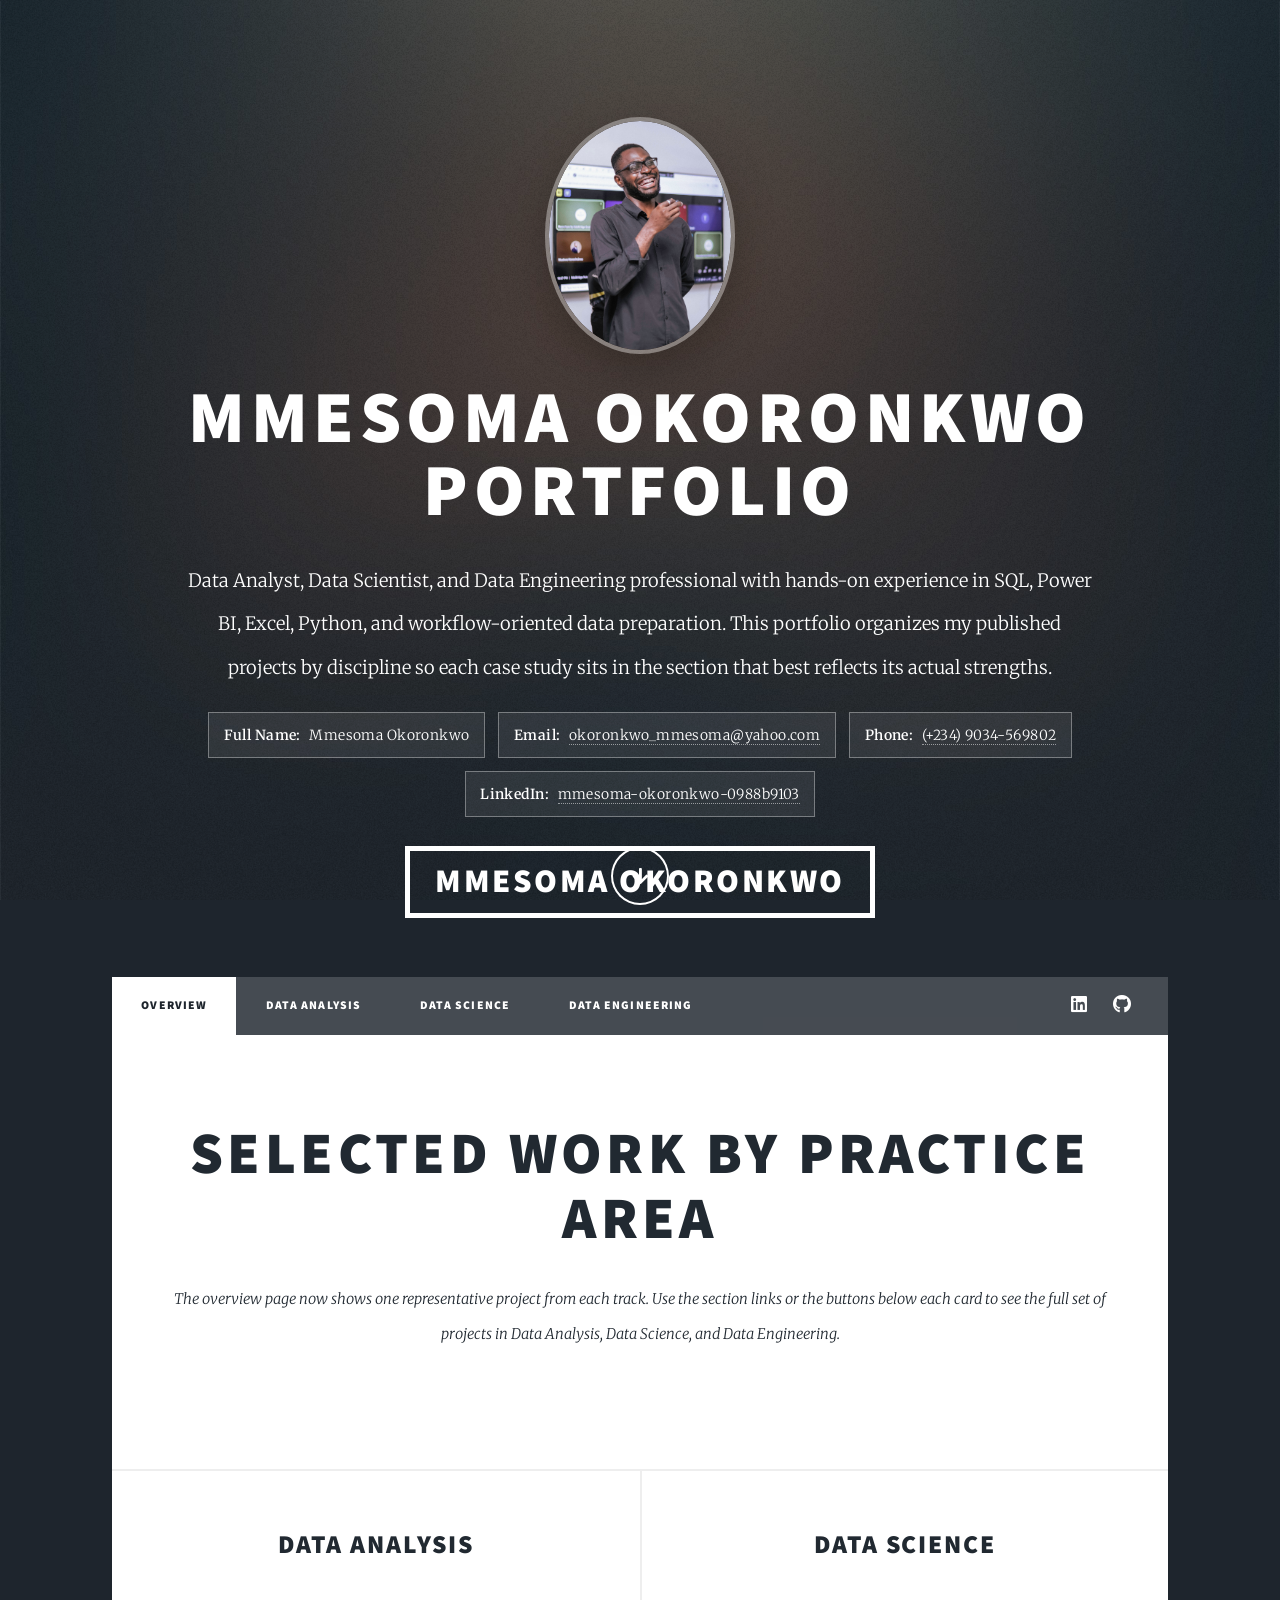
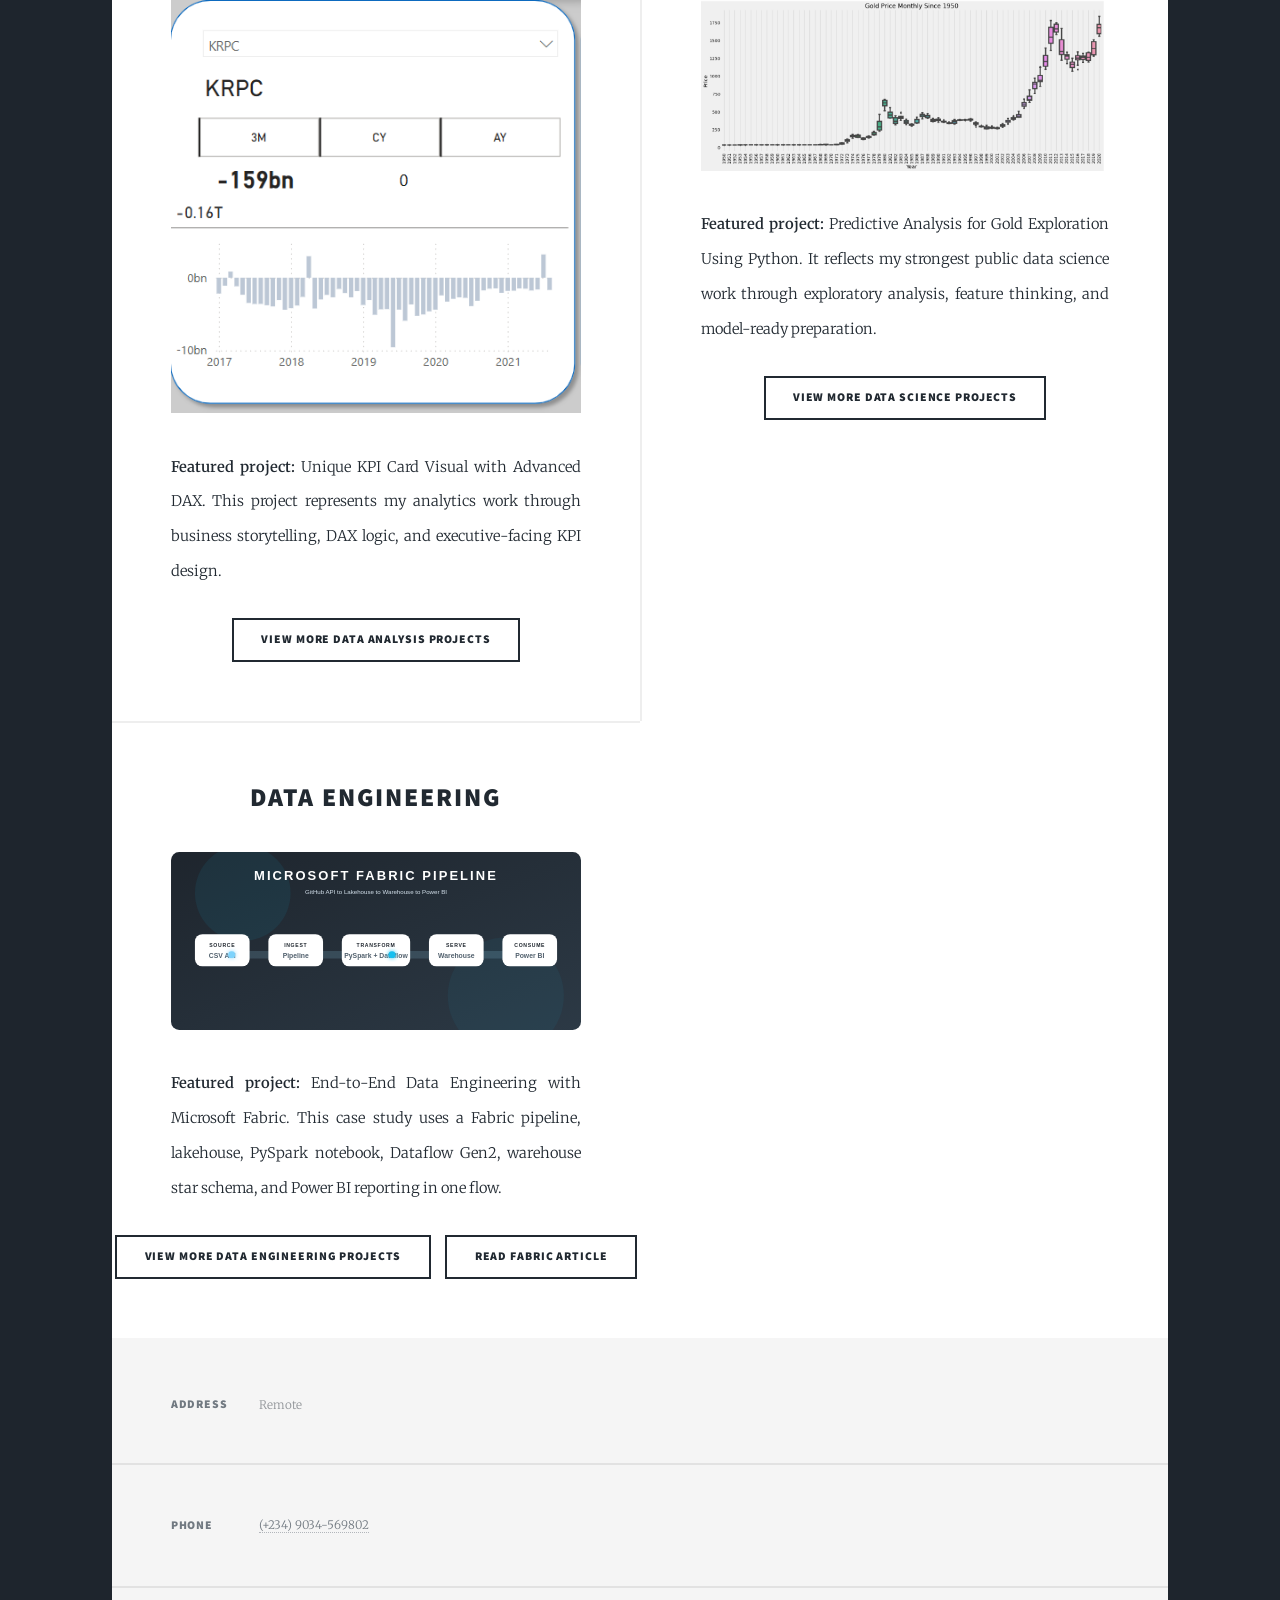
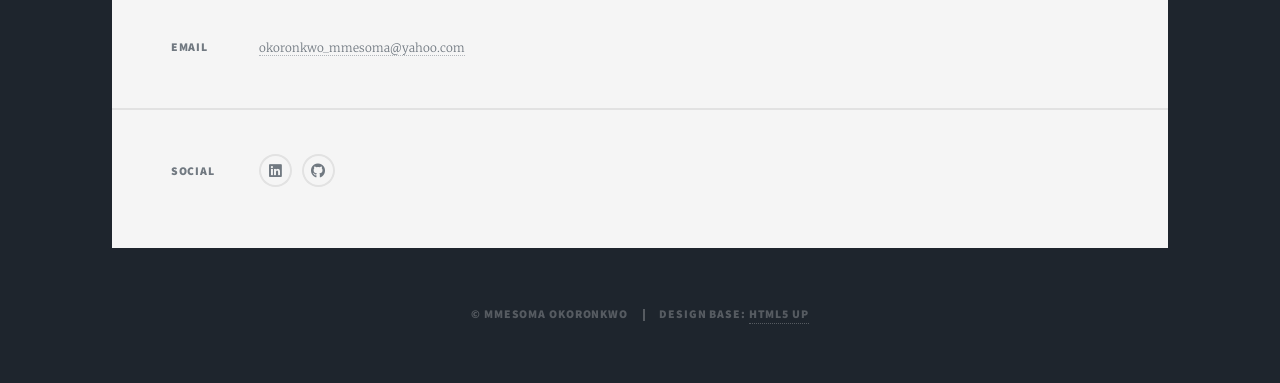
==== commit 1510c704: "Add Fabric project visual and article links" ====
--- a/index.html
+++ b/index.html
@@ -83,19 +83,11 @@
 						<header>
 							<h2><a href="https://github.com/mmesomakelvin/Fabricport-nextgen.git">Data Engineering</a></h2>
 						</header>
-						<div class="pipeline-visual" aria-label="Animated data pipeline visual">
-							<div class="pipeline-track"></div>
-							<div class="pipeline-node source">Source</div>
-							<div class="pipeline-node ingest">Ingest</div>
-							<div class="pipeline-node transform">Transform</div>
-							<div class="pipeline-node warehouse">Warehouse</div>
-							<div class="pipeline-node consume">BI</div>
-							<div class="pipeline-pulse pulse-one"></div>
-							<div class="pipeline-pulse pulse-two"></div>
-						</div>
+						<a href="https://github.com/mmesomakelvin/Fabricport-nextgen.git" class="image fit"><img src="images/fabric-pipeline.svg?v=2" alt="Microsoft Fabric pipeline flow from source to Power BI" /></a>
 						<p><strong>Featured project:</strong> End-to-End Data Engineering with Microsoft Fabric. This case study uses a Fabric pipeline, lakehouse, PySpark notebook, Dataflow Gen2, warehouse star schema, and Power BI reporting in one flow.</p>
 						<ul class="actions special">
 							<li><a href="data-engineering.html" class="button">View More Data Engineering Projects</a></li>
+							<li><a href="https://medium.com/@mmesomakelvin/building-a-next-generation-data-analytics-platform-with-microsoft-fabric-4b909cf5b335" class="button">Read Fabric Article</a></li>
 						</ul>
 					</article>
 				</section>
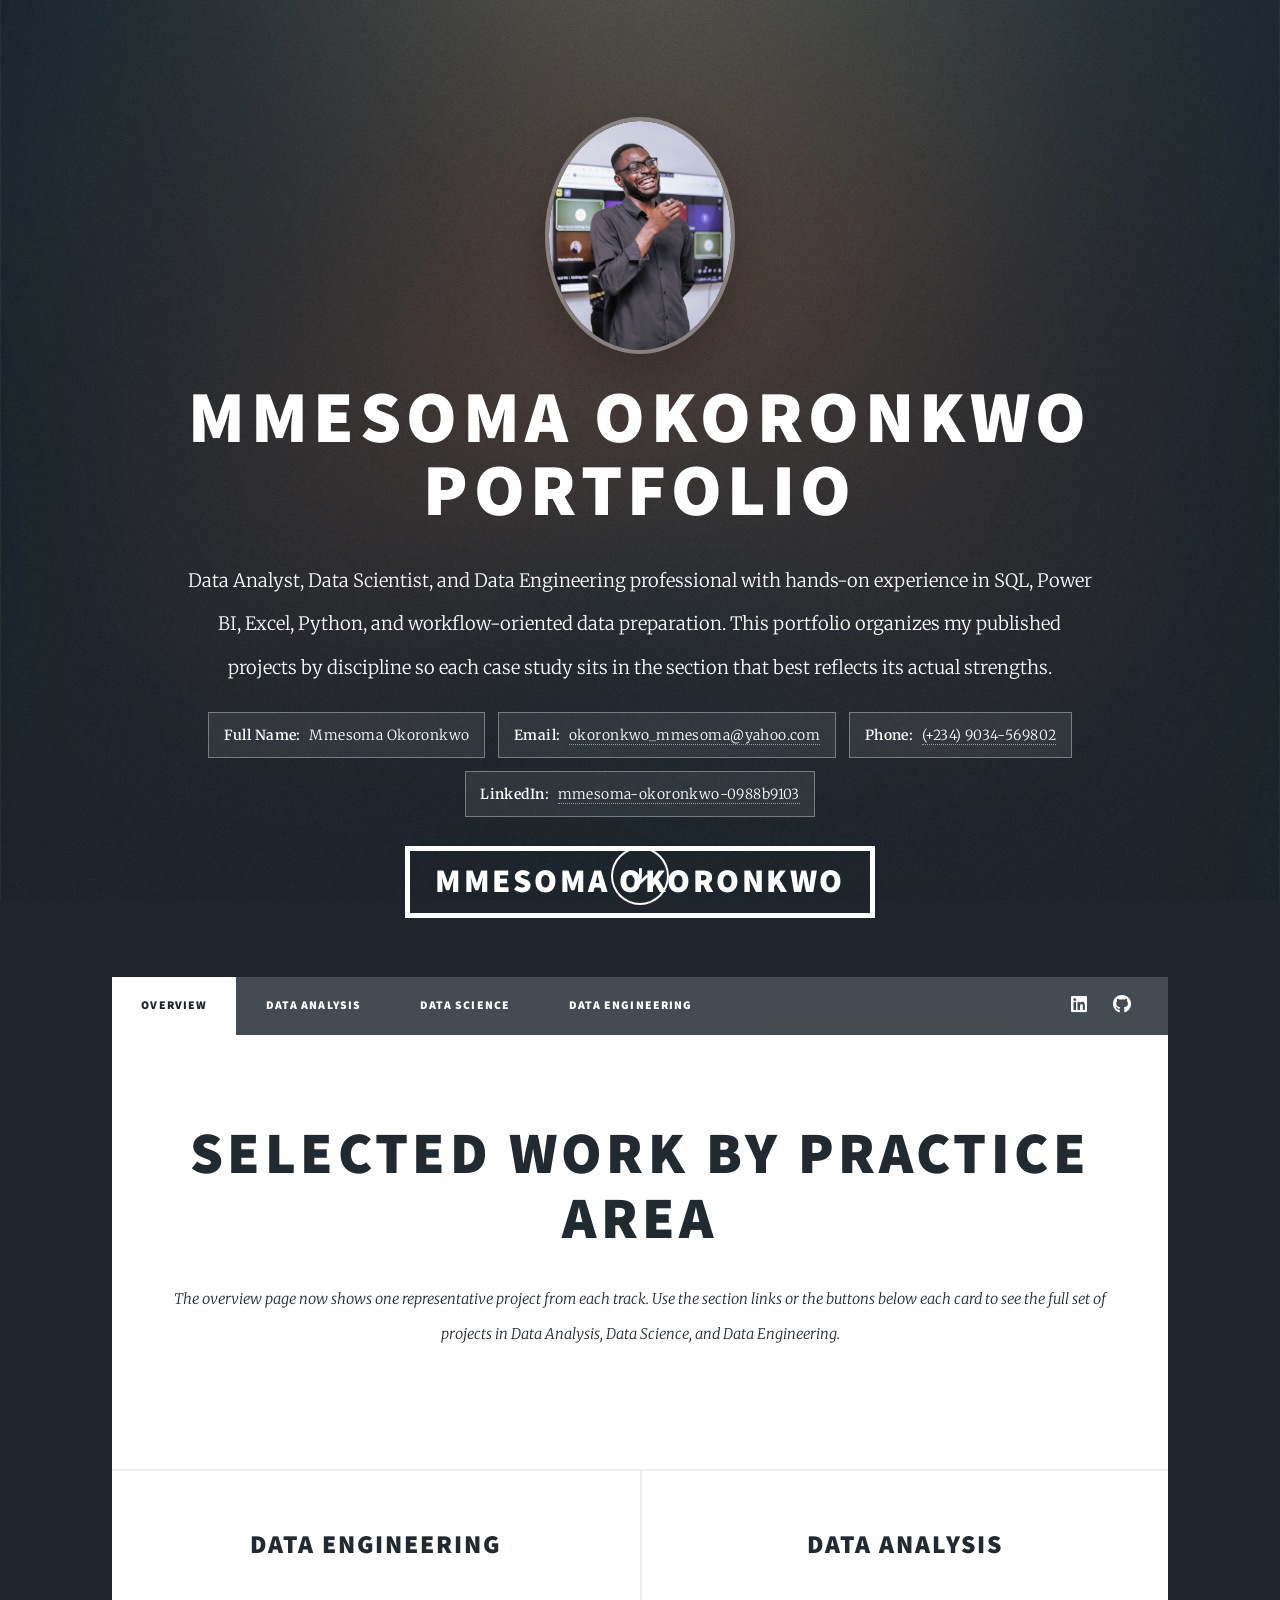
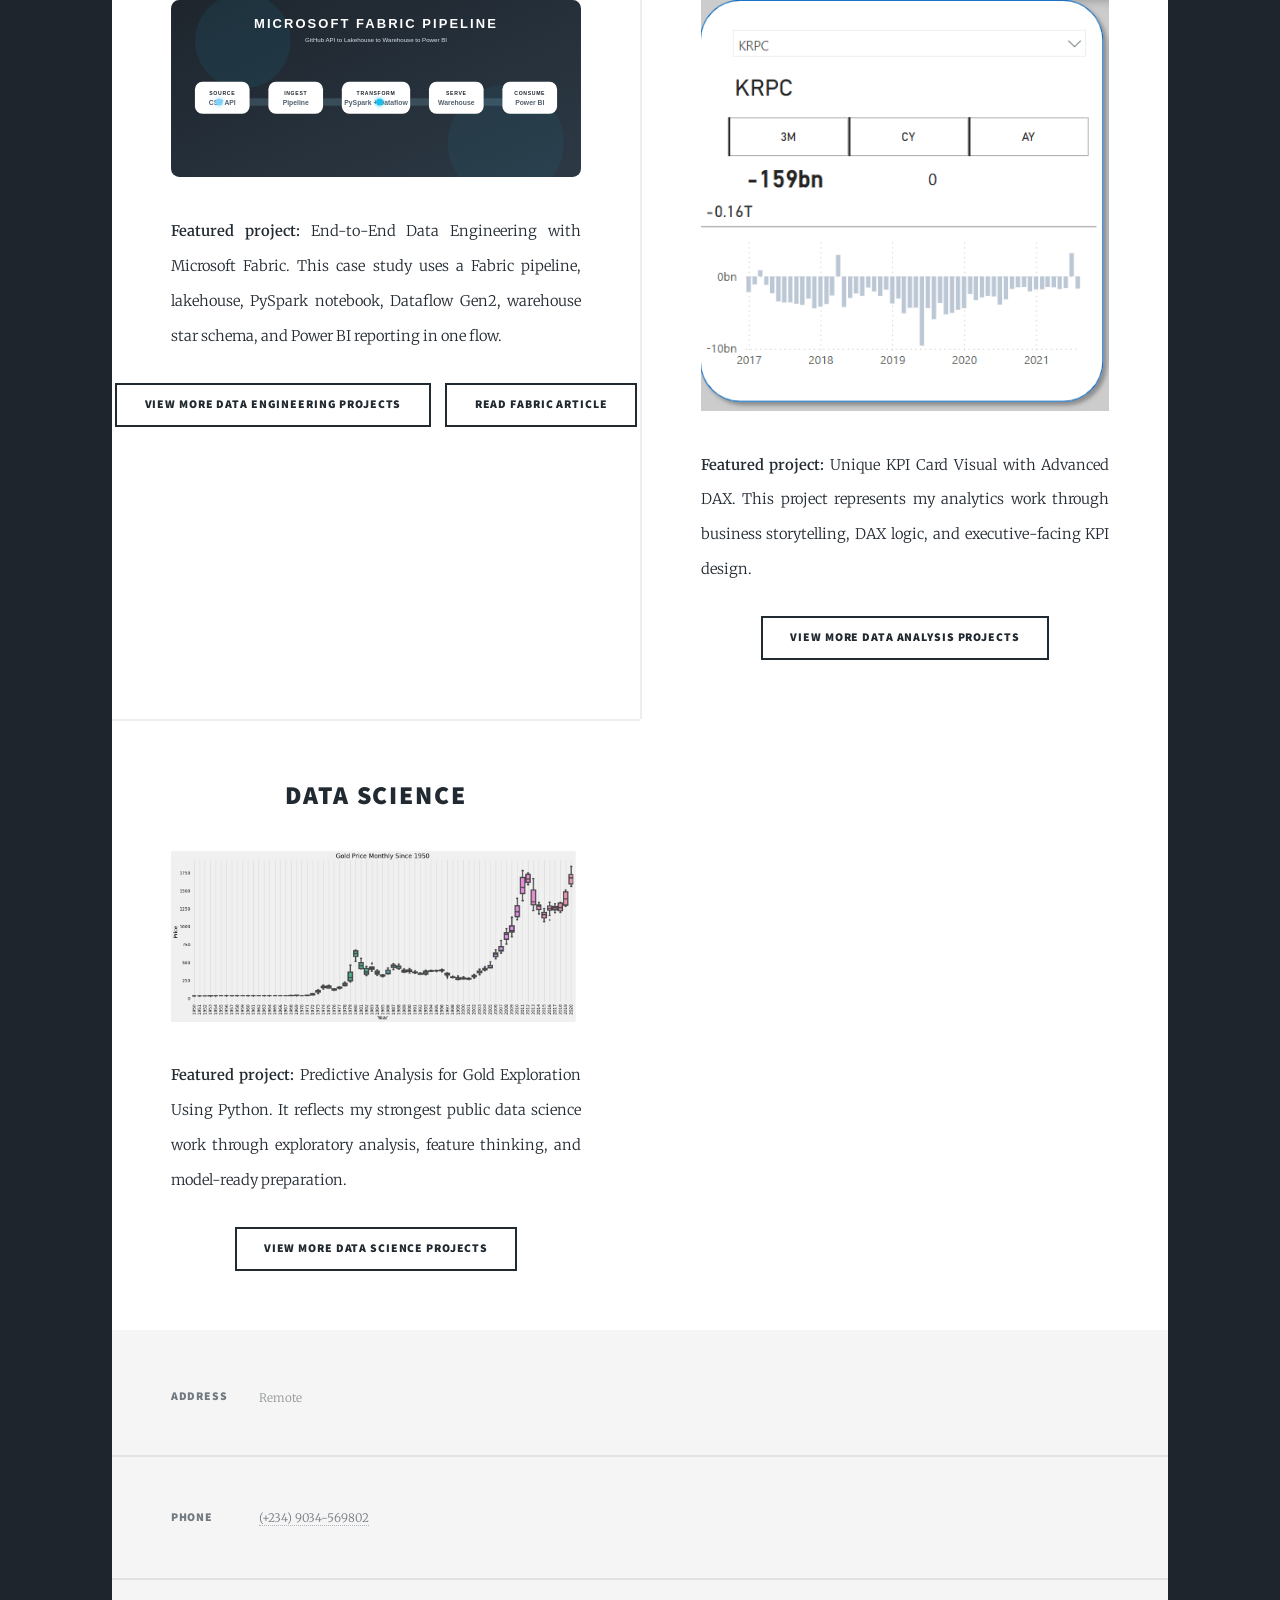
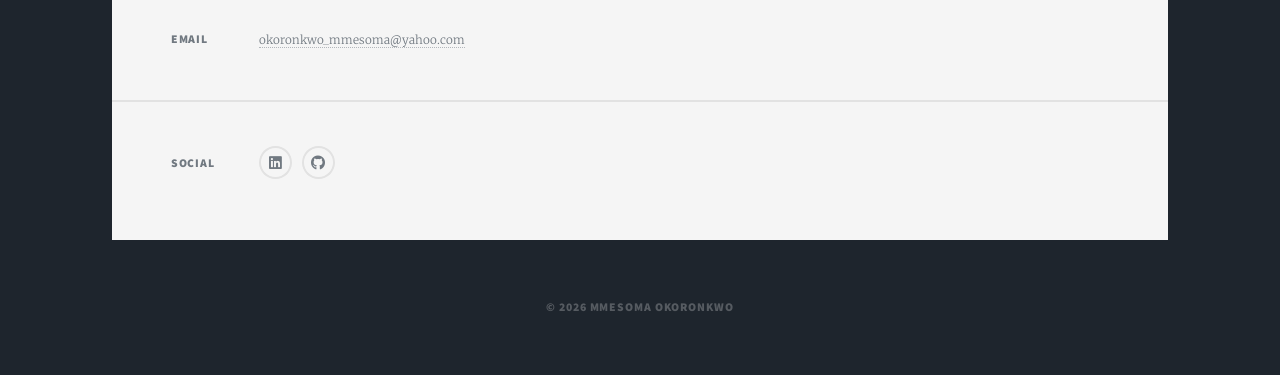
==== commit 840808ee: "Reorder landing sections and update footer year" ====
--- a/index.html
+++ b/index.html
@@ -61,6 +61,17 @@
 				<section class="posts">
 					<article>
 						<header>
+							<h2><a href="https://github.com/mmesomakelvin/Fabricport-nextgen.git">Data Engineering</a></h2>
+						</header>
+						<a href="https://github.com/mmesomakelvin/Fabricport-nextgen.git" class="image fit"><img src="images/fabric-pipeline.svg?v=2" alt="Microsoft Fabric pipeline flow from source to Power BI" /></a>
+						<p><strong>Featured project:</strong> End-to-End Data Engineering with Microsoft Fabric. This case study uses a Fabric pipeline, lakehouse, PySpark notebook, Dataflow Gen2, warehouse star schema, and Power BI reporting in one flow.</p>
+						<ul class="actions special">
+							<li><a href="data-engineering.html" class="button">View More Data Engineering Projects</a></li>
+							<li><a href="https://medium.com/@mmesomakelvin/building-a-next-generation-data-analytics-platform-with-microsoft-fabric-4b909cf5b335" class="button">Read Fabric Article</a></li>
+						</ul>
+					</article>
+					<article>
+						<header>
 							<h2><a href="https://medium.com/@mmesomakelvin/using-a-unique-kpi-card-to-tell-a-story-77d1e28bb9f6">Data Analysis</a></h2>
 						</header>
 						<a href="https://medium.com/@mmesomakelvin/using-a-unique-kpi-card-to-tell-a-story-77d1e28bb9f6" class="image fit"><img src="images/kpi.PNG" alt="Advanced DAX KPI project" /></a>
@@ -77,17 +88,6 @@
 						<p><strong>Featured project:</strong> Predictive Analysis for Gold Exploration Using Python. It reflects my strongest public data science work through exploratory analysis, feature thinking, and model-ready preparation.</p>
 						<ul class="actions special">
 							<li><a href="data-science.html" class="button">View More Data Science Projects</a></li>
-						</ul>
-					</article>
-					<article>
-						<header>
-							<h2><a href="https://github.com/mmesomakelvin/Fabricport-nextgen.git">Data Engineering</a></h2>
-						</header>
-						<a href="https://github.com/mmesomakelvin/Fabricport-nextgen.git" class="image fit"><img src="images/fabric-pipeline.svg?v=2" alt="Microsoft Fabric pipeline flow from source to Power BI" /></a>
-						<p><strong>Featured project:</strong> End-to-End Data Engineering with Microsoft Fabric. This case study uses a Fabric pipeline, lakehouse, PySpark notebook, Dataflow Gen2, warehouse star schema, and Power BI reporting in one flow.</p>
-						<ul class="actions special">
-							<li><a href="data-engineering.html" class="button">View More Data Engineering Projects</a></li>
-							<li><a href="https://medium.com/@mmesomakelvin/building-a-next-generation-data-analytics-platform-with-microsoft-fabric-4b909cf5b335" class="button">Read Fabric Article</a></li>
 						</ul>
 					</article>
 				</section>
@@ -119,7 +119,7 @@
 			</footer>
 
 			<div id="copyright">
-				<ul><li>&copy; Mmesoma Okoronkwo</li><li>Design base: <a href="https://html5up.net">HTML5 UP</a></li></ul>
+				<ul><li>&copy; 2026 Mmesoma Okoronkwo</li></ul>
 			</div>
 
 		</div>
